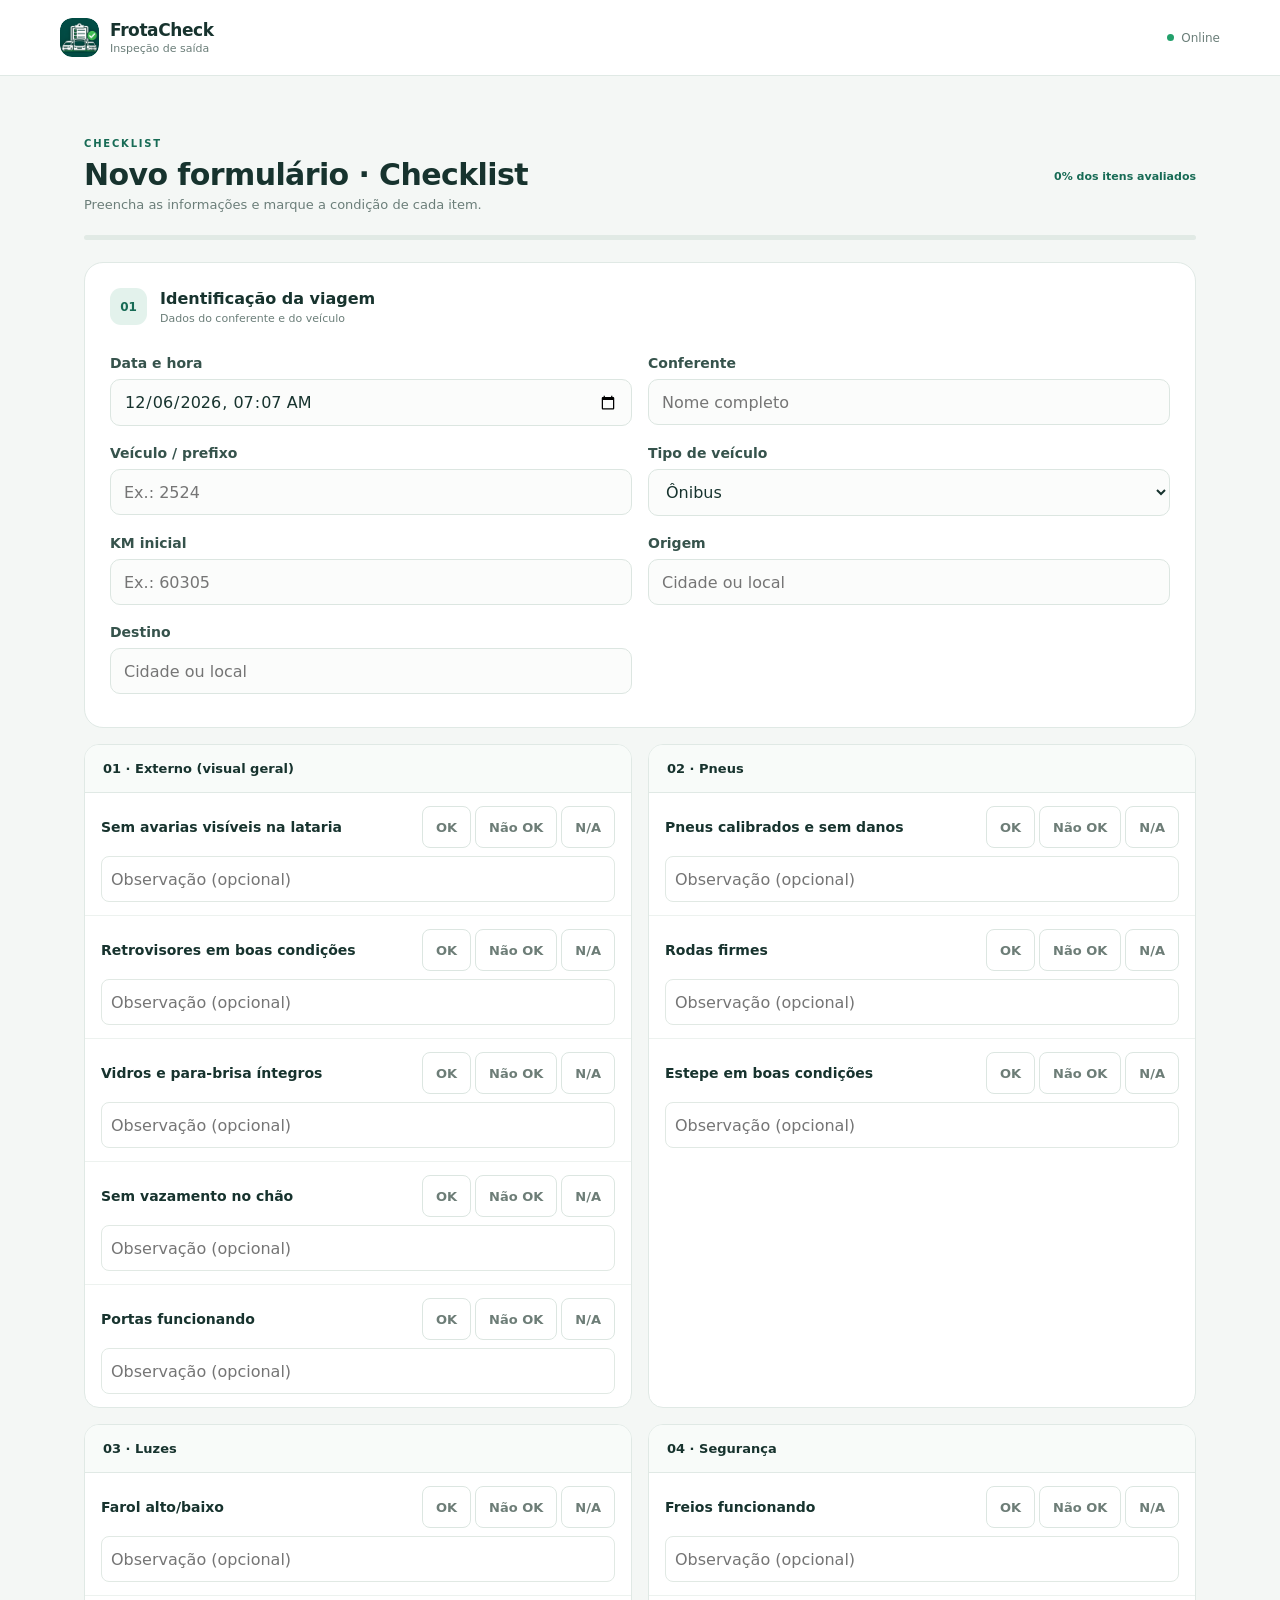
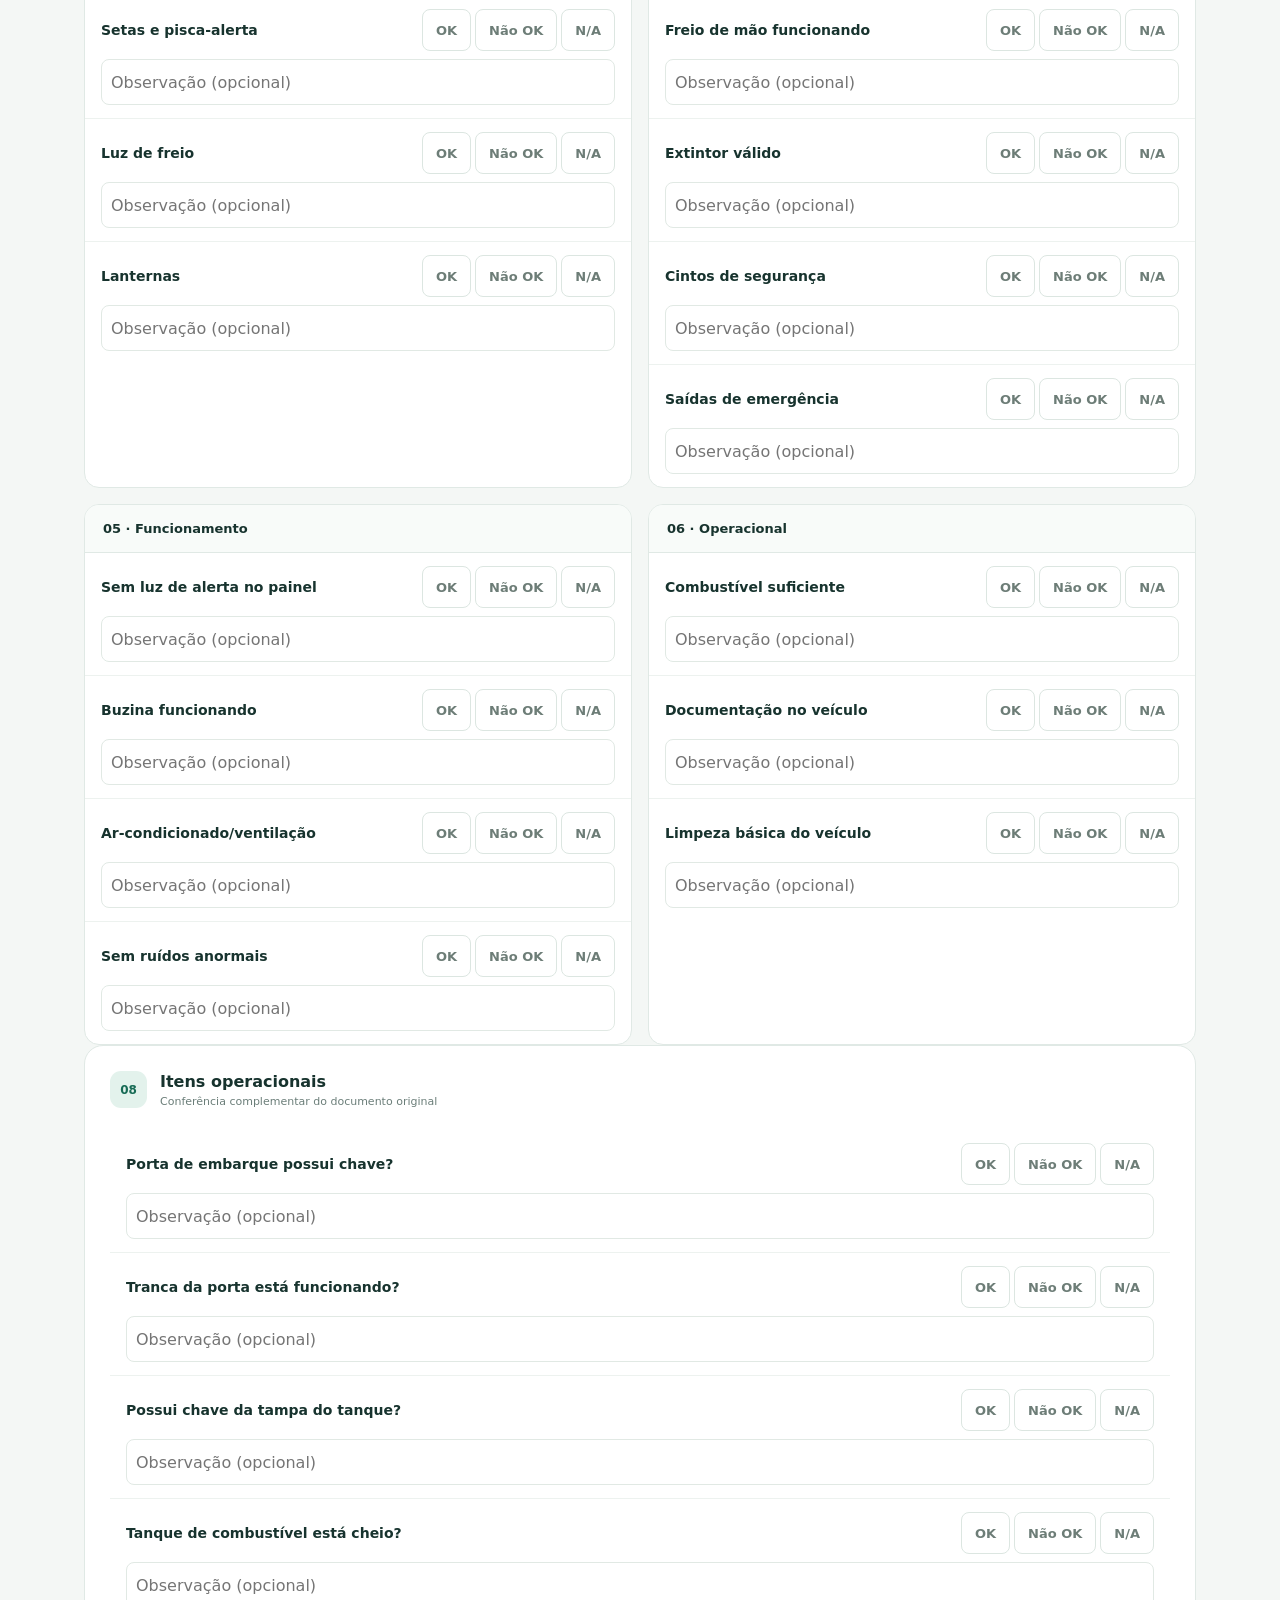
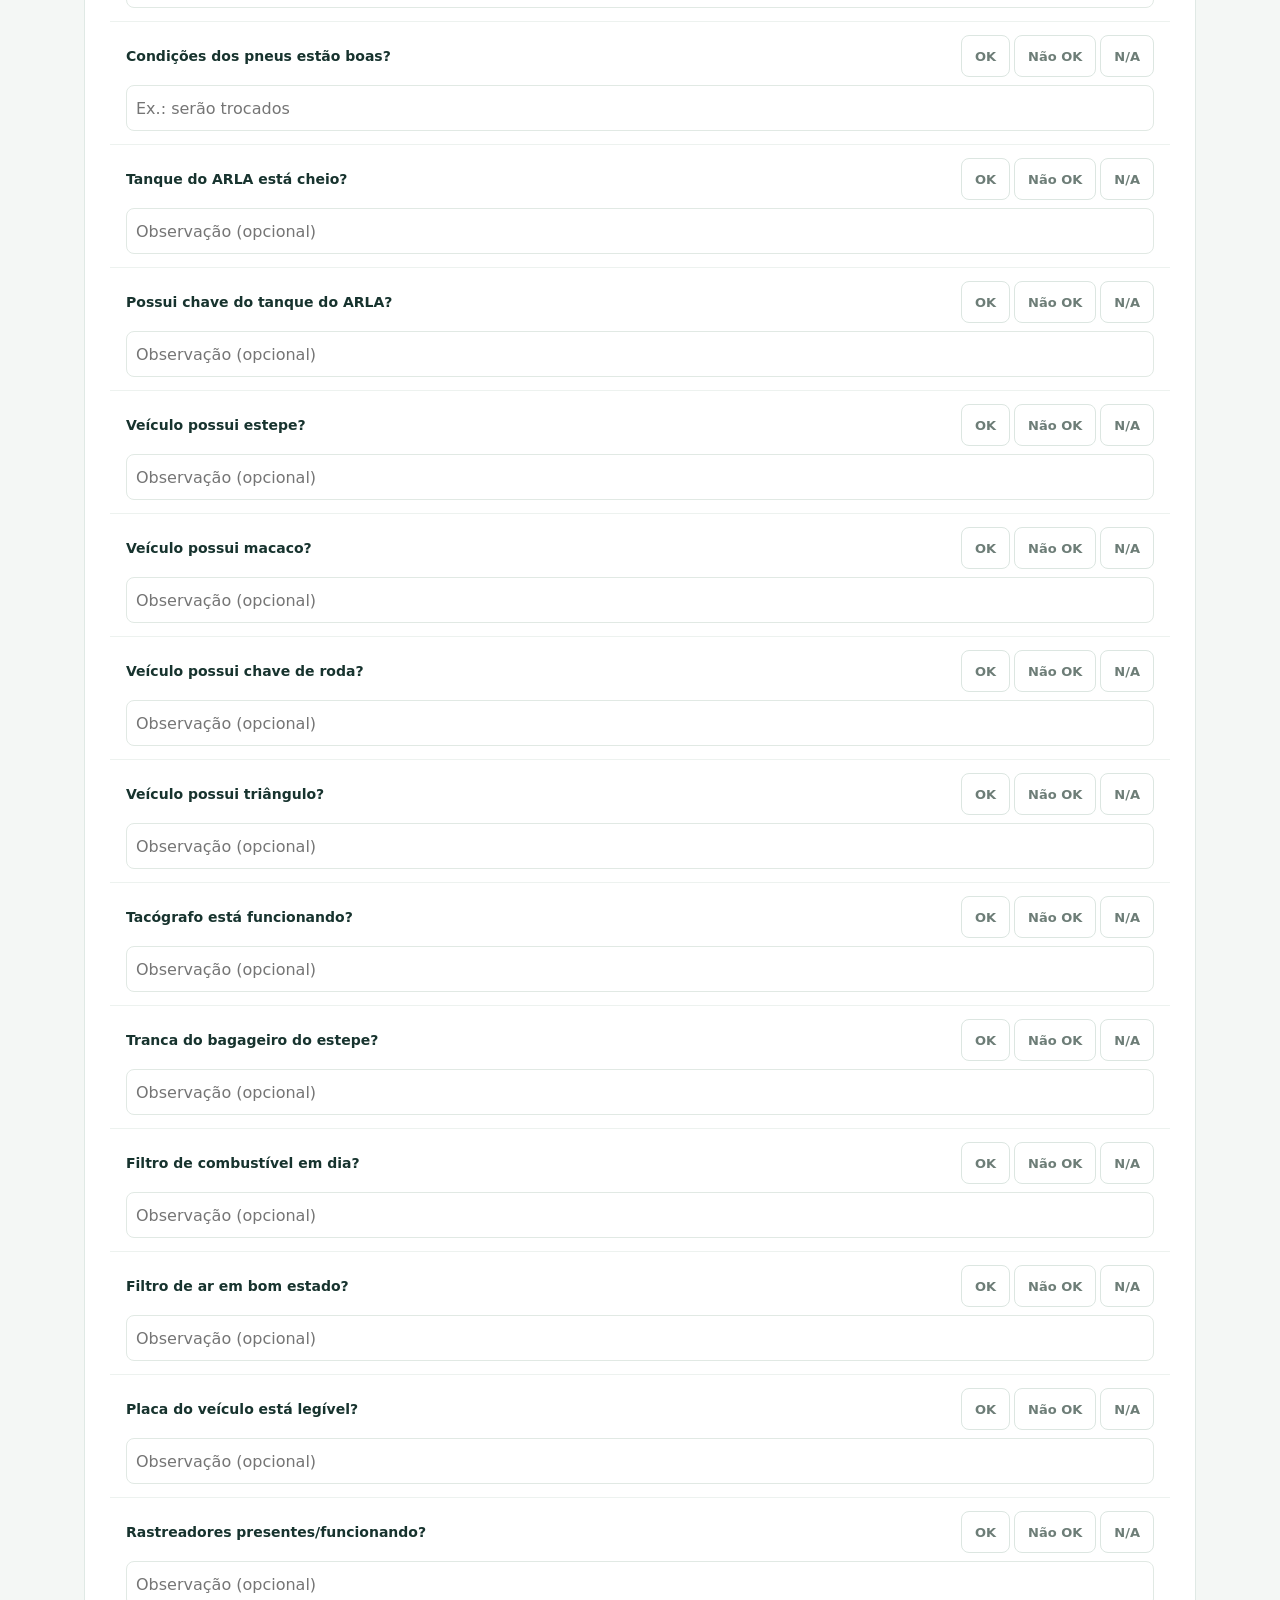
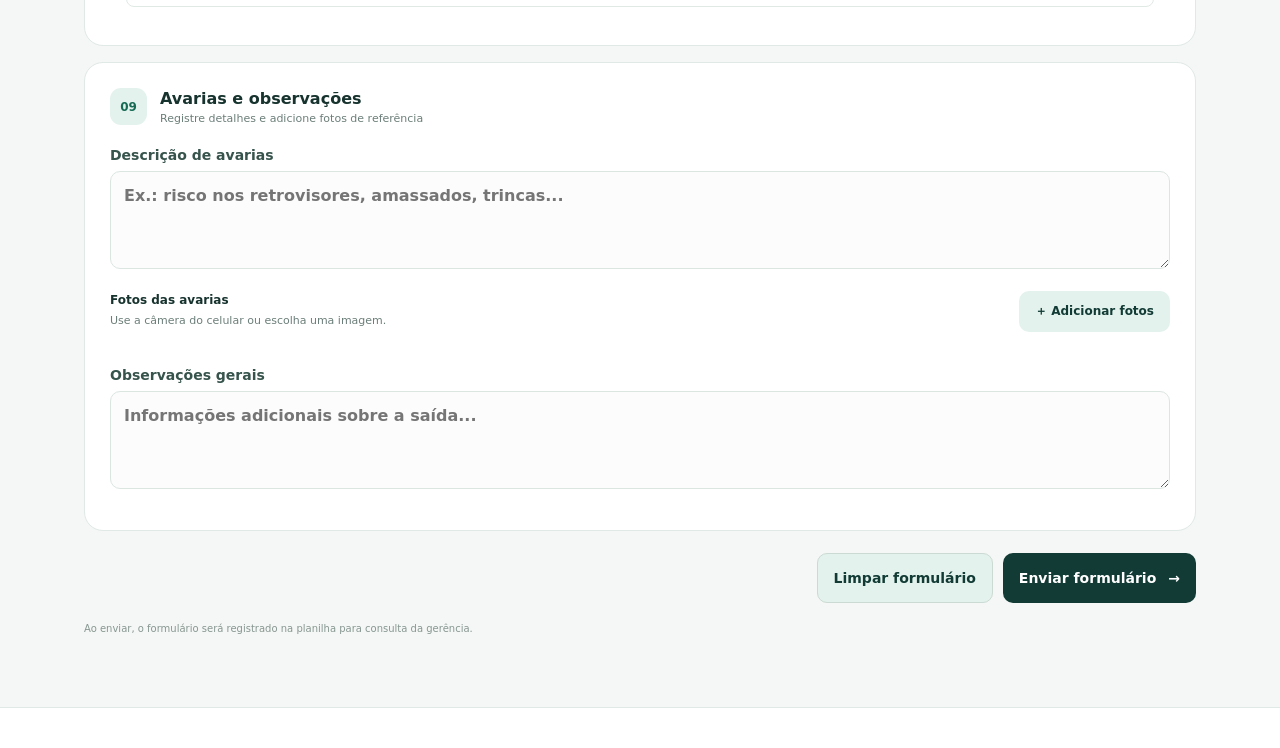
==== Checklist/index.html @ 5ad5ccb9 "resolvendo" ====
<!doctype html>
<html lang="pt-BR">
<head>
  <meta charset="utf-8">
  <meta name="viewport" content="width=device-width,initial-scale=1,viewport-fit=cover">
  <meta name="theme-color" content="#123b35">
  <meta name="description" content="Checklist digital de saída de veículos">
  <link rel="manifest" href="../manifest.webmanifest">
  <link rel="icon" href="../favicon.ico" sizes="any">
  <link rel="icon" type="image/png" sizes="32x32" href="../icons/favicon-32.png">
  <link rel="icon" type="image/png" sizes="16x16" href="../icons/favicon-16.png">
  <link rel="apple-touch-icon" href="../icons/apple-touch-icon.png">
  <link rel="stylesheet" href="../styles.css">
  <title>Checklist | FrotaCheck</title>
</head>
<body>
  <div id="offlineBanner" class="offline-banner" hidden>Você está offline. Os rascunhos ficam salvos neste aparelho.</div>
  <header class="topbar">
    <div class="brand"><div class="brand-mark"><img src="../icons/icon-192.png" alt=""></div><div><strong>FrotaCheck</strong><small>Inspeção de saída</small></div></div>
    <div class="header-right"><span id="connectionState" class="connection"><i></i> Online</span></div>
  </header>

  <main class="shell">
    <section id="appView" hidden>
      <div class="welcome-row">
        <div><span class="eyebrow">PAINEL DA EQUIPE</span><h1>Consulta de formulários</h1><p class="muted">Consulte os formulários enviados pelos conferentes.</p></div>
        
      </div>
      <div class="stats-grid">
        <article class="stat-card"><span>Tudo certo</span><strong id="statTotal">0</strong><small>Finalizados sem pendências</small></article>
        <article class="stat-card"><span>Com pendências</span><strong id="statDrafts">0</strong><small>Itens marcados como NÃO OK</small></article>
        <article class="stat-card"><span>Total de checklists</span><strong id="statIssues">0</strong><small>Todos os registros recebidos</small></article>
      </div>
      <div class="content-heading"><div><h2>Todos os formulários</h2><p class="muted">Registros salvos neste dispositivo e enviados à nuvem.</p></div>
        <div class="filter-wrap"><input id="historySearch" placeholder="Buscar veículo, destino..." aria-label="Buscar no histórico"><select id="historyFilter" aria-label="Filtrar histórico"><option value="all">Todos</option><option value="draft">Rascunhos</option><option value="pending">Pendentes de envio</option><option value="complete">Finalizados</option></select></div>
      </div>
      <div id="historyList" class="history-list"></div>
      <div id="emptyHistory" class="empty-state"><div class="empty-icon">▤</div><h3>Nenhum checklist por aqui</h3><p>Comece registrando a próxima saída do veículo.</p><button class="btn btn-primary" id="emptyNewBtn">Atualizar lista</button></div>
    </section>

    <section id="formView" hidden>
      <div class="form-top"><div class="save-state" id="saveState"></div></div>
      <div class="form-heading"><div><span class="eyebrow">INSPEÇÃO DE SAÍDA</span><h1 id="formTitle">Novo checklist</h1><p class="muted">Preencha as informações e marque a condição de cada item.</p></div><div class="step-count" id="progressText">0% concluído</div></div>
      <div class="progress-track"><div id="progressBar"></div></div>
      <form id="checklistForm">
        <section class="panel form-section">
          <div class="section-title"><span class="section-number">01</span><div><h2>Identificação da viagem</h2><p>Dados do conferente e do veículo</p></div></div>
          <div class="field-grid">
            <label>Data e hora<input id="dateTime" name="dateTime" type="datetime-local" required></label>
            <label>Conferente<input id="driver" name="driver" required placeholder="Nome completo"></label>
            <label>Veículo / prefixo<input id="vehicle" name="vehicle" required placeholder="Ex.: 2524"></label>
            <label>Tipo de veículo<select id="vehicleType" name="vehicleType"><option>Ônibus</option><option>Micro-ônibus</option><option>Van</option></select></label>
            <label>KM inicial<input id="odometer" name="odometer" type="number" min="0" required placeholder="Ex.: 60305"></label>
            <label>Origem<input id="origin" name="origin" required placeholder="Cidade ou local"></label>
            <label>Destino<input id="destination" name="destination" required placeholder="Cidade ou local"></label>
          </div>
        </section>
        <div id="checklistSections"></div>
        <section class="panel form-section">
          <div class="section-title"><span class="section-number">08</span><div><h2>Itens operacionais</h2><p>Conferência complementar do documento original</p></div></div>
          <div id="operationalItems" class="item-list"></div>
        </section>
        <section class="panel form-section">
          <div class="section-title"><span class="section-number">09</span><div><h2>Avarias e observações</h2><p>Registre detalhes e adicione fotos de referência</p></div></div>
          <label>Descrição de avarias<textarea id="damageNotes" rows="3" placeholder="Ex.: risco nos retrovisores, amassados, trincas..."></textarea></label>
          <div class="photo-head"><div><strong>Fotos das avarias</strong><p class="muted">Use a câmera do celular ou escolha uma imagem.</p></div><button id="addPhotosBtn" type="button" class="btn btn-secondary photo-button" aria-haspopup="dialog">＋ Adicionar fotos</button><input id="photoInputCamera" type="file" accept="image/*" capture="environment" hidden><input id="photoInput" type="file" accept="image/*" multiple hidden></div>
          <div id="photoGallery" class="photo-gallery"></div>
          <label>Observações gerais<textarea id="generalNotes" rows="3" placeholder="Informações adicionais sobre a saída..."></textarea></label>
        </section>
        <div class="form-actions"><button id="clearFormBtn" type="button" class="btn btn-secondary">Limpar formulário</button><button id="finishBtn" type="button" class="btn btn-primary">Enviar formulário <span>→</span></button></div>
        <p class="tiny-note">Ao enviar, o formulário será registrado na planilha para consulta da gerência.</p>
      </form>
    </section>

    <section id="detailView" hidden>
      <div class="form-top"><button id="detailBack" class="back-button">← Histórico</button><div id="detailStatus" class="status-pill"></div></div>
      <div id="detailContent"></div>
    </section>
  </main>
  <footer></footer>
  <div id="photoPreviewModal" class="photo-preview-modal" hidden role="dialog" aria-modal="true" aria-labelledby="photoPreviewTitle">
    <div class="photo-preview-backdrop"></div>
    <section class="photo-preview-panel">
      <header class="photo-preview-header">
        <div class="photo-preview-heading"><span class="preview-eyebrow">FROTACHECK · GALERIA</span><strong id="photoPreviewTitle">Foto de avaria</strong></div>
        <button id="photoPreviewClose" class="preview-close" type="button" aria-label="Fechar visualização">×</button>
      </header>
      <div class="photo-preview-stage">
        <img id="photoPreviewImage" alt="Foto ampliada">
        <div class="preview-hint">Use a roda do mouse ou os controles para ampliar · Arraste a imagem quando estiver ampliada</div>
      </div>
      <footer class="photo-preview-controls">
        <button id="photoZoomOut" type="button" aria-label="Diminuir zoom" title="Diminuir zoom">−</button>
        <span id="photoZoomValue" aria-live="polite">100%</span>
        <button id="photoZoomIn" type="button" aria-label="Aumentar zoom" title="Aumentar zoom">＋</button>
        <span class="preview-control-divider"></span>
        <button id="photoZoomReset" type="button">Ajustar à tela</button>
      </footer>
    </section>
  </div>
  <div id="toast" class="toast" role="status" aria-live="polite"></div>

  <div id="actionConfirmModal" class="action-confirm-modal" hidden role="dialog" aria-modal="true" aria-labelledby="actionConfirmTitle"><div class="action-confirm-backdrop"></div><section class="action-confirm-card"><div class="action-confirm-icon">✓</div><h2 id="actionConfirmTitle">Confirmar ação</h2><p id="actionConfirmMessage"></p><div class="action-confirm-actions"><button id="actionConfirmCancel" type="button" class="btn btn-secondary">Cancelar</button><button id="actionConfirmYes" type="button" class="btn btn-primary">Confirmar</button></div></section></div>
  <div id="photoSourceModal" class="photo-source-modal" hidden role="dialog" aria-modal="true" aria-labelledby="photoSourceTitle">
    <div class="photo-source-backdrop"></div>
    <section class="photo-source-sheet">
      <h2 id="photoSourceTitle">Adicionar fotos</h2>
      <p>Como você quer incluir as fotos?</p>
      <div class="photo-source-options">
        <button id="photoSourceCamera" type="button" class="photo-source-option">
          <span class="photo-source-icon"><svg viewBox="0 0 24 24" aria-hidden="true"><path d="M4 8h3l1.5-2h7L17 8h3a1 1 0 0 1 1 1v9a1 1 0 0 1-1 1H4a1 1 0 0 1-1-1V9a1 1 0 0 1 1-1Z"/><circle cx="12" cy="13" r="3.5"/></svg></span>
          <span class="photo-source-text"><strong>Câmera</strong><small>Tirar uma foto agora</small></span>
        </button>
        <button id="photoSourceFiles" type="button" class="photo-source-option">
          <span class="photo-source-icon"><svg viewBox="0 0 24 24" aria-hidden="true"><rect x="3" y="4" width="18" height="16" rx="2"/><circle cx="9" cy="10" r="1.6"/><path d="m21 16-5-5-8 9"/></svg></span>
          <span class="photo-source-text"><strong>Arquivos</strong><small>Escolher imagens do aparelho</small></span>
        </button>
      </div>
      <button id="photoSourceCancel" type="button" class="btn btn-quiet photo-source-cancel">Cancelar</button>
    </section>
  </div>
  <script src="../app.js"></script>
</body>
</html>
---- styles.css ----
:root{--ink:#17332e;--muted:#6b7e79;--line:#e0e9e5;--paper:#f4f7f5;--green:#176b55;--green-dark:#123b35;--mint:#e3f2ec;--amber:#fff2d7;--red:#a83232;--shadow:0 12px 32px rgba(18,59,53,.07);font-family:Inter,ui-sans-serif,system-ui,-apple-system,BlinkMacSystemFont,"Segoe UI",sans-serif;color:var(--ink)}*{box-sizing:border-box}body{margin:0;background:var(--paper);min-height:100vh}button,input,select,textarea{font:inherit}button{cursor:pointer}.topbar{height:76px;background:#fff;border-bottom:1px solid var(--line);display:flex;align-items:center;justify-content:space-between;padding:0 max(22px,calc((100% - 1160px)/2));position:sticky;top:0;z-index:5}.brand{display:flex;align-items:center;gap:11px}.brand-mark{height:39px;width:39px;border-radius:12px;background:var(--green-dark);color:#fff;display:grid;place-items:center;font-size:23px;font-weight:800}.brand strong{display:block;font-size:17px;letter-spacing:-.4px}.brand small{display:block;color:var(--muted);font-size:11px;margin-top:2px}.header-right{display:flex;align-items:center;gap:16px}.connection{font-size:12px;color:var(--muted);display:flex;gap:7px;align-items:center}.connection i{height:7px;width:7px;border-radius:50%;background:#22a06b}.connection.offline i{background:#dc9b27}.shell{max-width:1160px;margin:0 auto;padding:38px 24px 60px}.login-layout{display:grid;grid-template-columns:1.1fr .9fr;align-items:center;gap:70px;min-height:calc(100vh - 190px)}.intro-panel{padding:20px 0}.eyebrow,.section-kicker{font-size:10px;letter-spacing:1.8px;font-weight:800;color:var(--green);display:block}.intro-panel h1{font-size:clamp(38px,5vw,62px);line-height:1.04;letter-spacing:-2.8px;margin:18px 0}.intro-panel h1 em{font-style:normal;color:var(--green)}.intro-panel p{max-width:440px;line-height:1.7;color:var(--muted);font-size:16px}.intro-points{display:flex;flex-wrap:wrap;gap:16px;margin-top:28px;font-size:12px;color:var(--green-dark);font-weight:650}.panel,.login-card{background:#fff;border:1px solid var(--line);border-radius:19px;box-shadow:var(--shadow)}.login-card{padding:34px}.login-card h2{font-size:25px;margin:12px 0 6px;letter-spacing:-.7px}.muted{color:var(--muted);font-size:13px;line-height:1.55}.login-card>p{margin:0 0 25px}.login-card label,.field-grid label,.form-section>label{display:flex;flex-direction:column;gap:8px;font-size:12px;font-weight:700;margin:16px 0;color:#36534c}.login-card input,.field-grid input,.field-grid select,.form-section textarea,.filter-wrap input,.filter-wrap select{border:1px solid #dce6e1;border-radius:10px;background:#fbfcfb;padding:12px 13px;min-width:0;width:100%;color:var(--ink);outline:none}.login-card input:focus,.field-grid input:focus,.field-grid select:focus,textarea:focus{border-color:#60a991;box-shadow:0 0 0 3px #e3f2ec}.btn{border:0;border-radius:10px;padding:12px 16px;font-size:12px;font-weight:750;display:inline-flex;align-items:center;justify-content:center;gap:12px;transition:transform .15s,background .15s}.btn:active{transform:scale(.98)}.btn-primary{background:var(--green-dark);color:white}.btn-primary:hover{background:#1b594c}.btn-secondary{background:var(--mint);color:var(--green-dark)}.btn-quiet{background:transparent;color:var(--muted)}.full{width:100%;margin-top:8px;padding:14px}.message{font-size:12px;color:var(--red);margin-top:12px;min-height:14px}.tiny-note{font-size:10px!important;line-height:1.6!important;color:#879690!important;margin-top:18px!important}.welcome-row,.form-heading,.content-heading{display:flex;align-items:center;justify-content:space-between;gap:20px}.welcome-row h1,.form-heading h1{font-size:34px;letter-spacing:-1.2px;margin:8px 0 3px}.welcome-row p,.form-heading p{margin:0}.stats-grid{display:grid;grid-template-columns:repeat(3,1fr);gap:14px;margin:30px 0 40px}.stat-card{background:#fff;border:1px solid var(--line);border-radius:15px;padding:20px}.stat-card span,.stat-card small{display:block;font-size:11px;color:var(--muted)}.stat-card strong{display:block;font-size:31px;letter-spacing:-1px;margin:10px 0 4px}.content-heading{margin-bottom:16px}.content-heading h2{font-size:21px;margin:0 0 4px}.content-heading p{margin:0}.filter-wrap{display:flex;gap:8px}.filter-wrap input{width:220px}.filter-wrap select{width:150px}.history-list{display:grid;gap:10px}.history-card{display:flex;align-items:center;gap:16px;background:white;border:1px solid var(--line);border-radius:14px;padding:17px 19px}.vehicle-icon{width:45px;height:45px;flex:0 0 45px;border-radius:13px;background:var(--mint);display:grid;place-items:center;font-size:21px}.history-main{flex:1;min-width:0}.history-main strong{display:block;font-size:14px}.history-main p{margin:5px 0 0;color:var(--muted);font-size:11px;white-space:nowrap;overflow:hidden;text-overflow:ellipsis}.history-meta{text-align:right}.history-meta small{display:block;color:var(--muted);font-size:10px;margin-top:5px}.status-pill{display:inline-flex;align-items:center;border-radius:30px;padding:6px 9px;font-size:10px;font-weight:800;background:#e6f4eb;color:#237047;white-space:nowrap}.status-pill.draft{background:var(--amber);color:#8c6014}.status-pill.pending{background:#e8efff;color:#3759a8}.card-actions{display:flex;gap:5px}.mini-btn{border:1px solid var(--line);background:white;border-radius:8px;padding:8px 10px;color:var(--green-dark);font-size:11px;font-weight:700}.empty-state{text-align:center;border:1px dashed #cddbd4;border-radius:16px;padding:46px 20px;background:#fafcfb}.empty-icon{font-size:30px;color:#83a99a}.empty-state h3{margin:8px 0}.empty-state p{font-size:12px;color:var(--muted);margin-bottom:20px}.form-top{display:flex;align-items:center;justify-content:space-between;margin-bottom:24px}.back-button{border:0;background:transparent;color:var(--green);font-weight:750;font-size:12px;padding:8px 0}.save-state{font-size:11px;color:var(--muted)}.form-heading{margin-bottom:20px}.form-heading h1{font-size:30px}.step-count{font-size:11px;color:var(--green);font-weight:800;white-space:nowrap}.progress-track{height:5px;background:#e1eae5;border-radius:20px;margin-bottom:22px;overflow:hidden}.progress-track div{height:100%;width:0;background:#278366;transition:width .2s}.form-section{padding:25px;margin-bottom:16px;box-shadow:none}.section-title{display:flex;align-items:center;gap:13px;margin-bottom:22px}.section-number{width:37px;height:37px;display:grid;place-items:center;background:var(--mint);color:var(--green);border-radius:11px;font-size:12px;font-weight:850}.section-title h2{font-size:16px;margin:0 0 4px}.section-title p{font-size:11px;color:var(--muted);margin:0}.field-grid{display:grid;grid-template-columns:repeat(2,minmax(0,1fr));gap:3px 16px}.field-grid label{margin:8px 0}.field-grid input,.field-grid select{font-weight:500;font-size:13px}.check-groups{display:grid;grid-template-columns:repeat(2,minmax(0,1fr));gap:16px}.check-group{background:white;border:1px solid var(--line);border-radius:15px;overflow:hidden}.group-head{padding:16px 18px;background:#f8fbf9;border-bottom:1px solid var(--line);font-size:13px;font-weight:800}.item-list{display:grid}.check-item{padding:13px 16px;border-bottom:1px solid #edf2ef;display:grid;grid-template-columns:minmax(0,1fr) auto;gap:12px;align-items:center}.check-item:last-child{border-bottom:0}.item-name{font-size:12px;font-weight:650;line-height:1.4}.item-options{display:flex;gap:4px}.choice{position:relative}.choice input{position:absolute;opacity:0;pointer-events:none}.choice span{display:inline-flex;padding:7px 8px;border:1px solid #dce6e1;border-radius:8px;color:#6d7d77;font-size:10px;font-weight:750;white-space:nowrap}.choice input:checked+span{background:var(--mint);border-color:#83bda8;color:#176b55}.choice.bad input:checked+span{background:#ffeded;border-color:#e8a3a3;color:#a83232}.check-item .item-note{grid-column:1/-1;margin-top:-4px}.item-note input{width:100%;border:1px solid #e1e9e4;border-radius:8px;padding:9px;font-size:11px}.photo-head{display:flex;justify-content:space-between;align-items:center;gap:12px;margin:20px 0 14px}.photo-head strong{font-size:12px}.photo-head p{font-size:11px;margin:4px 0}.photo-button{white-space:nowrap}.photo-gallery{display:grid;grid-template-columns:repeat(4,minmax(0,1fr));gap:10px;margin-bottom:20px}.photo-card{position:relative;border-radius:11px;overflow:hidden;aspect-ratio:1;background:#eef3f0;border:1px solid var(--line)}.photo-card img{width:100%;height:100%;object-fit:cover}.photo-card button{position:absolute;right:5px;top:5px;border:0;background:#17332edb;color:white;border-radius:50%;width:25px;height:25px}.form-section textarea{resize:vertical;font-size:12px;line-height:1.5}.form-actions{display:flex;justify-content:flex-end;gap:10px;margin:22px 0 8px}.form-actions .btn{min-width:160px}.detail-hero{background:var(--green-dark);color:white;padding:27px;border-radius:17px;margin-bottom:17px}.detail-hero h1{margin:8px 0;font-size:28px}.detail-hero p{color:#c6d9d1;font-size:12px}.detail-grid{display:grid;grid-template-columns:repeat(3,1fr);gap:10px;margin:16px 0}.detail-cell{background:white;border:1px solid var(--line);border-radius:12px;padding:15px}.detail-cell small{display:block;color:var(--muted);font-size:10px;margin-bottom:6px}.detail-cell strong{font-size:13px;overflow-wrap:anywhere}.detail-group{background:white;border:1px solid var(--line);border-radius:13px;margin:12px 0;overflow:hidden}.detail-group h3{margin:0;padding:14px 16px;background:#f7faf8;font-size:13px}.detail-row{display:flex;justify-content:space-between;gap:16px;padding:11px 16px;border-top:1px solid #edf2ef;font-size:12px}.detail-row span:last-child{font-weight:750}.detail-photos{display:grid;grid-template-columns:repeat(4,1fr);gap:10px;padding:15px}.detail-photos img{width:100%;aspect-ratio:1;object-fit:cover;border-radius:9px}.offline-banner{padding:9px 15px;text-align:center;background:#fff0ce;color:#83580e;font-size:12px}.hidden,[hidden]{display:none!important}footer{border-top:1px solid var(--line);padding:20px max(22px,calc((100% - 1160px)/2));display:flex;justify-content:space-between;gap:15px;color:#8a9993;font-size:10px;background:#fff}.toast{position:fixed;bottom:22px;left:50%;transform:translate(-50%,20px);background:#17332e;color:#fff;padding:12px 18px;border-radius:10px;font-size:12px;box-shadow:var(--shadow);opacity:0;pointer-events:none;transition:.2s;z-index:20;max-width:calc(100vw - 32px)}.toast.show{opacity:1;transform:translate(-50%,0)}@media(max-width:760px){.topbar{height:65px;padding:0 17px}.shell{padding:25px 15px 42px}.login-layout{grid-template-columns:1fr;gap:24px;min-height:unset}.intro-panel{padding:8px 0 0}.intro-panel h1{font-size:42px;letter-spacing:-1.8px;margin:12px 0}.intro-panel p{font-size:13px}.intro-points{gap:10px;font-size:10px;margin-top:16px}.login-card{padding:24px}.welcome-row{align-items:flex-start}.welcome-row h1{font-size:28px}.welcome-row>.btn{padding:11px;font-size:11px;white-space:nowrap}.stats-grid{gap:8px;margin:22px 0 30px}.stat-card{padding:13px 11px}.stat-card span{font-size:9px;min-height:24px}.stat-card strong{font-size:25px;margin:8px 0}.stat-card small{font-size:9px}.content-heading{align-items:flex-start;flex-direction:column}.filter-wrap{width:100%}.filter-wrap input{width:50%;flex:1}.filter-wrap select{width:44%}.history-card{padding:12px;gap:10px;flex-wrap:wrap}.vehicle-icon{width:38px;height:38px;flex-basis:38px}.history-main{width:calc(100% - 60px);flex:1}.history-meta{margin-left:48px;text-align:left;display:flex;align-items:center;gap:10px;flex:1}.history-meta small{margin:0}.card-actions{margin-left:auto}.form-heading h1{font-size:25px}.form-heading{align-items:flex-end}.form-section{padding:18px 14px}.field-grid{grid-template-columns:1fr;gap:0}.check-groups{grid-template-columns:1fr}.check-item{padding:12px 11px;gap:8px}.item-name{font-size:11px}.choice span{padding:7px 6px;font-size:9px}.photo-gallery{grid-template-columns:repeat(3,1fr)}.photo-head{align-items:flex-start;flex-direction:column}.form-actions{position:sticky;bottom:0;background:#f4f7f5;padding:12px 0 calc(8px + env(safe-area-inset-bottom));z-index:4}.form-actions .btn{min-width:0;flex:1;padding:13px 8px;font-size:11px}.detail-grid{grid-template-columns:repeat(2,1fr)}.detail-photos{grid-template-columns:repeat(3,1fr)}footer{padding:16px;flex-direction:column}.connection{font-size:0;gap:0}.connection i{width:8px;height:8px}.header-right{gap:6px}}@media(max-width:380px){.stats-grid{grid-template-columns:1fr}.stat-card{display:grid;grid-template-columns:1fr auto;align-items:center}.stat-card strong{grid-column:2;grid-row:1/3}.check-item{grid-template-columns:1fr}.item-options{grid-column:1;justify-content:flex-start}.choice span{font-size:10px}.item-note{grid-column:1!important}.welcome-row>.btn{font-size:0}.welcome-row>.btn:after{content:"＋ Novo";font-size:11px}}

/* FrotaCheck: marca, identificação do nível e ações administrativas */
.brand-mark{overflow:hidden;padding:0;background:transparent}
.brand-mark img{display:block;width:100%;height:100%;object-fit:cover;border-radius:12px}
.role-badge{display:inline-flex;align-items:center;margin-top:7px;padding:5px 9px;border-radius:999px;background:#e3f2ec;color:#176b55;font-size:11px;font-weight:750;letter-spacing:.2px}
.role-admin{background:#e4edff;color:#244f9b}
.role-operacional{background:#fff0d8;color:#8b5b12}
.role-auxiliar{background:#ece8ff;color:#5c42a6}
.detail-admin-actions{display:flex;flex-wrap:wrap;gap:10px;margin-top:18px}
.btn-admin-danger{display:inline-flex;align-items:center;justify-content:center;border:1px solid #efc9c9;background:#fff1f1;color:#a83232;border-radius:10px;padding:11px 16px;font-weight:700}
.btn-admin-danger:hover{background:#ffe3e3}
.detail-readonly{margin-top:18px;padding:10px 12px;border-radius:10px;background:rgba(255,255,255,.1);color:#e2efeb;font-size:12px}
@media(max-width:600px){.detail-admin-actions .btn{flex:1}.role-badge{font-size:10px}}


/* Visualização ampliada das fotos */
.photo-card img[data-preview-photo],.detail-photos img[data-preview-photo]{cursor:zoom-in;transition:transform .18s ease,filter .18s ease}
.photo-card img[data-preview-photo]:hover,.detail-photos img[data-preview-photo]:hover{filter:brightness(.94)}
.photo-card img[data-preview-photo]:focus-visible,.detail-photos img[data-preview-photo]:focus-visible{outline:3px solid #43a786;outline-offset:-3px}
.photo-preview-modal{position:fixed;inset:0;z-index:1000;display:flex;align-items:center;justify-content:center;padding:clamp(10px,3vw,28px);color:#f5faf7}
.photo-preview-modal[hidden]{display:none!important}
.photo-preview-backdrop{position:absolute;inset:0;background:rgba(5,18,16,.88);backdrop-filter:blur(9px)}
.photo-preview-panel{position:relative;z-index:1;display:flex;flex-direction:column;width:min(1180px,100%);height:min(900px,94dvh);background:#10231f;border:1px solid rgba(255,255,255,.15);border-radius:20px;overflow:hidden;box-shadow:0 24px 90px rgba(0,0,0,.42)}
.photo-preview-header{display:flex;align-items:center;justify-content:space-between;gap:16px;padding:15px 18px;border-bottom:1px solid rgba(255,255,255,.12);background:rgba(255,255,255,.035)}
.photo-preview-heading{display:flex;flex-direction:column;gap:5px;min-width:0}
.preview-eyebrow{font-size:9px;letter-spacing:1.6px;font-weight:850;color:#7bd5b2}
.photo-preview-heading strong{font-size:14px;overflow:hidden;text-overflow:ellipsis;white-space:nowrap}
.preview-close{width:40px;height:40px;flex:0 0 40px;border:1px solid rgba(255,255,255,.16);border-radius:12px;background:rgba(255,255,255,.08);color:#fff;font-size:28px;line-height:1}
.preview-close:hover{background:rgba(255,255,255,.17)}
.photo-preview-stage{position:relative;display:flex;align-items:center;justify-content:center;flex:1;min-height:0;overflow:hidden;background:radial-gradient(ellipse at center,#233a34 0%,#0b1714 78%)}
.photo-preview-stage:before{content:"";position:absolute;inset:0;pointer-events:none;opacity:.13;background-image:linear-gradient(45deg,rgba(255,255,255,.07) 25%,transparent 25%,transparent 75%,rgba(255,255,255,.07) 75%),linear-gradient(45deg,rgba(255,255,255,.07) 25%,transparent 25%,transparent 75%,rgba(255,255,255,.07) 75%);background-position:0 0,10px 10px;background-size:20px 20px}
#photoPreviewImage{position:relative;z-index:1;max-width:100%;max-height:calc(94dvh - 150px);width:auto;height:auto;object-fit:contain;transform-origin:center center;user-select:none;-webkit-user-drag:none;touch-action:none;will-change:transform;box-shadow:0 12px 48px rgba(0,0,0,.22)}
.preview-hint{position:absolute;left:50%;bottom:12px;transform:translateX(-50%);width:max-content;max-width:calc(100% - 24px);padding:8px 12px;border:1px solid rgba(255,255,255,.1);border-radius:30px;background:rgba(0,0,0,.34);color:rgba(255,255,255,.72);font-size:10px;text-align:center;pointer-events:none}
.photo-preview-controls{display:flex;align-items:center;justify-content:center;gap:10px;padding:12px 16px calc(12px + env(safe-area-inset-bottom));border-top:1px solid rgba(255,255,255,.12);background:#10231f}
.photo-preview-controls button{min-width:40px;height:38px;border:1px solid rgba(255,255,255,.17);border-radius:10px;background:rgba(255,255,255,.08);color:#fff;font-size:16px;font-weight:750;padding:0 12px}
.photo-preview-controls button:hover:not(:disabled){background:rgba(255,255,255,.16)}
.photo-preview-controls button:disabled{opacity:.35;cursor:not-allowed}
#photoZoomValue{min-width:48px;text-align:center;font-size:11px;font-weight:800;font-variant-numeric:tabular-nums}
.preview-control-divider{width:1px;height:25px;background:rgba(255,255,255,.18);margin:0 4px}
body.preview-open{overflow:hidden}
@media(max-width:600px){
  .photo-preview-modal{padding:0}
  .photo-preview-panel{width:100%;height:100dvh;max-height:100dvh;border-radius:0;border:0}
  .photo-preview-header{padding:13px 14px}
  .photo-preview-stage{padding:8px}
  #photoPreviewImage{max-width:100%;max-height:calc(100dvh - 145px)}
  .photo-preview-controls{gap:7px;padding:12px 10px calc(12px + env(safe-area-inset-bottom))}
  .photo-preview-controls button{min-width:38px;height:38px;padding:0 10px}
  .preview-hint{font-size:9px;bottom:8px}
}


/* FrotaCheck público: links de entrada e impressão do relatório */
.manager-links{display:flex;gap:10px;flex-wrap:wrap;align-items:center}
.detail-readonly{margin-top:14px;color:#e0eee8}
@media print{
  @page{size:A4;margin:12mm}
  body{background:#fff!important;color:#17211e!important;font-size:10pt}
  .topbar,body>footer,.form-top,.no-print,#toast,#photoPreviewModal,.offline-banner{display:none!important}
  body.printing-report .shell{max-width:none!important;width:100%!important;padding:0!important;margin:0!important}
  body.printing-report #appView,body.printing-report #formView{display:none!important}
  body.printing-report #detailView{display:block!important}
  .detail-hero{background:#123b35!important;color:#fff!important;print-color-adjust:exact;-webkit-print-color-adjust:exact;break-inside:avoid;padding:18px!important;border-radius:8px}
  .detail-grid{display:grid!important;grid-template-columns:repeat(3,1fr)!important;gap:8px!important}
  .detail-cell,.detail-group{break-inside:avoid;border:1px solid #d9e2de!important;box-shadow:none!important}
  .detail-group{margin-top:12px!important;padding:12px!important}
  .detail-row{display:grid!important;grid-template-columns:1fr 1fr!important;gap:12px;padding:6px 0;border-bottom:1px solid #e5eae7}
  .detail-photos{display:grid!important;grid-template-columns:repeat(2,1fr)!important;gap:10px!important}
  .detail-photos img{width:100%!important;height:auto!important;max-height:240px!important;object-fit:contain!important;break-inside:avoid}
  img{max-width:100%!important}
  *{-webkit-print-color-adjust:exact;print-color-adjust:exact}
}

/* Melhorias de envio, cartões interativos e relatório */
.stats-grid .stat-card{cursor:pointer;transition:transform .18s ease,box-shadow .18s ease,border-color .18s ease}.stats-grid .stat-card:hover{transform:translateY(-3px);box-shadow:0 12px 28px rgba(18,59,53,.10);border-color:#a8cfc0}.stats-grid .stat-card:nth-child(1) strong{color:#237047}.stats-grid .stat-card:nth-child(2) strong{color:#b83232}.pdf-button{margin-top:12px;border-radius:12px;padding:13px 20px;background:linear-gradient(135deg,#176b55,#123b35);box-shadow:0 7px 18px rgba(18,59,53,.2);font-size:13px}.pdf-button span{font-size:18px}.is-sending:after{content:"";position:fixed;inset:0;z-index:9998;background:rgba(10,31,27,.48);backdrop-filter:blur(4px)}.is-sending:before{content:"Enviando formulário…\A Seus dados e fotos estão sendo enviados com segurança.\Aguarde só um instante.";white-space:pre-line;text-align:center;position:fixed;z-index:9999;top:50%;left:50%;transform:translate(-50%,-50%);width:min(360px,calc(100vw - 40px));padding:82px 24px 26px;border-radius:22px;background:#fff;color:#17332e;font-weight:800;font-size:17px;line-height:1.7;box-shadow:0 25px 90px rgba(0,0,0,.25);background-image:radial-gradient(circle at 50% 42px,#e3f2ec 0,#e3f2ec 29px,transparent 30px)}.is-sending:before{animation:sendPulse 1.3s ease-in-out infinite alternate}.spinner{display:inline-block;width:15px;height:15px;border:2px solid rgba(255,255,255,.4);border-top-color:white;border-radius:50%;animation:spin .7s linear infinite;vertical-align:middle}@keyframes spin{to{transform:rotate(360deg)}}@keyframes sendPulse{from{box-shadow:0 25px 80px rgba(0,0,0,.2)}to{box-shadow:0 25px 90px rgba(0,0,0,.32)}}
@media print{@page{size:A4;margin:12mm;@bottom-right{content:"Página " counter(page) " de " counter(pages);font-size:9pt;color:#68756f}}@page:first{@top-left{content:none}@top-right{content:none}}html,body{margin:0!important;padding:0!important}body>footer{display:none!important}.detail-hero{background:#123b35!important;color:#fff!important;border-radius:8px!important;padding:18px!important}.detail-hero .eyebrow{color:#176b55!important}.detail-readonly{color:#52645d!important;background:#f4f7f5!important}}

/* FrotaCheck: acessibilidade para conferentes e animação de envio */
.form-heading h1{white-space:nowrap;font-size:clamp(23px,3vw,30px);letter-spacing:-.6px}
.form-section label,.field-grid label{font-size:14px}
.field-grid input,.field-grid select,.item-note input,.form-section textarea{font-size:16px;min-height:46px}
.item-name{font-size:14px;line-height:1.5}
.choice span{font-size:13px;padding:10px 13px;min-height:42px;align-items:center}
.form-actions .btn{min-height:50px;font-size:14px}
#clearFormBtn{border:1px solid #cbdad2}
.pdf-button{min-height:48px;padding:13px 22px;border-radius:14px;background:linear-gradient(135deg,#218667,#123b35);box-shadow:0 8px 20px rgba(18,59,53,.26);font-size:15px;letter-spacing:.1px}
.pdf-button span{display:inline-grid;place-items:center;width:26px;height:26px;border-radius:8px;background:rgba(255,255,255,.18);font-size:21px}
.is-sending:before{content:"Enviando seu formulário…\A O ônibus está a caminho!\Aguarde só um instante.";padding-top:122px;background-image:none;animation:none}
.is-sending:after{background:rgba(10,31,27,.62)}
.is-sending #finishBtn{opacity:.75;cursor:wait}
.is-sending:before{background-color:#fff}
.is-sending:before{background-image:radial-gradient(circle at 50% 58px,#e3f2ec 0,#e3f2ec 37px,transparent 38px)}
.is-sending:after{content:""}
.is-sending:before{box-shadow:0 25px 90px rgba(0,0,0,.25)}
.is-sending:before{--bus-x:-125px}
.is-sending:before{background-repeat:no-repeat}
.is-sending:before{background-image:radial-gradient(circle at 50% 58px,#e3f2ec 0,#e3f2ec 37px,transparent 38px)}
.is-sending:before{color:#17332e}
.is-sending:before{font-size:17px}
.is-sending:before{line-height:1.7}
.is-sending:before{white-space:pre-line}
.is-sending:before{animation:busRide 2.2s ease-in-out infinite}
.is-sending:before{background-image:linear-gradient(transparent,transparent),radial-gradient(circle at 50% 58px,#e3f2ec 0,#e3f2ec 37px,transparent 38px)}
@keyframes busRide{0%{background-position:0 0,0 0}50%{background-position:0 0,0 0}100%{background-position:0 0,0 0}}
.is-sending:before{background-image:radial-gradient(circle at 50% 58px,#e3f2ec 0,#e3f2ec 37px,transparent 38px)}
.is-sending:before{content:"🚌\A Enviando seu formulário…\A O ônibus está a caminho.\A Não feche esta página."}
@media(max-width:600px){.form-heading h1{font-size:22px;white-space:nowrap;letter-spacing:-.8px}.form-heading{gap:8px}.form-heading .muted{font-size:14px}.form-section{padding:18px 13px}.choice span{padding:10px 11px;font-size:13px}.form-actions{gap:8px}.form-actions .btn{font-size:13px}}

/* Minimal PDF action and branded confirmation dialogs */
.detail-hero{position:relative;padding-right:72px!important}.pdf-button{position:absolute;right:18px;top:18px;margin:0!important;width:44px;height:44px;display:grid;place-items:center;border:1px solid rgba(255,255,255,.28);border-radius:12px;background:rgba(255,255,255,.10);color:#fff;box-shadow:none;cursor:pointer;transition:background .18s,transform .18s}.pdf-button:hover{background:rgba(255,255,255,.2);transform:translateY(-1px)}.pdf-button svg{width:23px;height:23px;fill:none;stroke:currentColor;stroke-width:1.8;stroke-linecap:round;stroke-linejoin:round}.action-confirm-modal[hidden]{display:none!important}.action-confirm-modal{position:fixed;inset:0;z-index:10001;display:grid;place-items:center;padding:20px}.action-confirm-backdrop{position:absolute;inset:0;background:rgba(8,28,24,.62);backdrop-filter:blur(5px)}.action-confirm-card{position:relative;width:min(420px,100%);padding:28px;border-radius:22px;background:#fff;box-shadow:0 28px 90px rgba(0,0,0,.28);animation:confirmIn .22s ease-out}.action-confirm-icon{width:46px;height:46px;display:grid;place-items:center;border-radius:15px;background:#e5f3ed;color:#176b55;font-size:23px;font-weight:800}.action-confirm-card h2{margin:17px 0 8px;color:#17332e;font-size:22px}.action-confirm-card p{color:#63736c;line-height:1.6;font-size:14px}.action-confirm-actions{display:flex;justify-content:flex-end;gap:10px;margin-top:24px}.action-confirm-actions .btn{min-height:44px}@keyframes confirmIn{from{opacity:0;transform:translateY(8px) scale(.98)}to{opacity:1;transform:translateY(0) scale(1)}}@media(max-width:500px){.action-confirm-card{padding:22px}.action-confirm-actions .btn{flex:1}.detail-hero{padding-right:65px!important}.pdf-button{right:12px;top:12px;width:40px;height:40px}}


/* Refinamento visual: ícone de PDF alinhado e impressão com contraste */
.detail-hero{position:relative!important;min-height:132px;padding:22px 82px 22px 24px!important;display:flex;flex-direction:column;align-items:flex-start;justify-content:center;box-sizing:border-box}
.detail-hero .eyebrow{color:#d8f3e7!important;font-weight:800;letter-spacing:1.6px}
.pdf-button{position:absolute!important;top:18px!important;right:18px!important;margin:0!important;padding:0!important;width:44px!important;height:44px!important;min-height:44px!important;box-sizing:border-box!important;display:flex!important;align-items:center!important;justify-content:center!important;line-height:0!important;overflow:hidden}
.pdf-button svg{display:block!important;width:22px!important;height:22px!important;flex:0 0 22px;transform:none!important;margin:0!important}
@media print{
  .detail-hero{background:#123b35!important;color:#fff!important;padding:18px 20px!important;min-height:0!important}
  .detail-hero .eyebrow{color:#fff!important;font-size:10pt!important;letter-spacing:1.8px!important;font-weight:800!important}
  .pdf-button{display:none!important}
}
/* Envio elegante: o veículo se move continuamente, sem texto informal */
.is-sending:before{content:"Enviando formulário…\A Seus dados estão sendo enviados com segurança."!important;white-space:pre-line!important;text-align:center!important;position:fixed!important;z-index:9999!important;top:50%!important;left:50%!important;transform:translate(-50%,-50%)!important;width:min(360px,calc(100vw - 40px))!important;box-sizing:border-box!important;padding:100px 24px 28px!important;border-radius:22px!important;background:#fff!important;background-image:none!important;color:#17332e!important;font-size:16px!important;font-weight:750!important;line-height:1.65!important;box-shadow:0 25px 90px rgba(0,0,0,.25)!important;animation:sendPulse 1.5s ease-in-out infinite alternate!important}
.is-sending:after{content:""!important;position:fixed!important;inset:0!important;z-index:9998!important;background:rgba(10,31,27,.58)!important;backdrop-filter:blur(5px)!important}
.is-sending #formView:after{content:"🚌";position:fixed;z-index:10000;top:calc(50% - 73px);left:calc(50% - 32px);font-size:38px;line-height:1;filter:drop-shadow(0 4px 3px rgba(20,60,48,.18));animation:busDrive 2.4s cubic-bezier(.45,.05,.55,.95) infinite}
@keyframes busDrive{0%{transform:translateX(-82px) translateY(0) scale(.96)}45%{transform:translateX(15px) translateY(-2px) scale(1)}55%{transform:translateX(15px) translateY(-2px) scale(1)}100%{transform:translateX(82px) translateY(0) scale(.96)}}
@media(prefers-reduced-motion:reduce){.is-sending #formView:after{animation:none}}

/* Seletor de origem das fotos: Câmera / Arquivos */
.photo-button{cursor:pointer}
.photo-source-modal[hidden]{display:none!important}
.photo-source-modal{position:fixed;inset:0;z-index:10002;display:flex;align-items:flex-end;justify-content:center}
.photo-source-backdrop{position:absolute;inset:0;background:rgba(8,28,24,.62);backdrop-filter:blur(5px)}
.photo-source-sheet{position:relative;width:min(460px,100%);box-sizing:border-box;padding:24px 20px calc(18px + env(safe-area-inset-bottom,0px));border-radius:22px 22px 0 0;background:#fff;box-shadow:0 -18px 60px rgba(0,0,0,.25);animation:photoSheetIn .24s ease-out}
.photo-source-sheet h2{margin:0 0 4px;color:#17332e;font-size:20px}
.photo-source-sheet p{margin:0 0 16px;color:#63736c;font-size:14px}
.photo-source-options{display:grid;gap:10px}
.photo-source-option{display:flex;align-items:center;gap:14px;width:100%;min-height:68px;box-sizing:border-box;padding:12px 14px;border:1px solid var(--line);border-radius:16px;background:#fff;color:var(--ink);font:inherit;text-align:left;cursor:pointer;transition:background .15s,border-color .15s,transform .15s}
.photo-source-option:hover,.photo-source-option:focus-visible{background:var(--mint);border-color:var(--green);outline:none}
.photo-source-option:active{transform:scale(.98)}
.photo-source-icon{flex:none;width:44px;height:44px;display:grid;place-items:center;border-radius:13px;background:#e5f3ed;color:var(--green)}
.photo-source-icon svg{width:24px;height:24px;fill:none;stroke:currentColor;stroke-width:1.8;stroke-linecap:round;stroke-linejoin:round}
.photo-source-text{display:grid;gap:2px}
.photo-source-text strong{font-size:16px}
.photo-source-text small{color:var(--muted);font-size:13px}
.photo-source-cancel{width:100%;margin-top:10px;min-height:46px;font-size:14px;cursor:pointer}
body.photo-source-open{overflow:hidden}
@keyframes photoSheetIn{from{transform:translateY(40px);opacity:0}to{transform:none;opacity:1}}
@media(min-width:600px){.photo-source-modal{align-items:center}.photo-source-sheet{border-radius:22px}}
@media(prefers-reduced-motion:reduce){.photo-source-sheet{animation:none}}

/* Menu inicial (raiz): Checklist / Conferência */
.home{max-width:760px;margin:0 auto}
.home-intro{margin:8px 0 22px}
.home-intro h1{margin:6px 0}
.home-grid{display:grid;gap:14px;grid-template-columns:repeat(auto-fit,minmax(260px,1fr))}
.home-card{display:grid;gap:8px;align-content:start;padding:22px;border:1px solid var(--line);border-radius:20px;background:#fff;color:var(--ink);text-decoration:none;box-shadow:var(--shadow);transition:transform .15s,border-color .15s,background .15s}
.home-card:hover,.home-card:focus-visible{border-color:var(--green);background:#fbfefd;outline:none;transform:translateY(-2px)}
.home-card:active{transform:scale(.99)}
.home-icon{width:48px;height:48px;display:grid;place-items:center;border-radius:15px;background:#e5f3ed;color:var(--green)}
.home-icon svg{width:26px;height:26px;fill:none;stroke:currentColor;stroke-width:1.8;stroke-linecap:round;stroke-linejoin:round}
.home-card strong{font-size:19px;margin-top:6px}
.home-card small{color:var(--muted);font-size:14px;line-height:1.5}
.home-go{margin-top:6px;color:var(--green);font-weight:750;font-size:14px}
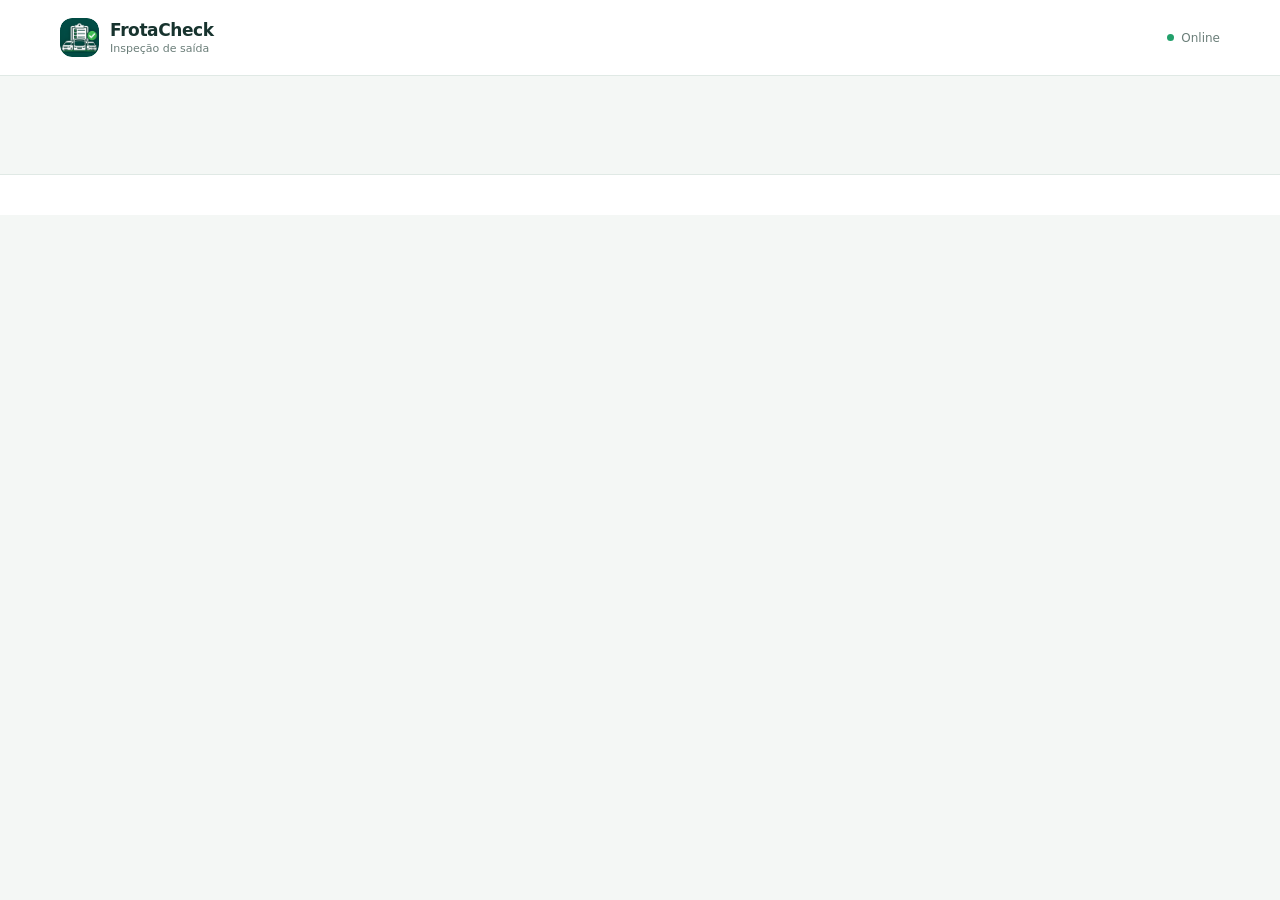
==== commit f6202a5f: "melhorias mobile" ====
--- a/Checklist/index.html
+++ b/Checklist/index.html
@@ -14,7 +14,7 @@
   <title>Checklist | FrotaCheck</title>
 </head>
 <body>
-  <div id="offlineBanner" class="offline-banner" hidden>Você está offline. Os rascunhos ficam salvos neste aparelho.</div>
+  <div id="offlineBanner" class="offline-banner" hidden>Você está offline. Verifique a conexão para enviar formulários.</div>
   <header class="topbar">
     <div class="brand"><div class="brand-mark"><img src="../icons/icon-192.png" alt=""></div><div><strong>FrotaCheck</strong><small>Inspeção de saída</small></div></div>
     <div class="header-right"><span id="connectionState" class="connection"><i></i> Online</span></div>
@@ -31,7 +31,7 @@
         <article class="stat-card"><span>Com pendências</span><strong id="statDrafts">0</strong><small>Itens marcados como NÃO OK</small></article>
         <article class="stat-card"><span>Total de checklists</span><strong id="statIssues">0</strong><small>Todos os registros recebidos</small></article>
       </div>
-      <div class="content-heading"><div><h2>Todos os formulários</h2><p class="muted">Registros salvos neste dispositivo e enviados à nuvem.</p></div>
+      <div class="content-heading"><div><h2>Todos os formulários</h2><p class="muted">Formulários enviados à nuvem.</p></div>
         <div class="filter-wrap"><input id="historySearch" placeholder="Buscar veículo, destino..." aria-label="Buscar no histórico"><select id="historyFilter" aria-label="Filtrar histórico"><option value="all">Todos</option><option value="draft">Rascunhos</option><option value="pending">Pendentes de envio</option><option value="complete">Finalizados</option></select></div>
       </div>
       <div id="historyList" class="history-list"></div>
--- a/styles.css
+++ b/styles.css
@@ -164,3 +164,45 @@
 .home-card strong{font-size:19px;margin-top:6px}
 .home-card small{color:var(--muted);font-size:14px;line-height:1.5}
 .home-go{margin-top:6px;color:var(--green);font-weight:750;font-size:14px}
+
+/* Mobile-first checklist refresh */
+.item-options{display:inline-flex;align-items:center;gap:3px;padding:4px;background:#f1f4f6;border:1px solid #e4e9ed;border-radius:13px;flex-shrink:0}
+.choice{position:relative;display:grid;place-items:center;width:38px;height:36px;border-radius:9px;cursor:pointer;color:#64748b;font-size:21px;font-weight:800;transition:background .16s,color .16s,transform .16s}
+.choice input{position:absolute;inset:0;width:100%;height:100%;opacity:0;cursor:pointer;margin:0}
+.choice span{pointer-events:none;line-height:1}
+.choice.choice-bad.is-selected{background:#fee2e2;color:#dc2626;box-shadow:0 1px 3px #dc262622}
+.choice.choice-na.is-selected{background:#e5e7eb;color:#475569;box-shadow:0 1px 3px #47556922}
+.choice.choice-ok.is-selected{background:#dcfce7;color:#15803d;box-shadow:0 1px 3px #15803d22}
+.choice:has(input:focus-visible){outline:3px solid #8bb9ac;outline-offset:2px}
+.check-item{display:flex;align-items:center;justify-content:space-between;gap:14px;padding:15px 16px}
+.check-item .item-name{flex:1;min-width:0;line-height:1.45;font-weight:650}
+.check-item .item-options{margin-left:auto}
+.check-item .item-note{flex:0 0 100%;width:100%}
+.check-item{flex-wrap:wrap}
+@media(max-width:640px){
+ .shell{width:min(100% - 22px,720px);padding-top:12px}
+ .topbar{padding:10px 14px}
+ .form-heading{align-items:flex-start;gap:10px}
+ .form-heading h1{font-size:clamp(23px,7vw,30px);line-height:1.15}
+ .form-heading .muted{font-size:13px}
+ .step-count{font-size:11px;white-space:nowrap;padding:7px 9px}
+ .panel.form-section{padding:16px 12px;border-radius:18px}
+ .section-title{gap:10px}
+ .section-title h2{font-size:17px}
+ .section-title p{font-size:12px}
+ .field-grid{grid-template-columns:1fr;gap:12px}
+ .check-group{margin:12px 0;border-radius:17px;overflow:hidden}
+ .group-head{padding:13px 14px;font-size:12px}
+ .item-list{gap:0}
+ .check-item{padding:13px 10px;gap:10px;border-bottom:1px solid #edf0f2}
+ .check-item .item-name{font-size:14px;flex:1 1 calc(100% - 145px)}
+ .check-item .item-options{margin-left:auto}
+ .choice{width:36px;height:35px}
+ .item-note input{font-size:14px;min-height:42px}
+ .form-actions{position:sticky;bottom:8px;z-index:5;padding:10px;background:#ffffffed;backdrop-filter:blur(12px);border:1px solid #e8edf0;border-radius:16px;box-shadow:0 8px 28px #142e2418}
+ .form-actions .btn{min-height:46px}
+ .stats-grid{grid-template-columns:1fr 1fr}
+ .stats-grid .stat-card:last-child{grid-column:1/-1}
+ .content-heading{align-items:stretch;flex-direction:column}
+ .filter-wrap{display:grid;grid-template-columns:1fr}
+}
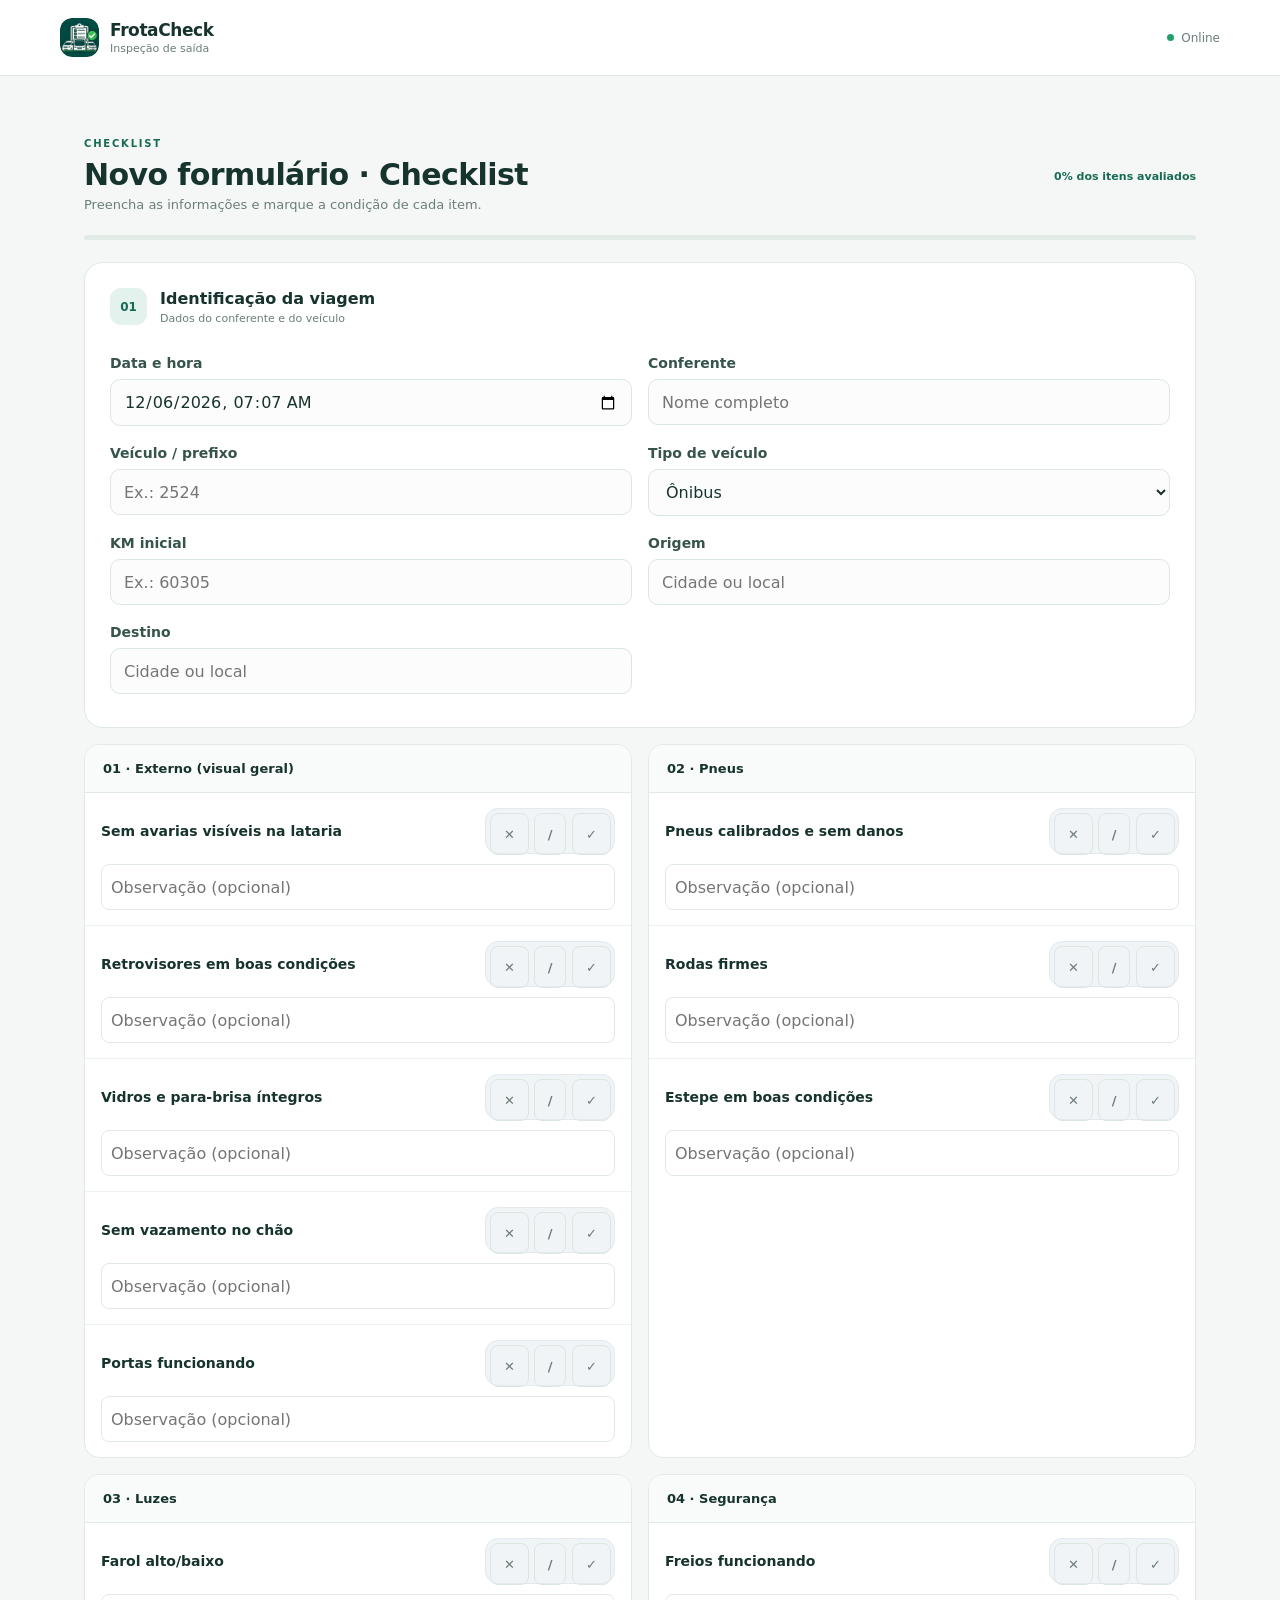
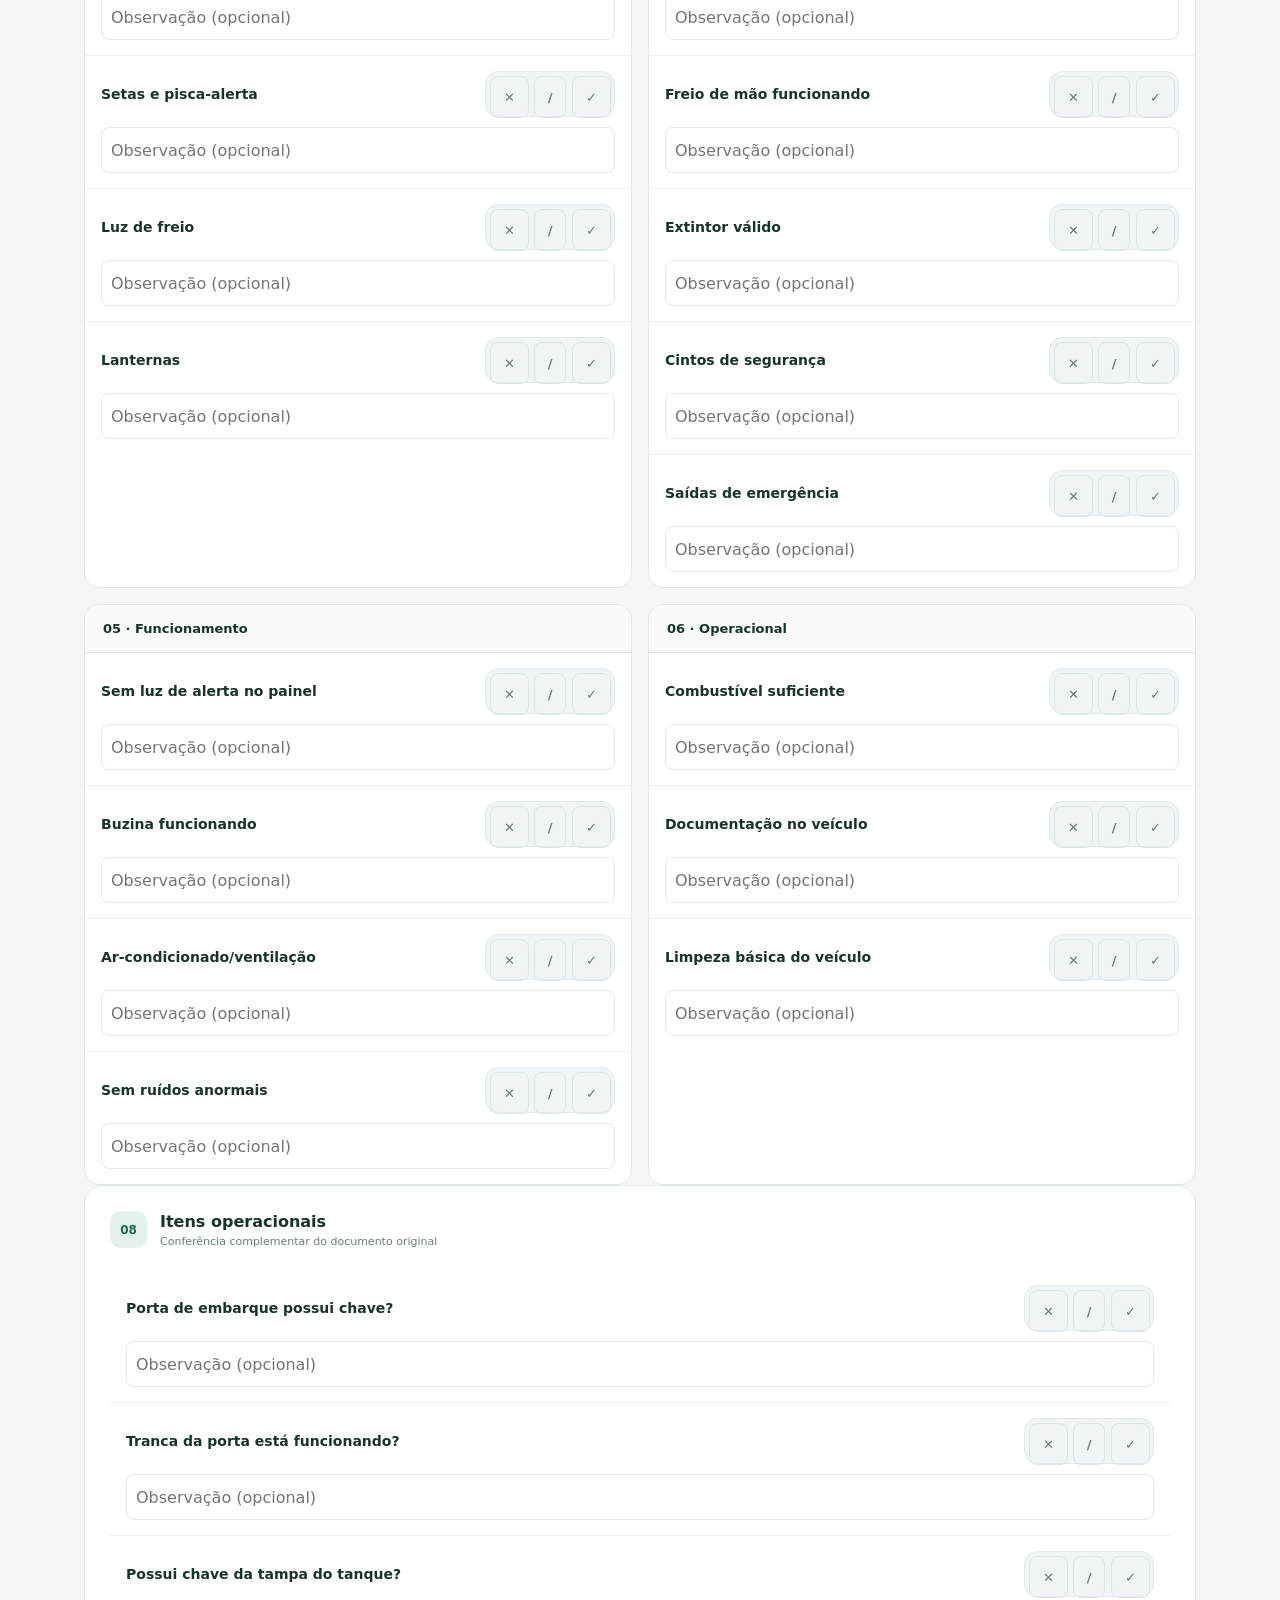
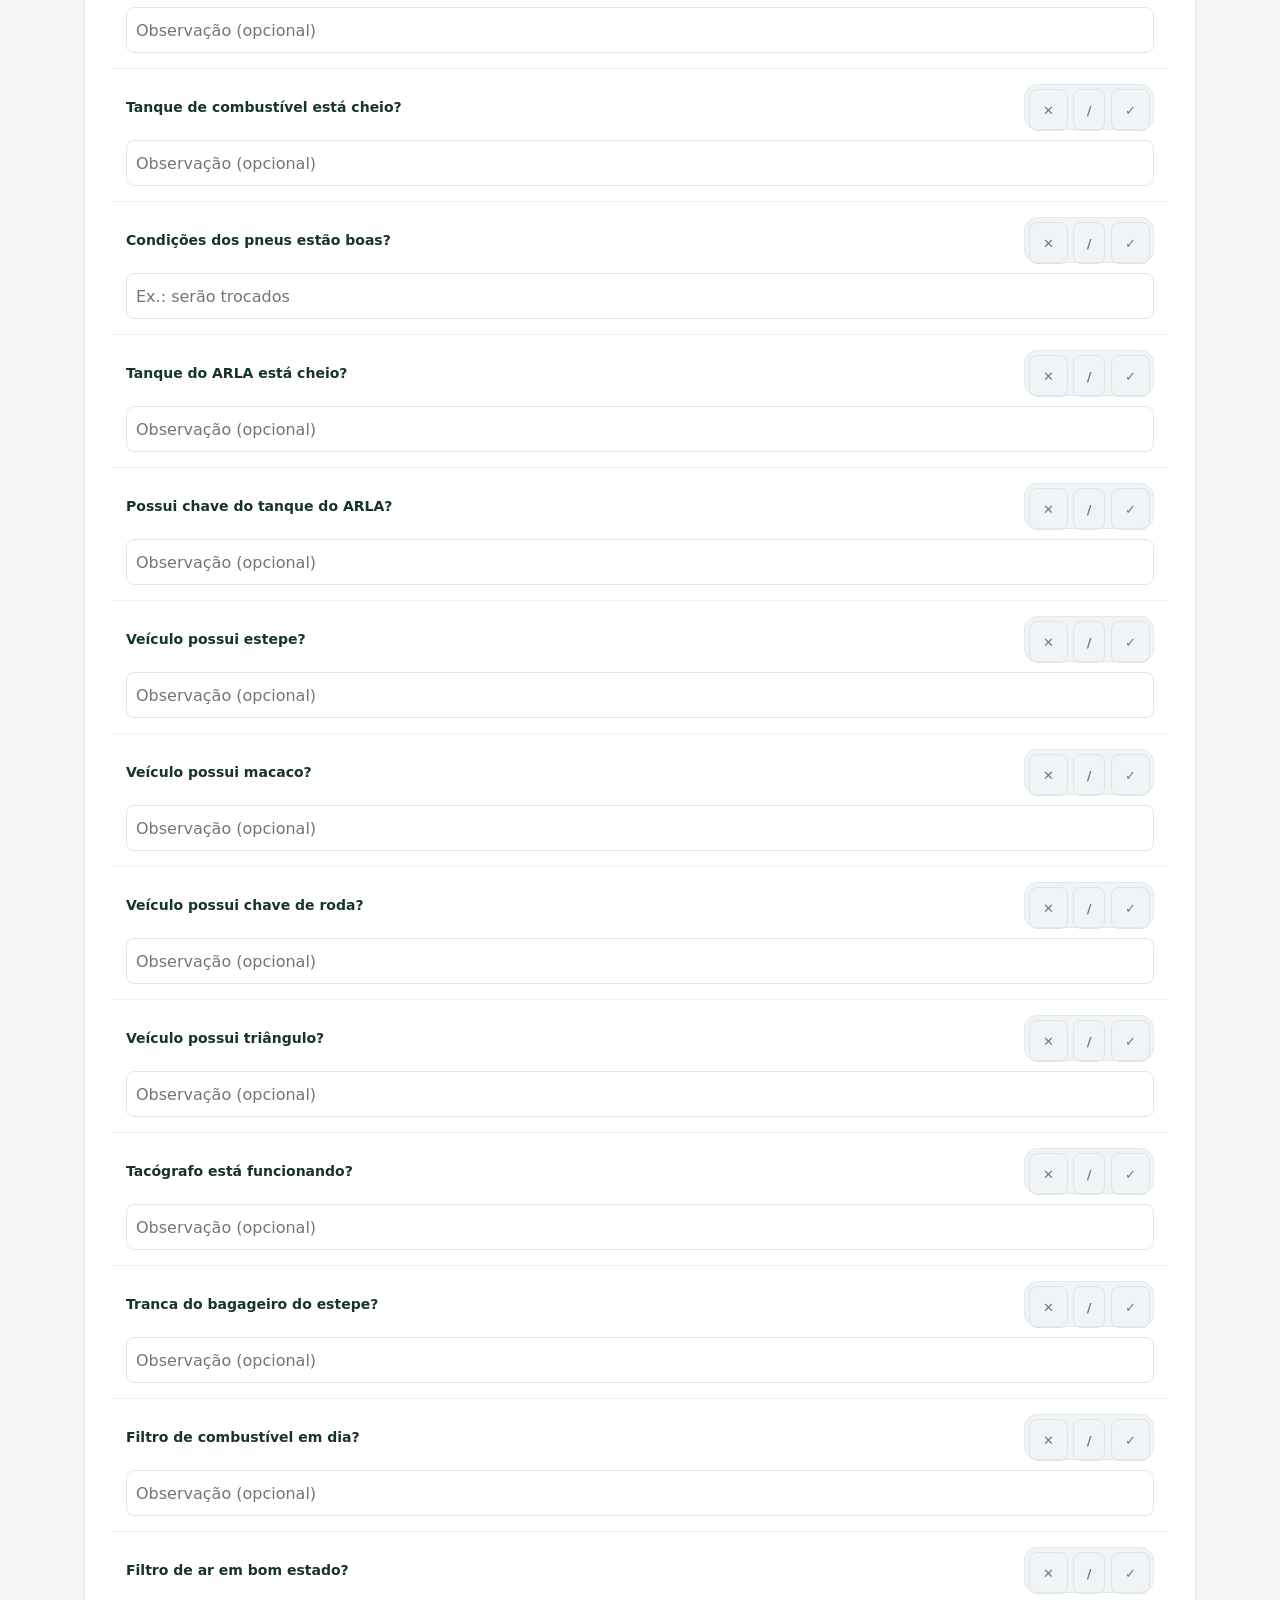
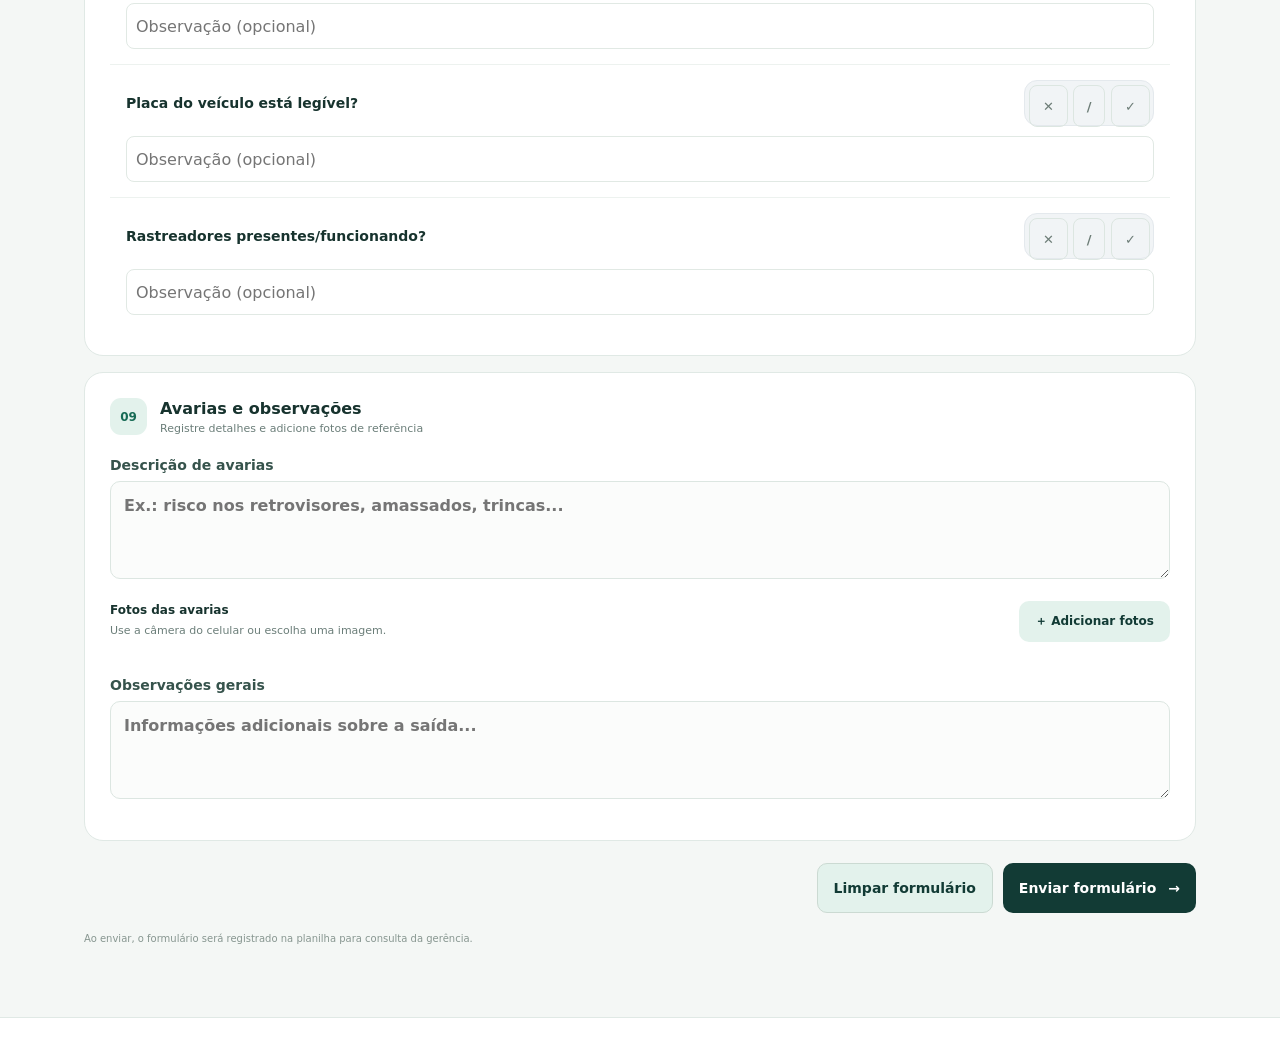
==== commit a36f9059: "melhorias mobile" ====
--- a/Checklist/index.html
+++ b/Checklist/index.html
@@ -28,11 +28,11 @@
       </div>
       <div class="stats-grid">
         <article class="stat-card"><span>Tudo certo</span><strong id="statTotal">0</strong><small>Finalizados sem pendências</small></article>
-        <article class="stat-card"><span>Com pendências</span><strong id="statDrafts">0</strong><small>Itens marcados como NÃO OK</small></article>
+        <article class="stat-card"><span>Com pendências</span><strong id="statWithIssues">0</strong><small>Itens marcados como NÃO OK</small></article>
         <article class="stat-card"><span>Total de checklists</span><strong id="statIssues">0</strong><small>Todos os registros recebidos</small></article>
       </div>
       <div class="content-heading"><div><h2>Todos os formulários</h2><p class="muted">Formulários enviados à nuvem.</p></div>
-        <div class="filter-wrap"><input id="historySearch" placeholder="Buscar veículo, destino..." aria-label="Buscar no histórico"><select id="historyFilter" aria-label="Filtrar histórico"><option value="all">Todos</option><option value="draft">Rascunhos</option><option value="pending">Pendentes de envio</option><option value="complete">Finalizados</option></select></div>
+        <div class="filter-wrap"><input id="historySearch" placeholder="Buscar veículo, destino..." aria-label="Buscar no histórico"><select id="historyFilter" aria-label="Filtrar histórico"><option value="all">Todos</option><option value="clean">Sem pendências</option><option value="issues">Com pendências</option></select></div>
       </div>
       <div id="historyList" class="history-list"></div>
       <div id="emptyHistory" class="empty-state"><div class="empty-icon">▤</div><h3>Nenhum checklist por aqui</h3><p>Comece registrando a próxima saída do veículo.</p><button class="btn btn-primary" id="emptyNewBtn">Atualizar lista</button></div>
@@ -73,7 +73,7 @@
     </section>
 
     <section id="detailView" hidden>
-      <div class="form-top"><button id="detailBack" class="back-button">← Histórico</button><div id="detailStatus" class="status-pill"></div></div>
+      <div class="form-top"><button id="detailBack" class="back-button">← Lista de checklists</button><div id="detailStatus" class="status-pill"></div></div>
       <div id="detailContent"></div>
     </section>
   </main>
--- a/styles.css
+++ b/styles.css
@@ -1,4 +1,4 @@
-:root{--ink:#17332e;--muted:#6b7e79;--line:#e0e9e5;--paper:#f4f7f5;--green:#176b55;--green-dark:#123b35;--mint:#e3f2ec;--amber:#fff2d7;--red:#a83232;--shadow:0 12px 32px rgba(18,59,53,.07);font-family:Inter,ui-sans-serif,system-ui,-apple-system,BlinkMacSystemFont,"Segoe UI",sans-serif;color:var(--ink)}*{box-sizing:border-box}body{margin:0;background:var(--paper);min-height:100vh}button,input,select,textarea{font:inherit}button{cursor:pointer}.topbar{height:76px;background:#fff;border-bottom:1px solid var(--line);display:flex;align-items:center;justify-content:space-between;padding:0 max(22px,calc((100% - 1160px)/2));position:sticky;top:0;z-index:5}.brand{display:flex;align-items:center;gap:11px}.brand-mark{height:39px;width:39px;border-radius:12px;background:var(--green-dark);color:#fff;display:grid;place-items:center;font-size:23px;font-weight:800}.brand strong{display:block;font-size:17px;letter-spacing:-.4px}.brand small{display:block;color:var(--muted);font-size:11px;margin-top:2px}.header-right{display:flex;align-items:center;gap:16px}.connection{font-size:12px;color:var(--muted);display:flex;gap:7px;align-items:center}.connection i{height:7px;width:7px;border-radius:50%;background:#22a06b}.connection.offline i{background:#dc9b27}.shell{max-width:1160px;margin:0 auto;padding:38px 24px 60px}.login-layout{display:grid;grid-template-columns:1.1fr .9fr;align-items:center;gap:70px;min-height:calc(100vh - 190px)}.intro-panel{padding:20px 0}.eyebrow,.section-kicker{font-size:10px;letter-spacing:1.8px;font-weight:800;color:var(--green);display:block}.intro-panel h1{font-size:clamp(38px,5vw,62px);line-height:1.04;letter-spacing:-2.8px;margin:18px 0}.intro-panel h1 em{font-style:normal;color:var(--green)}.intro-panel p{max-width:440px;line-height:1.7;color:var(--muted);font-size:16px}.intro-points{display:flex;flex-wrap:wrap;gap:16px;margin-top:28px;font-size:12px;color:var(--green-dark);font-weight:650}.panel,.login-card{background:#fff;border:1px solid var(--line);border-radius:19px;box-shadow:var(--shadow)}.login-card{padding:34px}.login-card h2{font-size:25px;margin:12px 0 6px;letter-spacing:-.7px}.muted{color:var(--muted);font-size:13px;line-height:1.55}.login-card>p{margin:0 0 25px}.login-card label,.field-grid label,.form-section>label{display:flex;flex-direction:column;gap:8px;font-size:12px;font-weight:700;margin:16px 0;color:#36534c}.login-card input,.field-grid input,.field-grid select,.form-section textarea,.filter-wrap input,.filter-wrap select{border:1px solid #dce6e1;border-radius:10px;background:#fbfcfb;padding:12px 13px;min-width:0;width:100%;color:var(--ink);outline:none}.login-card input:focus,.field-grid input:focus,.field-grid select:focus,textarea:focus{border-color:#60a991;box-shadow:0 0 0 3px #e3f2ec}.btn{border:0;border-radius:10px;padding:12px 16px;font-size:12px;font-weight:750;display:inline-flex;align-items:center;justify-content:center;gap:12px;transition:transform .15s,background .15s}.btn:active{transform:scale(.98)}.btn-primary{background:var(--green-dark);color:white}.btn-primary:hover{background:#1b594c}.btn-secondary{background:var(--mint);color:var(--green-dark)}.btn-quiet{background:transparent;color:var(--muted)}.full{width:100%;margin-top:8px;padding:14px}.message{font-size:12px;color:var(--red);margin-top:12px;min-height:14px}.tiny-note{font-size:10px!important;line-height:1.6!important;color:#879690!important;margin-top:18px!important}.welcome-row,.form-heading,.content-heading{display:flex;align-items:center;justify-content:space-between;gap:20px}.welcome-row h1,.form-heading h1{font-size:34px;letter-spacing:-1.2px;margin:8px 0 3px}.welcome-row p,.form-heading p{margin:0}.stats-grid{display:grid;grid-template-columns:repeat(3,1fr);gap:14px;margin:30px 0 40px}.stat-card{background:#fff;border:1px solid var(--line);border-radius:15px;padding:20px}.stat-card span,.stat-card small{display:block;font-size:11px;color:var(--muted)}.stat-card strong{display:block;font-size:31px;letter-spacing:-1px;margin:10px 0 4px}.content-heading{margin-bottom:16px}.content-heading h2{font-size:21px;margin:0 0 4px}.content-heading p{margin:0}.filter-wrap{display:flex;gap:8px}.filter-wrap input{width:220px}.filter-wrap select{width:150px}.history-list{display:grid;gap:10px}.history-card{display:flex;align-items:center;gap:16px;background:white;border:1px solid var(--line);border-radius:14px;padding:17px 19px}.vehicle-icon{width:45px;height:45px;flex:0 0 45px;border-radius:13px;background:var(--mint);display:grid;place-items:center;font-size:21px}.history-main{flex:1;min-width:0}.history-main strong{display:block;font-size:14px}.history-main p{margin:5px 0 0;color:var(--muted);font-size:11px;white-space:nowrap;overflow:hidden;text-overflow:ellipsis}.history-meta{text-align:right}.history-meta small{display:block;color:var(--muted);font-size:10px;margin-top:5px}.status-pill{display:inline-flex;align-items:center;border-radius:30px;padding:6px 9px;font-size:10px;font-weight:800;background:#e6f4eb;color:#237047;white-space:nowrap}.status-pill.draft{background:var(--amber);color:#8c6014}.status-pill.pending{background:#e8efff;color:#3759a8}.card-actions{display:flex;gap:5px}.mini-btn{border:1px solid var(--line);background:white;border-radius:8px;padding:8px 10px;color:var(--green-dark);font-size:11px;font-weight:700}.empty-state{text-align:center;border:1px dashed #cddbd4;border-radius:16px;padding:46px 20px;background:#fafcfb}.empty-icon{font-size:30px;color:#83a99a}.empty-state h3{margin:8px 0}.empty-state p{font-size:12px;color:var(--muted);margin-bottom:20px}.form-top{display:flex;align-items:center;justify-content:space-between;margin-bottom:24px}.back-button{border:0;background:transparent;color:var(--green);font-weight:750;font-size:12px;padding:8px 0}.save-state{font-size:11px;color:var(--muted)}.form-heading{margin-bottom:20px}.form-heading h1{font-size:30px}.step-count{font-size:11px;color:var(--green);font-weight:800;white-space:nowrap}.progress-track{height:5px;background:#e1eae5;border-radius:20px;margin-bottom:22px;overflow:hidden}.progress-track div{height:100%;width:0;background:#278366;transition:width .2s}.form-section{padding:25px;margin-bottom:16px;box-shadow:none}.section-title{display:flex;align-items:center;gap:13px;margin-bottom:22px}.section-number{width:37px;height:37px;display:grid;place-items:center;background:var(--mint);color:var(--green);border-radius:11px;font-size:12px;font-weight:850}.section-title h2{font-size:16px;margin:0 0 4px}.section-title p{font-size:11px;color:var(--muted);margin:0}.field-grid{display:grid;grid-template-columns:repeat(2,minmax(0,1fr));gap:3px 16px}.field-grid label{margin:8px 0}.field-grid input,.field-grid select{font-weight:500;font-size:13px}.check-groups{display:grid;grid-template-columns:repeat(2,minmax(0,1fr));gap:16px}.check-group{background:white;border:1px solid var(--line);border-radius:15px;overflow:hidden}.group-head{padding:16px 18px;background:#f8fbf9;border-bottom:1px solid var(--line);font-size:13px;font-weight:800}.item-list{display:grid}.check-item{padding:13px 16px;border-bottom:1px solid #edf2ef;display:grid;grid-template-columns:minmax(0,1fr) auto;gap:12px;align-items:center}.check-item:last-child{border-bottom:0}.item-name{font-size:12px;font-weight:650;line-height:1.4}.item-options{display:flex;gap:4px}.choice{position:relative}.choice input{position:absolute;opacity:0;pointer-events:none}.choice span{display:inline-flex;padding:7px 8px;border:1px solid #dce6e1;border-radius:8px;color:#6d7d77;font-size:10px;font-weight:750;white-space:nowrap}.choice input:checked+span{background:var(--mint);border-color:#83bda8;color:#176b55}.choice.bad input:checked+span{background:#ffeded;border-color:#e8a3a3;color:#a83232}.check-item .item-note{grid-column:1/-1;margin-top:-4px}.item-note input{width:100%;border:1px solid #e1e9e4;border-radius:8px;padding:9px;font-size:11px}.photo-head{display:flex;justify-content:space-between;align-items:center;gap:12px;margin:20px 0 14px}.photo-head strong{font-size:12px}.photo-head p{font-size:11px;margin:4px 0}.photo-button{white-space:nowrap}.photo-gallery{display:grid;grid-template-columns:repeat(4,minmax(0,1fr));gap:10px;margin-bottom:20px}.photo-card{position:relative;border-radius:11px;overflow:hidden;aspect-ratio:1;background:#eef3f0;border:1px solid var(--line)}.photo-card img{width:100%;height:100%;object-fit:cover}.photo-card button{position:absolute;right:5px;top:5px;border:0;background:#17332edb;color:white;border-radius:50%;width:25px;height:25px}.form-section textarea{resize:vertical;font-size:12px;line-height:1.5}.form-actions{display:flex;justify-content:flex-end;gap:10px;margin:22px 0 8px}.form-actions .btn{min-width:160px}.detail-hero{background:var(--green-dark);color:white;padding:27px;border-radius:17px;margin-bottom:17px}.detail-hero h1{margin:8px 0;font-size:28px}.detail-hero p{color:#c6d9d1;font-size:12px}.detail-grid{display:grid;grid-template-columns:repeat(3,1fr);gap:10px;margin:16px 0}.detail-cell{background:white;border:1px solid var(--line);border-radius:12px;padding:15px}.detail-cell small{display:block;color:var(--muted);font-size:10px;margin-bottom:6px}.detail-cell strong{font-size:13px;overflow-wrap:anywhere}.detail-group{background:white;border:1px solid var(--line);border-radius:13px;margin:12px 0;overflow:hidden}.detail-group h3{margin:0;padding:14px 16px;background:#f7faf8;font-size:13px}.detail-row{display:flex;justify-content:space-between;gap:16px;padding:11px 16px;border-top:1px solid #edf2ef;font-size:12px}.detail-row span:last-child{font-weight:750}.detail-photos{display:grid;grid-template-columns:repeat(4,1fr);gap:10px;padding:15px}.detail-photos img{width:100%;aspect-ratio:1;object-fit:cover;border-radius:9px}.offline-banner{padding:9px 15px;text-align:center;background:#fff0ce;color:#83580e;font-size:12px}.hidden,[hidden]{display:none!important}footer{border-top:1px solid var(--line);padding:20px max(22px,calc((100% - 1160px)/2));display:flex;justify-content:space-between;gap:15px;color:#8a9993;font-size:10px;background:#fff}.toast{position:fixed;bottom:22px;left:50%;transform:translate(-50%,20px);background:#17332e;color:#fff;padding:12px 18px;border-radius:10px;font-size:12px;box-shadow:var(--shadow);opacity:0;pointer-events:none;transition:.2s;z-index:20;max-width:calc(100vw - 32px)}.toast.show{opacity:1;transform:translate(-50%,0)}@media(max-width:760px){.topbar{height:65px;padding:0 17px}.shell{padding:25px 15px 42px}.login-layout{grid-template-columns:1fr;gap:24px;min-height:unset}.intro-panel{padding:8px 0 0}.intro-panel h1{font-size:42px;letter-spacing:-1.8px;margin:12px 0}.intro-panel p{font-size:13px}.intro-points{gap:10px;font-size:10px;margin-top:16px}.login-card{padding:24px}.welcome-row{align-items:flex-start}.welcome-row h1{font-size:28px}.welcome-row>.btn{padding:11px;font-size:11px;white-space:nowrap}.stats-grid{gap:8px;margin:22px 0 30px}.stat-card{padding:13px 11px}.stat-card span{font-size:9px;min-height:24px}.stat-card strong{font-size:25px;margin:8px 0}.stat-card small{font-size:9px}.content-heading{align-items:flex-start;flex-direction:column}.filter-wrap{width:100%}.filter-wrap input{width:50%;flex:1}.filter-wrap select{width:44%}.history-card{padding:12px;gap:10px;flex-wrap:wrap}.vehicle-icon{width:38px;height:38px;flex-basis:38px}.history-main{width:calc(100% - 60px);flex:1}.history-meta{margin-left:48px;text-align:left;display:flex;align-items:center;gap:10px;flex:1}.history-meta small{margin:0}.card-actions{margin-left:auto}.form-heading h1{font-size:25px}.form-heading{align-items:flex-end}.form-section{padding:18px 14px}.field-grid{grid-template-columns:1fr;gap:0}.check-groups{grid-template-columns:1fr}.check-item{padding:12px 11px;gap:8px}.item-name{font-size:11px}.choice span{padding:7px 6px;font-size:9px}.photo-gallery{grid-template-columns:repeat(3,1fr)}.photo-head{align-items:flex-start;flex-direction:column}.form-actions{position:sticky;bottom:0;background:#f4f7f5;padding:12px 0 calc(8px + env(safe-area-inset-bottom));z-index:4}.form-actions .btn{min-width:0;flex:1;padding:13px 8px;font-size:11px}.detail-grid{grid-template-columns:repeat(2,1fr)}.detail-photos{grid-template-columns:repeat(3,1fr)}footer{padding:16px;flex-direction:column}.connection{font-size:0;gap:0}.connection i{width:8px;height:8px}.header-right{gap:6px}}@media(max-width:380px){.stats-grid{grid-template-columns:1fr}.stat-card{display:grid;grid-template-columns:1fr auto;align-items:center}.stat-card strong{grid-column:2;grid-row:1/3}.check-item{grid-template-columns:1fr}.item-options{grid-column:1;justify-content:flex-start}.choice span{font-size:10px}.item-note{grid-column:1!important}.welcome-row>.btn{font-size:0}.welcome-row>.btn:after{content:"＋ Novo";font-size:11px}}
+:root{--ink:#17332e;--muted:#6b7e79;--line:#e0e9e5;--paper:#f4f7f5;--green:#176b55;--green-dark:#123b35;--mint:#e3f2ec;--amber:#fff2d7;--red:#a83232;--shadow:0 12px 32px rgba(18,59,53,.07);font-family:Inter,ui-sans-serif,system-ui,-apple-system,BlinkMacSystemFont,"Segoe UI",sans-serif;color:var(--ink)}*{box-sizing:border-box}body{margin:0;background:var(--paper);min-height:100vh}button,input,select,textarea{font:inherit}button{cursor:pointer}.topbar{height:76px;background:#fff;border-bottom:1px solid var(--line);display:flex;align-items:center;justify-content:space-between;padding:0 max(22px,calc((100% - 1160px)/2));position:sticky;top:0;z-index:5}.brand{display:flex;align-items:center;gap:11px}.brand-mark{height:39px;width:39px;border-radius:12px;background:var(--green-dark);color:#fff;display:grid;place-items:center;font-size:23px;font-weight:800}.brand strong{display:block;font-size:17px;letter-spacing:-.4px}.brand small{display:block;color:var(--muted);font-size:11px;margin-top:2px}.header-right{display:flex;align-items:center;gap:16px}.connection{font-size:12px;color:var(--muted);display:flex;gap:7px;align-items:center}.connection i{height:7px;width:7px;border-radius:50%;background:#22a06b}.connection.offline i{background:#dc9b27}.shell{max-width:1160px;margin:0 auto;padding:38px 24px 60px}.login-layout{display:grid;grid-template-columns:1.1fr .9fr;align-items:center;gap:70px;min-height:calc(100vh - 190px)}.intro-panel{padding:20px 0}.eyebrow,.section-kicker{font-size:10px;letter-spacing:1.8px;font-weight:800;color:var(--green);display:block}.intro-panel h1{font-size:clamp(38px,5vw,62px);line-height:1.04;letter-spacing:-2.8px;margin:18px 0}.intro-panel h1 em{font-style:normal;color:var(--green)}.intro-panel p{max-width:440px;line-height:1.7;color:var(--muted);font-size:16px}.intro-points{display:flex;flex-wrap:wrap;gap:16px;margin-top:28px;font-size:12px;color:var(--green-dark);font-weight:650}.panel,.login-card{background:#fff;border:1px solid var(--line);border-radius:19px;box-shadow:var(--shadow)}.login-card{padding:34px}.login-card h2{font-size:25px;margin:12px 0 6px;letter-spacing:-.7px}.muted{color:var(--muted);font-size:13px;line-height:1.55}.login-card>p{margin:0 0 25px}.login-card label,.field-grid label,.form-section>label{display:flex;flex-direction:column;gap:8px;font-size:12px;font-weight:700;margin:16px 0;color:#36534c}.login-card input,.field-grid input,.field-grid select,.form-section textarea,.filter-wrap input,.filter-wrap select{border:1px solid #dce6e1;border-radius:10px;background:#fbfcfb;padding:12px 13px;min-width:0;width:100%;color:var(--ink);outline:none}.login-card input:focus,.field-grid input:focus,.field-grid select:focus,textarea:focus{border-color:#60a991;box-shadow:0 0 0 3px #e3f2ec}.btn{border:0;border-radius:10px;padding:12px 16px;font-size:12px;font-weight:750;display:inline-flex;align-items:center;justify-content:center;gap:12px;transition:transform .15s,background .15s}.btn:active{transform:scale(.98)}.btn-primary{background:var(--green-dark);color:white}.btn-primary:hover{background:#1b594c}.btn-secondary{background:var(--mint);color:var(--green-dark)}.btn-quiet{background:transparent;color:var(--muted)}.full{width:100%;margin-top:8px;padding:14px}.message{font-size:12px;color:var(--red);margin-top:12px;min-height:14px}.tiny-note{font-size:10px!important;line-height:1.6!important;color:#879690!important;margin-top:18px!important}.welcome-row,.form-heading,.content-heading{display:flex;align-items:center;justify-content:space-between;gap:20px}.welcome-row h1,.form-heading h1{font-size:34px;letter-spacing:-1.2px;margin:8px 0 3px}.welcome-row p,.form-heading p{margin:0}.stats-grid{display:grid;grid-template-columns:repeat(3,1fr);gap:14px;margin:30px 0 40px}.stat-card{background:#fff;border:1px solid var(--line);border-radius:15px;padding:20px}.stat-card span,.stat-card small{display:block;font-size:11px;color:var(--muted)}.stat-card strong{display:block;font-size:31px;letter-spacing:-1px;margin:10px 0 4px}.content-heading{margin-bottom:16px}.content-heading h2{font-size:21px;margin:0 0 4px}.content-heading p{margin:0}.filter-wrap{display:flex;gap:8px}.filter-wrap input{width:220px}.filter-wrap select{width:150px}.history-list{display:grid;gap:10px}.history-card{display:flex;align-items:center;gap:16px;background:white;border:1px solid var(--line);border-radius:14px;padding:17px 19px}.vehicle-icon{width:45px;height:45px;flex:0 0 45px;border-radius:13px;background:var(--mint);display:grid;place-items:center;font-size:21px}.history-main{flex:1;min-width:0}.history-main strong{display:block;font-size:14px}.history-main p{margin:5px 0 0;color:var(--muted);font-size:11px;white-space:nowrap;overflow:hidden;text-overflow:ellipsis}.history-meta{text-align:right}.history-meta small{display:block;color:var(--muted);font-size:10px;margin-top:5px}.status-pill{display:inline-flex;align-items:center;border-radius:30px;padding:6px 9px;font-size:10px;font-weight:800;background:#e6f4eb;color:#237047;white-space:nowrap}.status-pill.pending{background:#e8efff;color:#3759a8}.card-actions{display:flex;gap:5px}.mini-btn{border:1px solid var(--line);background:white;border-radius:8px;padding:8px 10px;color:var(--green-dark);font-size:11px;font-weight:700}.empty-state{text-align:center;border:1px dashed #cddbd4;border-radius:16px;padding:46px 20px;background:#fafcfb}.empty-icon{font-size:30px;color:#83a99a}.empty-state h3{margin:8px 0}.empty-state p{font-size:12px;color:var(--muted);margin-bottom:20px}.form-top{display:flex;align-items:center;justify-content:space-between;margin-bottom:24px}.back-button{border:0;background:transparent;color:var(--green);font-weight:750;font-size:12px;padding:8px 0}.save-state{font-size:11px;color:var(--muted)}.form-heading{margin-bottom:20px}.form-heading h1{font-size:30px}.step-count{font-size:11px;color:var(--green);font-weight:800;white-space:nowrap}.progress-track{height:5px;background:#e1eae5;border-radius:20px;margin-bottom:22px;overflow:hidden}.progress-track div{height:100%;width:0;background:#278366;transition:width .2s}.form-section{padding:25px;margin-bottom:16px;box-shadow:none}.section-title{display:flex;align-items:center;gap:13px;margin-bottom:22px}.section-number{width:37px;height:37px;display:grid;place-items:center;background:var(--mint);color:var(--green);border-radius:11px;font-size:12px;font-weight:850}.section-title h2{font-size:16px;margin:0 0 4px}.section-title p{font-size:11px;color:var(--muted);margin:0}.field-grid{display:grid;grid-template-columns:repeat(2,minmax(0,1fr));gap:3px 16px}.field-grid label{margin:8px 0}.field-grid input,.field-grid select{font-weight:500;font-size:13px}.check-groups{display:grid;grid-template-columns:repeat(2,minmax(0,1fr));gap:16px}.check-group{background:white;border:1px solid var(--line);border-radius:15px;overflow:hidden}.group-head{padding:16px 18px;background:#f8fbf9;border-bottom:1px solid var(--line);font-size:13px;font-weight:800}.item-list{display:grid}.check-item{padding:13px 16px;border-bottom:1px solid #edf2ef;display:grid;grid-template-columns:minmax(0,1fr) auto;gap:12px;align-items:center}.check-item:last-child{border-bottom:0}.item-name{font-size:12px;font-weight:650;line-height:1.4}.item-options{display:flex;gap:4px}.choice{position:relative}.choice input{position:absolute;opacity:0;pointer-events:none}.choice span{display:inline-flex;padding:7px 8px;border:1px solid #dce6e1;border-radius:8px;color:#6d7d77;font-size:10px;font-weight:750;white-space:nowrap}.choice input:checked+span{background:var(--mint);border-color:#83bda8;color:#176b55}.choice.bad input:checked+span{background:#ffeded;border-color:#e8a3a3;color:#a83232}.check-item .item-note{grid-column:1/-1;margin-top:-4px}.item-note input{width:100%;border:1px solid #e1e9e4;border-radius:8px;padding:9px;font-size:11px}.photo-head{display:flex;justify-content:space-between;align-items:center;gap:12px;margin:20px 0 14px}.photo-head strong{font-size:12px}.photo-head p{font-size:11px;margin:4px 0}.photo-button{white-space:nowrap}.photo-gallery{display:grid;grid-template-columns:repeat(4,minmax(0,1fr));gap:10px;margin-bottom:20px}.photo-card{position:relative;border-radius:11px;overflow:hidden;aspect-ratio:1;background:#eef3f0;border:1px solid var(--line)}.photo-card img{width:100%;height:100%;object-fit:cover}.photo-card button{position:absolute;right:5px;top:5px;border:0;background:#17332edb;color:white;border-radius:50%;width:25px;height:25px}.form-section textarea{resize:vertical;font-size:12px;line-height:1.5}.form-actions{display:flex;justify-content:flex-end;gap:10px;margin:22px 0 8px}.form-actions .btn{min-width:160px}.detail-hero{background:var(--green-dark);color:white;padding:27px;border-radius:17px;margin-bottom:17px}.detail-hero h1{margin:8px 0;font-size:28px}.detail-hero p{color:#c6d9d1;font-size:12px}.detail-grid{display:grid;grid-template-columns:repeat(3,1fr);gap:10px;margin:16px 0}.detail-cell{background:white;border:1px solid var(--line);border-radius:12px;padding:15px}.detail-cell small{display:block;color:var(--muted);font-size:10px;margin-bottom:6px}.detail-cell strong{font-size:13px;overflow-wrap:anywhere}.detail-group{background:white;border:1px solid var(--line);border-radius:13px;margin:12px 0;overflow:hidden}.detail-group h3{margin:0;padding:14px 16px;background:#f7faf8;font-size:13px}.detail-row{display:flex;justify-content:space-between;gap:16px;padding:11px 16px;border-top:1px solid #edf2ef;font-size:12px}.detail-row span:last-child{font-weight:750}.detail-photos{display:grid;grid-template-columns:repeat(4,1fr);gap:10px;padding:15px}.detail-photos img{width:100%;aspect-ratio:1;object-fit:cover;border-radius:9px}.offline-banner{padding:9px 15px;text-align:center;background:#fff0ce;color:#83580e;font-size:12px}.hidden,[hidden]{display:none!important}footer{border-top:1px solid var(--line);padding:20px max(22px,calc((100% - 1160px)/2));display:flex;justify-content:space-between;gap:15px;color:#8a9993;font-size:10px;background:#fff}.toast{position:fixed;bottom:22px;left:50%;transform:translate(-50%,20px);background:#17332e;color:#fff;padding:12px 18px;border-radius:10px;font-size:12px;box-shadow:var(--shadow);opacity:0;pointer-events:none;transition:.2s;z-index:20;max-width:calc(100vw - 32px)}.toast.show{opacity:1;transform:translate(-50%,0)}@media(max-width:760px){.topbar{height:65px;padding:0 17px}.shell{padding:25px 15px 42px}.login-layout{grid-template-columns:1fr;gap:24px;min-height:unset}.intro-panel{padding:8px 0 0}.intro-panel h1{font-size:42px;letter-spacing:-1.8px;margin:12px 0}.intro-panel p{font-size:13px}.intro-points{gap:10px;font-size:10px;margin-top:16px}.login-card{padding:24px}.welcome-row{align-items:flex-start}.welcome-row h1{font-size:28px}.welcome-row>.btn{padding:11px;font-size:11px;white-space:nowrap}.stats-grid{gap:8px;margin:22px 0 30px}.stat-card{padding:13px 11px}.stat-card span{font-size:9px;min-height:24px}.stat-card strong{font-size:25px;margin:8px 0}.stat-card small{font-size:9px}.content-heading{align-items:flex-start;flex-direction:column}.filter-wrap{width:100%}.filter-wrap input{width:50%;flex:1}.filter-wrap select{width:44%}.history-card{padding:12px;gap:10px;flex-wrap:wrap}.vehicle-icon{width:38px;height:38px;flex-basis:38px}.history-main{width:calc(100% - 60px);flex:1}.history-meta{margin-left:48px;text-align:left;display:flex;align-items:center;gap:10px;flex:1}.history-meta small{margin:0}.card-actions{margin-left:auto}.form-heading h1{font-size:25px}.form-heading{align-items:flex-end}.form-section{padding:18px 14px}.field-grid{grid-template-columns:1fr;gap:0}.check-groups{grid-template-columns:1fr}.check-item{padding:12px 11px;gap:8px}.item-name{font-size:11px}.choice span{padding:7px 6px;font-size:9px}.photo-gallery{grid-template-columns:repeat(3,1fr)}.photo-head{align-items:flex-start;flex-direction:column}.form-actions{position:sticky;bottom:0;background:#f4f7f5;padding:12px 0 calc(8px + env(safe-area-inset-bottom));z-index:4}.form-actions .btn{min-width:0;flex:1;padding:13px 8px;font-size:11px}.detail-grid{grid-template-columns:repeat(2,1fr)}.detail-photos{grid-template-columns:repeat(3,1fr)}footer{padding:16px;flex-direction:column}.connection{font-size:0;gap:0}.connection i{width:8px;height:8px}.header-right{gap:6px}}@media(max-width:380px){.stats-grid{grid-template-columns:1fr}.stat-card{display:grid;grid-template-columns:1fr auto;align-items:center}.stat-card strong{grid-column:2;grid-row:1/3}.check-item{grid-template-columns:1fr}.item-options{grid-column:1;justify-content:flex-start}.choice span{font-size:10px}.item-note{grid-column:1!important}.welcome-row>.btn{font-size:0}.welcome-row>.btn:after{content:"＋ Novo";font-size:11px}}
 
 /* FrotaCheck: marca, identificação do nível e ações administrativas */
 .brand-mark{overflow:hidden;padding:0;background:transparent}
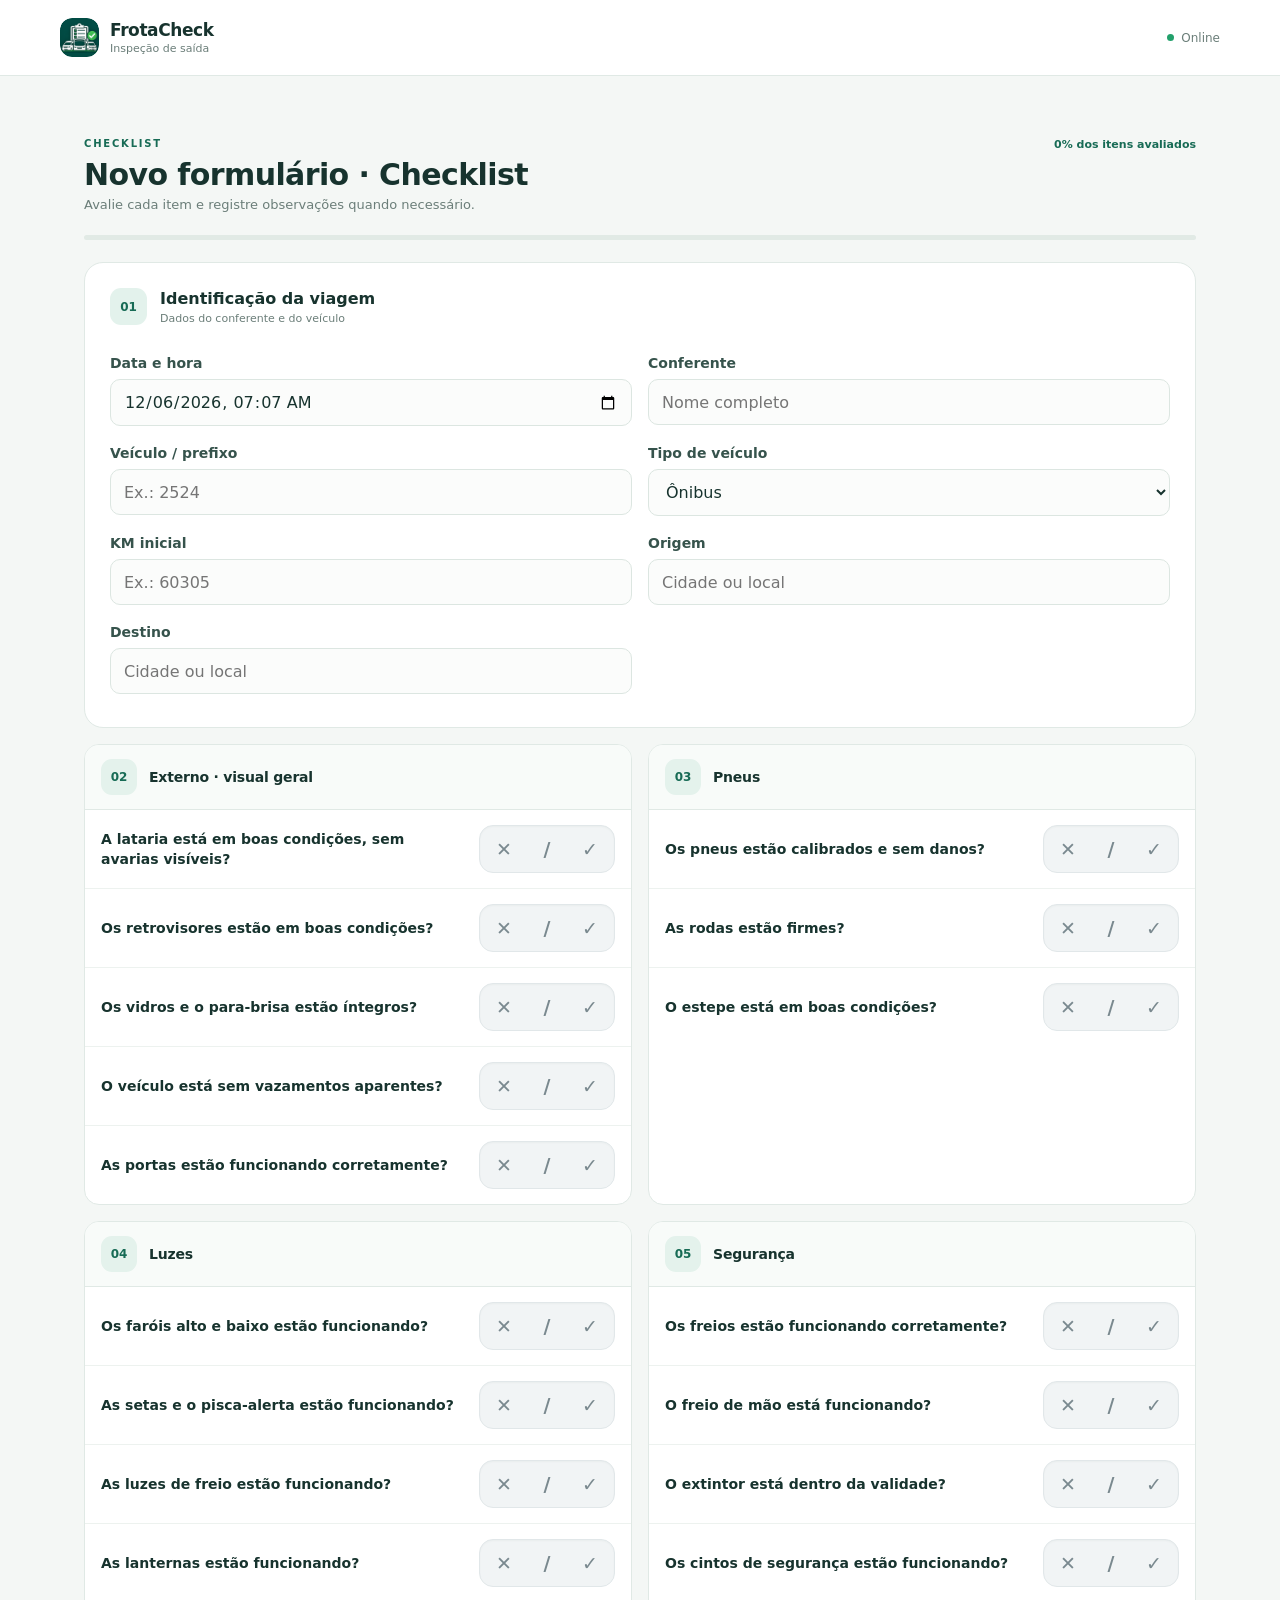
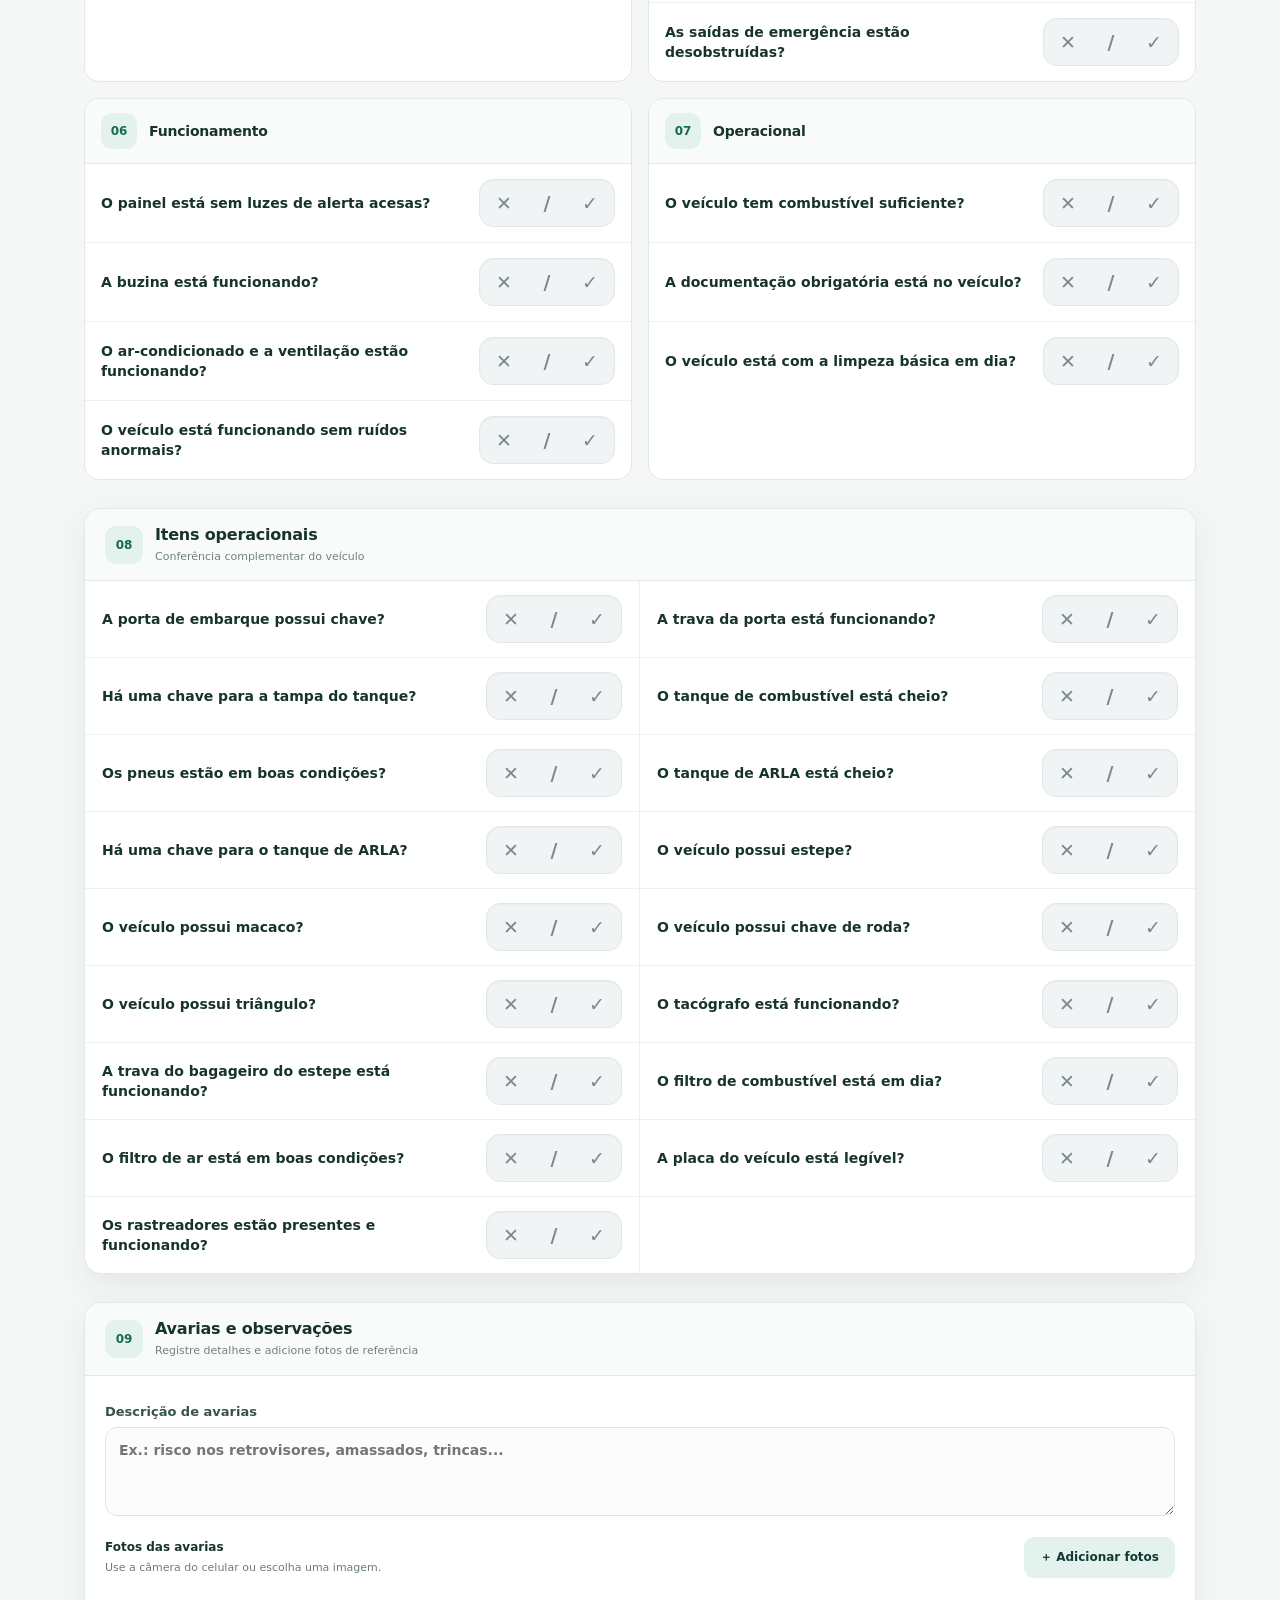
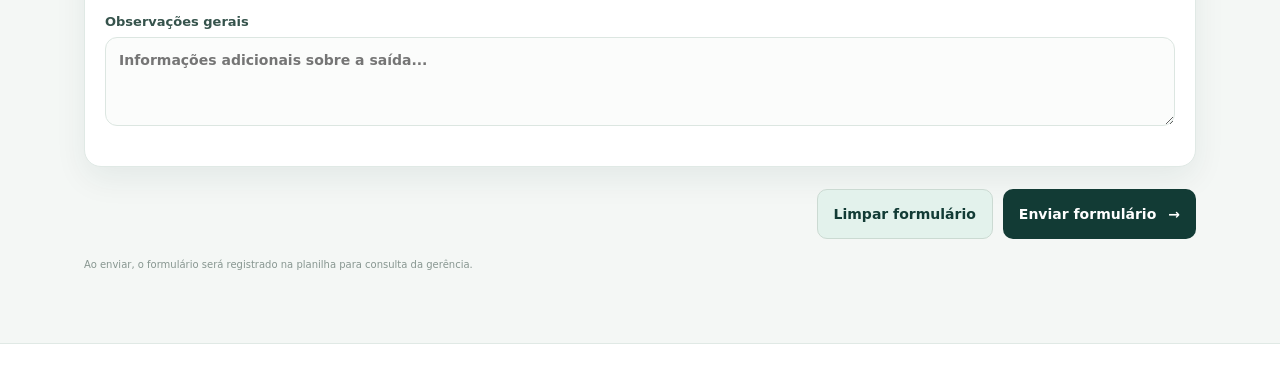
==== commit 5be7c059: "melhorias mobile" ====
--- a/Checklist/index.html
+++ b/Checklist/index.html
@@ -23,24 +23,25 @@
   <main class="shell">
     <section id="appView" hidden>
       <div class="welcome-row">
-        <div><span class="eyebrow">PAINEL DA EQUIPE</span><h1>Consulta de formulários</h1><p class="muted">Consulte os formulários enviados pelos conferentes.</p></div>
+        <div><span class="eyebrow">PAINEL DA EQUIPE</span><h1>Gerência de checklists</h1><p class="muted">Acompanhe os registros enviados pela equipe.</p></div>
         
       </div>
       <div class="stats-grid">
-        <article class="stat-card"><span>Tudo certo</span><strong id="statTotal">0</strong><small>Finalizados sem pendências</small></article>
-        <article class="stat-card"><span>Com pendências</span><strong id="statWithIssues">0</strong><small>Itens marcados como NÃO OK</small></article>
-        <article class="stat-card"><span>Total de checklists</span><strong id="statIssues">0</strong><small>Todos os registros recebidos</small></article>
+        <article class="stat-card"><span>Sem pendências</span><strong id="statTotal">0</strong></article>
+        <article class="stat-card"><span>Com pendências</span><strong id="statWithIssues">0</strong></article>
+        <article class="stat-card"><span>Total</span><strong id="statIssues">0</strong></article>
       </div>
       <div class="content-heading"><div><h2>Todos os formulários</h2><p class="muted">Formulários enviados à nuvem.</p></div>
         <div class="filter-wrap"><input id="historySearch" placeholder="Buscar veículo, destino..." aria-label="Buscar no histórico"><select id="historyFilter" aria-label="Filtrar histórico"><option value="all">Todos</option><option value="clean">Sem pendências</option><option value="issues">Com pendências</option></select></div>
       </div>
-      <div id="historyList" class="history-list"></div>
+      <div id="historyLoading" class="loading-state">Buscando os checklists mais recentes…</div>
+      <div id="historyList" class="history-list" hidden></div>
       <div id="emptyHistory" class="empty-state"><div class="empty-icon">▤</div><h3>Nenhum checklist por aqui</h3><p>Comece registrando a próxima saída do veículo.</p><button class="btn btn-primary" id="emptyNewBtn">Atualizar lista</button></div>
     </section>
 
     <section id="formView" hidden>
       <div class="form-top"><div class="save-state" id="saveState"></div></div>
-      <div class="form-heading"><div><span class="eyebrow">INSPEÇÃO DE SAÍDA</span><h1 id="formTitle">Novo checklist</h1><p class="muted">Preencha as informações e marque a condição de cada item.</p></div><div class="step-count" id="progressText">0% concluído</div></div>
+      <div class="form-heading"><div><span class="eyebrow">INSPEÇÃO DE SAÍDA</span><h1 id="formTitle">Novo checklist</h1><p class="muted">Avalie cada item e registre observações quando necessário.</p></div><div class="step-count" id="progressText">0% concluído</div></div>
       <div class="progress-track"><div id="progressBar"></div></div>
       <form id="checklistForm">
         <section class="panel form-section">
@@ -56,16 +57,18 @@
           </div>
         </section>
         <div id="checklistSections"></div>
-        <section class="panel form-section">
-          <div class="section-title"><span class="section-number">08</span><div><h2>Itens operacionais</h2><p>Conferência complementar do documento original</p></div></div>
-          <div id="operationalItems" class="item-list"></div>
+        <section class="check-group special-check-section operational-section">
+          <header class="check-section-head"><span class="section-number">08</span><div><h2>Itens operacionais</h2><p>Conferência complementar do veículo</p></div></header>
+          <div id="operationalItems" class="item-list operational-items-grid"></div>
         </section>
-        <section class="panel form-section">
-          <div class="section-title"><span class="section-number">09</span><div><h2>Avarias e observações</h2><p>Registre detalhes e adicione fotos de referência</p></div></div>
+        <section class="check-group special-check-section extra-notes-section">
+          <header class="check-section-head"><span class="section-number">09</span><div><h2>Avarias e observações</h2><p>Registre detalhes e adicione fotos de referência</p></div></header>
+          <div class="special-section-body">
           <label>Descrição de avarias<textarea id="damageNotes" rows="3" placeholder="Ex.: risco nos retrovisores, amassados, trincas..."></textarea></label>
           <div class="photo-head"><div><strong>Fotos das avarias</strong><p class="muted">Use a câmera do celular ou escolha uma imagem.</p></div><button id="addPhotosBtn" type="button" class="btn btn-secondary photo-button" aria-haspopup="dialog">＋ Adicionar fotos</button><input id="photoInputCamera" type="file" accept="image/*" capture="environment" hidden><input id="photoInput" type="file" accept="image/*" multiple hidden></div>
           <div id="photoGallery" class="photo-gallery"></div>
           <label>Observações gerais<textarea id="generalNotes" rows="3" placeholder="Informações adicionais sobre a saída..."></textarea></label>
+          </div>
         </section>
         <div class="form-actions"><button id="clearFormBtn" type="button" class="btn btn-secondary">Limpar formulário</button><button id="finishBtn" type="button" class="btn btn-primary">Enviar formulário <span>→</span></button></div>
         <p class="tiny-note">Ao enviar, o formulário será registrado na planilha para consulta da gerência.</p>
--- a/styles.css
+++ b/styles.css
@@ -206,3 +206,127 @@
  .content-heading{align-items:stretch;flex-direction:column}
  .filter-wrap{display:grid;grid-template-columns:1fr}
 }
+
+/* ===== FrotaCheck | acabamento do checklist e da gerência ===== */
+html,body{max-width:100%;overflow-x:clip}
+.shell{width:100%;min-width:0}
+#checklistForm,.form-section,.check-groups,.check-group,.check-item,.special-section-body{min-width:0;max-width:100%}
+.form-heading{align-items:flex-start;flex-wrap:wrap}
+.form-heading>div:first-child{min-width:0;flex:1 1 240px}
+.form-heading h1{white-space:normal;overflow-wrap:anywhere}
+.check-section-head{display:flex;align-items:center;gap:12px;padding:14px 16px;background:#f8fbf9;border-bottom:1px solid var(--line)}
+.check-section-head .section-number{flex:0 0 36px;width:36px;height:36px;margin:0;border-radius:11px;background:#e4f2ec;color:#176b55;font-size:12px}
+.check-section-head h2{margin:0;color:#17332e;font-size:14px;line-height:1.3;letter-spacing:-.2px}
+.check-section-head p{margin:3px 0 0;color:#71827b;font-size:11px;line-height:1.4}
+.check-group{min-width:0}
+.check-item{min-width:0}
+.check-item .item-name{overflow-wrap:anywhere}
+.item-options{display:inline-flex;align-items:center;justify-content:center;gap:3px;padding:4px;background:#f1f4f5;border:1px solid #e1e7e9;border-radius:14px;flex:0 0 auto;box-shadow:inset 0 1px 2px rgba(20,45,40,.035)}
+.item-options .choice{position:relative;display:grid;place-items:center;width:40px;height:38px;min-width:40px;margin:0;padding:0;border:1px solid transparent;border-radius:10px;background:transparent;color:#7a898f;cursor:pointer;transition:background .18s ease,border-color .18s ease,color .18s ease,transform .18s ease,box-shadow .18s ease}
+.item-options .choice input{position:absolute;inset:0;width:100%;height:100%;margin:0;opacity:0;cursor:pointer;z-index:2}
+.item-options .choice span{display:grid;place-items:center;width:100%;height:100%;min-height:0;padding:0;border:1px solid transparent;border-radius:9px;background:transparent;color:inherit;font-size:19px;line-height:1;font-weight:650;transition:background .18s ease,border-color .18s ease,color .18s ease,transform .18s ease;pointer-events:none}
+.item-options .choice-bad.is-selected span,.item-options .choice-bad input:checked+span{background:#fee9e8;border-color:#f3b8b5;color:#c83c37;box-shadow:0 2px 5px rgba(200,60,55,.10)}
+.item-options .choice-na.is-selected span,.item-options .choice-na input:checked+span{background:#e9edf0;border-color:#d2dbe0;color:#53616b;box-shadow:0 2px 5px rgba(83,97,107,.08)}
+.item-options .choice-ok.is-selected span,.item-options .choice-ok input:checked+span{background:#def4e9;border-color:#9cd4bc;color:#17734e;box-shadow:0 2px 5px rgba(23,115,78,.10)}
+.item-options .choice:active{transform:scale(.94)}
+.item-options .choice:has(input:focus-visible){outline:3px solid #91bdae;outline-offset:2px}
+.item-options .choice.is-selected span{animation:choicePop .2s cubic-bezier(.2,.8,.2,1)}
+@keyframes choicePop{0%{transform:scale(.82)}65%{transform:scale(1.06)}100%{transform:scale(1)}}
+.check-item .item-note[hidden]{display:none!important}
+.check-item .item-note{width:100%;min-width:0;grid-column:1/-1;margin-top:0;animation:noteReveal .18s ease both}
+.check-item .item-note input{width:100%;min-width:0;min-height:43px;padding:10px 12px;border:1px solid #dce6e1;border-radius:11px;background:#fbfdfc;font-size:14px;box-sizing:border-box}
+@keyframes noteReveal{from{opacity:0;transform:translateY(-4px)}to{opacity:1;transform:translateY(0)}}
+.special-check-section{width:100%;margin-top:28px;border-radius:17px;overflow:hidden;background:#fff;border:1px solid var(--line);box-shadow:var(--shadow)}
+.special-check-section .check-section-head{padding:16px 20px}
+.special-check-section .check-section-head .section-number{width:38px;height:38px;flex-basis:38px}
+.special-check-section .check-section-head h2{font-size:16px}
+.special-check-section .check-section-head p{font-size:11px}
+.operational-items-grid{display:grid;grid-template-columns:repeat(2,minmax(0,1fr));column-gap:0}
+.operational-items-grid .check-item{padding:14px 17px}
+.operational-items-grid .check-item:nth-child(odd){border-right:1px solid #edf2ef}
+.special-section-body{padding:18px 20px 22px}
+.special-section-body>label{display:flex;flex-direction:column;gap:8px;margin:10px 0 18px;color:#36534c;font-size:13px;font-weight:700}
+.special-section-body textarea{width:100%;min-width:0;max-width:100%;box-sizing:border-box;border:1px solid #dce6e1;border-radius:12px;background:#fbfcfb;padding:12px 13px;font:inherit;font-size:14px;line-height:1.5;resize:vertical}
+.special-section-body textarea:focus{outline:none;border-color:#60a991;box-shadow:0 0 0 3px #e3f2ec}
+.loading-state{padding:18px 16px;border:1px solid #e1e9e4;border-radius:14px;background:#fff;color:#60756d;font-size:13px;text-align:center}
+.history-list[hidden],.loading-state[hidden]{display:none!important}
+.stats-grid .stat-card{display:flex;flex-direction:column;justify-content:center;align-items:flex-start;min-width:0;min-height:116px;transition:background .18s,border-color .18s,box-shadow .18s,transform .18s}
+.stats-grid .stat-card span{font-size:12px;font-weight:700;color:#657871;line-height:1.3;min-height:0}
+.stats-grid .stat-card strong{font-size:30px;line-height:1.1;margin:9px 0 0;font-variant-numeric:tabular-nums}
+.stats-grid .stat-card.is-active{border-color:#9ecbb8;background:#f9fdfb;box-shadow:0 5px 16px rgba(23,107,85,.07)}
+.stats-grid .stat-card:focus-visible{outline:3px solid #91bdae;outline-offset:2px}
+.content-heading{align-items:flex-end;flex-wrap:wrap}
+.filter-wrap{min-width:0;max-width:100%;gap:9px}
+.filter-wrap input,.filter-wrap select{min-width:0;min-height:45px;border-radius:12px;background:#fff;font-size:13px}
+.history-card{min-width:0;transition:border-color .18s,box-shadow .18s,transform .18s}
+.history-card:hover{border-color:#c5d9d0;box-shadow:0 7px 22px rgba(18,59,53,.06)}
+.history-main strong,.history-main p{overflow-wrap:anywhere}
+.mini-btn{min-height:40px;padding:9px 13px;border-radius:10px;transition:background .16s,border-color .16s,transform .16s}
+.mini-btn:hover{background:#f2f8f5;border-color:#b8d5c8}
+.detail-row{min-width:0}
+.detail-row span{min-width:0;overflow-wrap:anywhere}
+@media(max-width:760px){
+  html,body{width:100%;overflow-x:clip}
+  .shell{width:100%;max-width:100%;padding:18px 12px calc(32px + env(safe-area-inset-bottom))}
+  .form-heading{display:flex;align-items:flex-start;gap:8px;margin-bottom:15px}
+  .form-heading>div:first-child{flex:1 1 190px}
+  .form-heading h1{font-size:clamp(21px,6vw,27px);white-space:normal;line-height:1.16;letter-spacing:-.5px}
+  .form-heading .muted{font-size:12px;max-width:38ch}
+  .step-count{margin-top:6px;padding:7px 9px;border-radius:10px;background:#edf6f1;font-size:10px}
+  .check-groups{grid-template-columns:minmax(0,1fr);gap:12px}
+  .check-group{width:100%;margin:0}
+  .check-section-head{padding:12px 13px;gap:10px}
+  .check-section-head .section-number{width:33px;height:33px;flex-basis:33px}
+  .check-section-head h2{font-size:13px}
+  .check-item{display:grid;grid-template-columns:minmax(0,1fr) auto;align-items:center;gap:9px;padding:12px 10px}
+  .check-item .item-name{min-width:0;font-size:13px;line-height:1.42}
+  .item-options{gap:2px;padding:3px;border-radius:12px}
+  .item-options .choice{width:36px;height:36px;min-width:36px;border-radius:9px}
+  .item-options .choice span{font-size:18px}
+  .check-item .item-note{grid-column:1/-1}
+  .special-check-section{margin-top:22px}
+  .special-check-section .check-section-head{padding:13px 14px}
+  .operational-items-grid{grid-template-columns:minmax(0,1fr)}
+  .operational-items-grid .check-item:nth-child(odd){border-right:0}
+  .operational-items-grid .check-item{padding:12px 10px}
+  .special-section-body{padding:14px 12px 18px}
+  .special-section-body>label{font-size:12px}
+  .photo-head{display:flex;align-items:flex-start;gap:10px;flex-direction:column}
+  .photo-head .btn{width:100%;min-height:44px}
+  .form-actions{gap:8px;flex-wrap:wrap}
+  .form-actions .btn{min-width:0;flex:1 1 130px;min-height:46px;font-size:12px}
+  .stats-grid{display:grid;grid-template-columns:repeat(3,minmax(0,1fr));gap:7px;margin:16px 0 24px}
+  .stats-grid .stat-card{min-width:0;min-height:83px;height:83px;padding:10px 5px;align-items:center;text-align:center;border-radius:13px}
+  .stats-grid .stat-card span{font-size:clamp(8px,2.5vw,10px);font-weight:750;line-height:1.2;overflow-wrap:anywhere}
+  .stats-grid .stat-card strong{font-size:clamp(20px,6vw,25px);margin:7px 0 0}
+  .content-heading{display:flex;flex-direction:column;align-items:stretch;gap:12px;margin-bottom:14px}
+  .content-heading h2{font-size:19px}
+  .content-heading p{font-size:11px}
+  .filter-wrap{display:grid;grid-template-columns:minmax(0,1fr);width:100%;max-width:none;gap:8px}
+  .filter-wrap input,.filter-wrap select{width:100%;min-height:46px;padding:11px 12px;font-size:14px}
+  .history-list{gap:9px}
+  .history-card{display:grid;grid-template-columns:38px minmax(0,1fr);gap:9px 10px;padding:12px;border-radius:14px}
+  .vehicle-icon{grid-column:1;grid-row:1;width:38px;height:38px;flex-basis:38px}
+  .history-main{grid-column:2;grid-row:1;min-width:0;width:auto}
+  .history-main strong{font-size:12px;line-height:1.4}
+  .history-main p{white-space:normal;font-size:10px;line-height:1.4}
+  .history-meta{grid-column:1/-1;margin:0;display:flex;align-items:center;justify-content:space-between;gap:8px;min-width:0;text-align:left}
+  .history-meta small{font-size:10px;white-space:normal;overflow-wrap:anywhere}
+  .card-actions{grid-column:1/-1;margin:0;width:100%}
+  .mini-btn{width:100%;min-height:42px}
+  .empty-state{padding:30px 14px}
+  .loading-state{padding:15px 12px;font-size:12px}
+}
+@media(max-width:380px){
+  .shell{padding-left:10px;padding-right:10px}
+  .stats-grid{grid-template-columns:repeat(3,minmax(0,1fr))}
+  .stats-grid .stat-card{height:78px;min-height:78px;padding:8px 3px}
+  .stats-grid .stat-card span{font-size:8px}
+  .stats-grid .stat-card strong{font-size:20px}
+  .check-item{grid-template-columns:minmax(0,1fr) auto;gap:7px;padding:11px 8px}
+  .check-item .item-name{font-size:12px}
+  .item-options .choice{width:33px;height:34px;min-width:33px}
+  .item-options .choice span{font-size:17px}
+  .item-options{gap:1px;padding:3px}
+}
+@media(prefers-reduced-motion:reduce){.item-options .choice,.item-options .choice span,.check-item .item-note,.mini-btn,.history-card{transition:none!important;animation:none!important}}
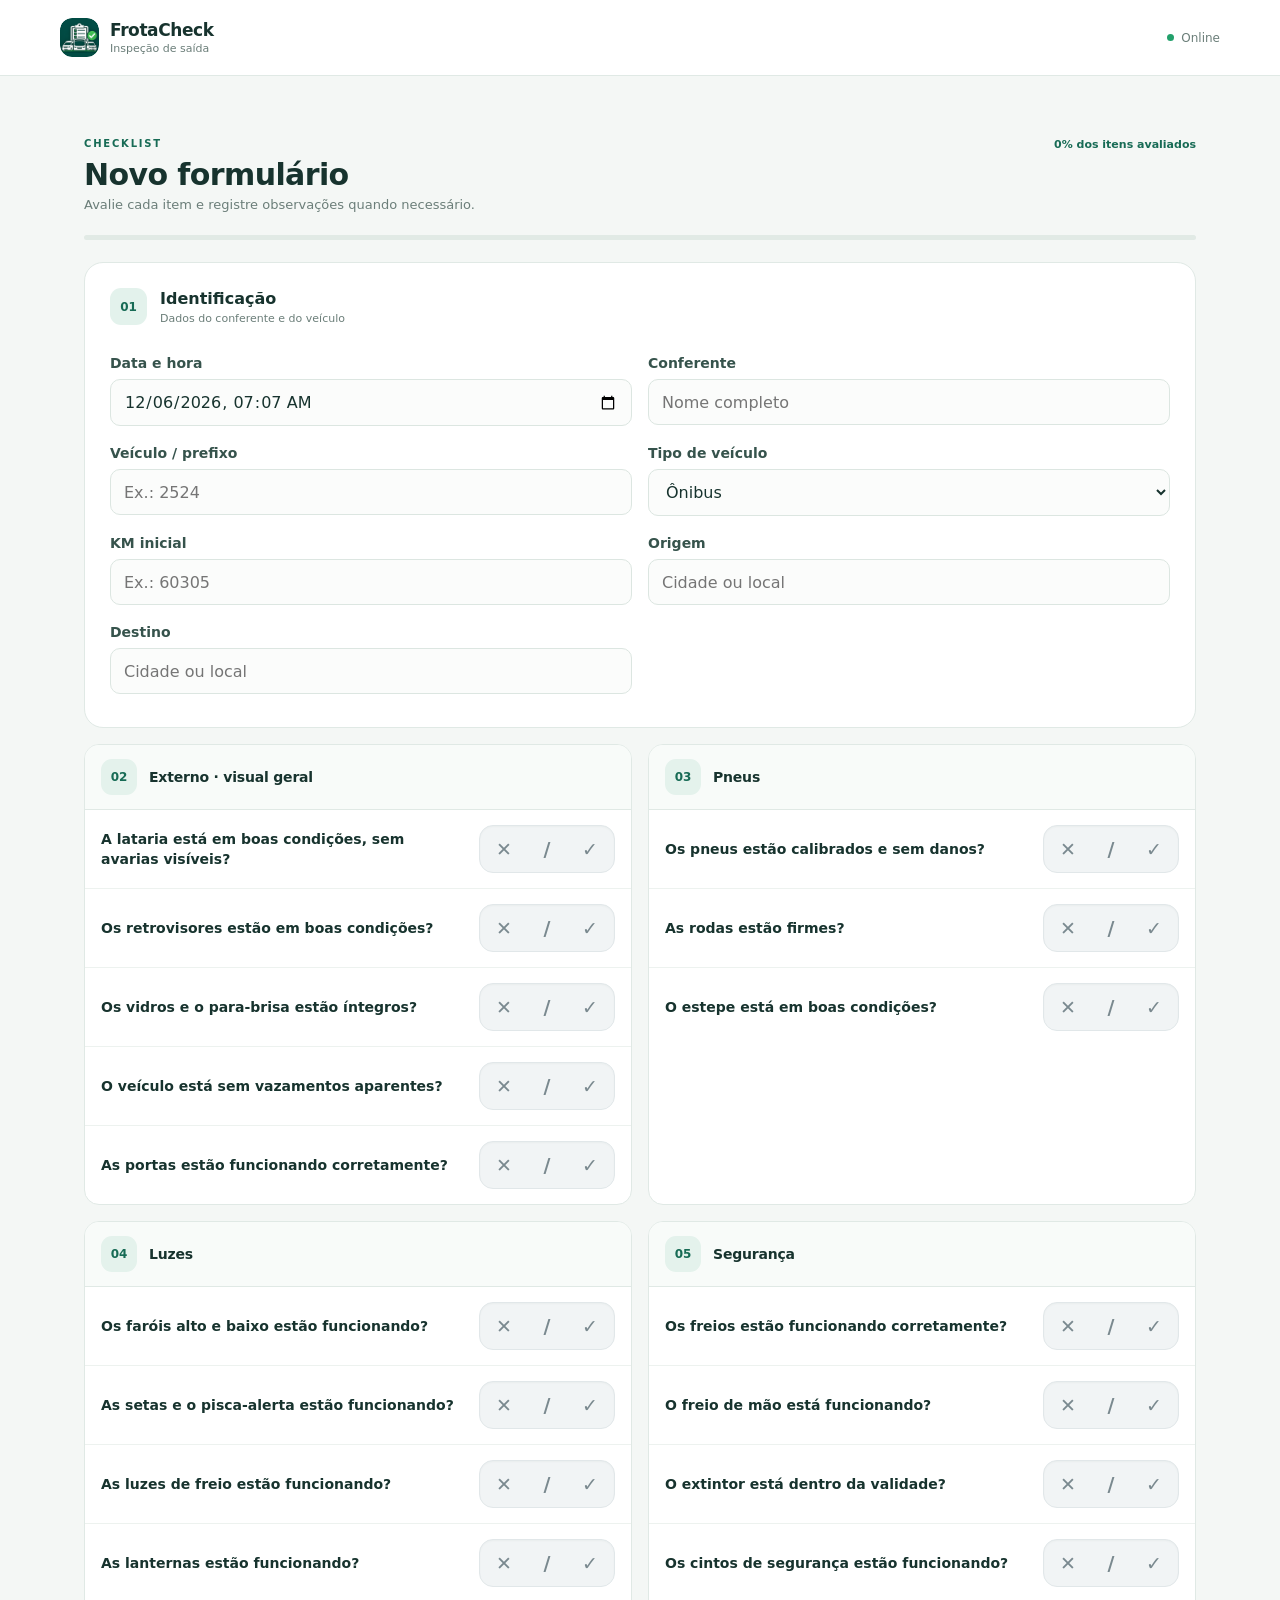
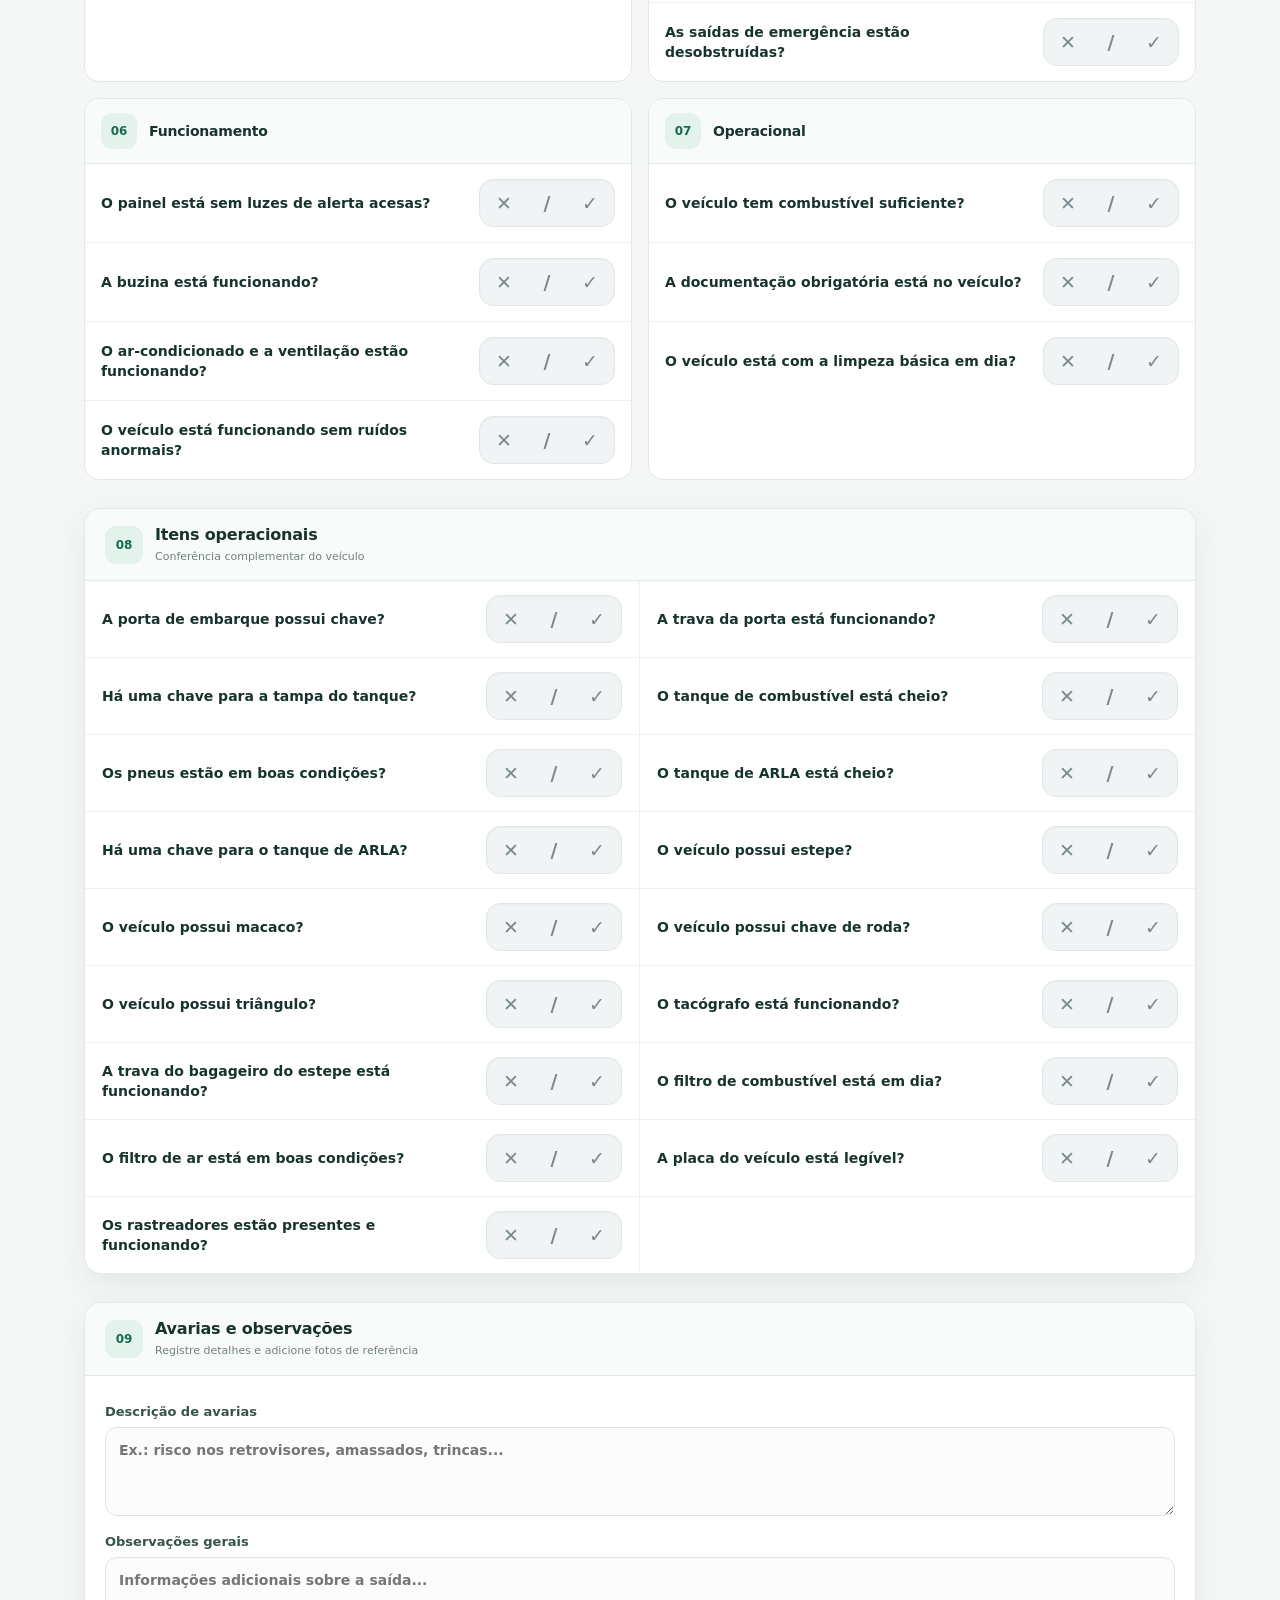
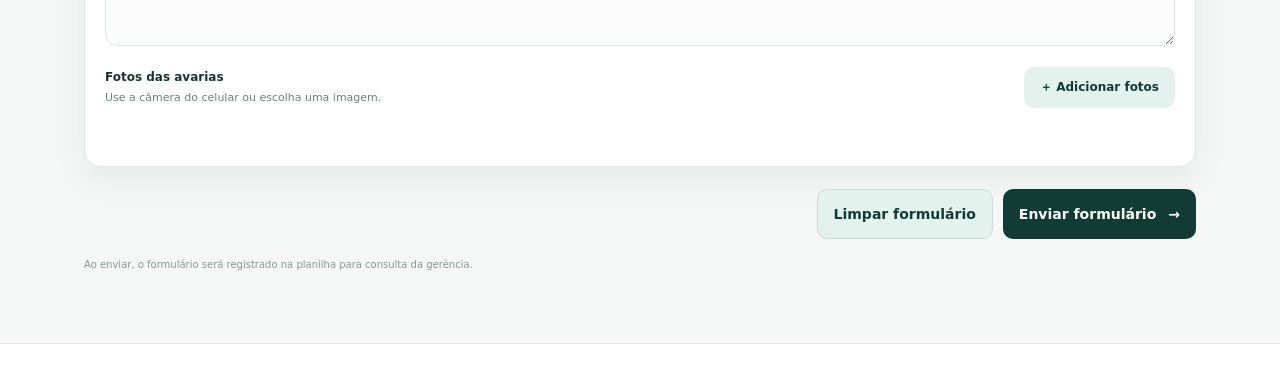
==== commit a2ea1c5b: "melhoria status" ====
--- a/Checklist/index.html
+++ b/Checklist/index.html
@@ -45,7 +45,7 @@
       <div class="progress-track"><div id="progressBar"></div></div>
       <form id="checklistForm">
         <section class="panel form-section">
-          <div class="section-title"><span class="section-number">01</span><div><h2>Identificação da viagem</h2><p>Dados do conferente e do veículo</p></div></div>
+          <div class="section-title"><span class="section-number">01</span><div><h2>Identificação</h2><p>Dados do conferente e do veículo</p></div></div>
           <div class="field-grid">
             <label>Data e hora<input id="dateTime" name="dateTime" type="datetime-local" required></label>
             <label>Conferente<input id="driver" name="driver" required placeholder="Nome completo"></label>
@@ -65,9 +65,9 @@
           <header class="check-section-head"><span class="section-number">09</span><div><h2>Avarias e observações</h2><p>Registre detalhes e adicione fotos de referência</p></div></header>
           <div class="special-section-body">
           <label>Descrição de avarias<textarea id="damageNotes" rows="3" placeholder="Ex.: risco nos retrovisores, amassados, trincas..."></textarea></label>
+          <label>Observações gerais<textarea id="generalNotes" rows="3" placeholder="Informações adicionais sobre a saída..."></textarea></label>
           <div class="photo-head"><div><strong>Fotos das avarias</strong><p class="muted">Use a câmera do celular ou escolha uma imagem.</p></div><button id="addPhotosBtn" type="button" class="btn btn-secondary photo-button" aria-haspopup="dialog">＋ Adicionar fotos</button><input id="photoInputCamera" type="file" accept="image/*" capture="environment" hidden><input id="photoInput" type="file" accept="image/*" multiple hidden></div>
           <div id="photoGallery" class="photo-gallery"></div>
-          <label>Observações gerais<textarea id="generalNotes" rows="3" placeholder="Informações adicionais sobre a saída..."></textarea></label>
           </div>
         </section>
         <div class="form-actions"><button id="clearFormBtn" type="button" class="btn btn-secondary">Limpar formulário</button><button id="finishBtn" type="button" class="btn btn-primary">Enviar formulário <span>→</span></button></div>
--- a/styles.css
+++ b/styles.css
@@ -330,3 +330,9 @@
   .item-options{gap:1px;padding:3px}
 }
 @media(prefers-reduced-motion:reduce){.item-options .choice,.item-options .choice span,.check-item .item-note,.mini-btn,.history-card{transition:none!important;animation:none!important}}
+
+
+/* Gerência: pendências devem ser percebidas imediatamente. */
+.status-pill.has-issues{background:#fee8e7!important;color:#b42318!important;border:1px solid #f3b8b5!important}
+.detail-photo-state{padding:16px;border-top:1px solid #edf2ef;color:#657871;font-size:12px;text-align:center;background:#fbfdfc}
+.detail-photo-state.is-error{color:#b42318;background:#fff7f6}
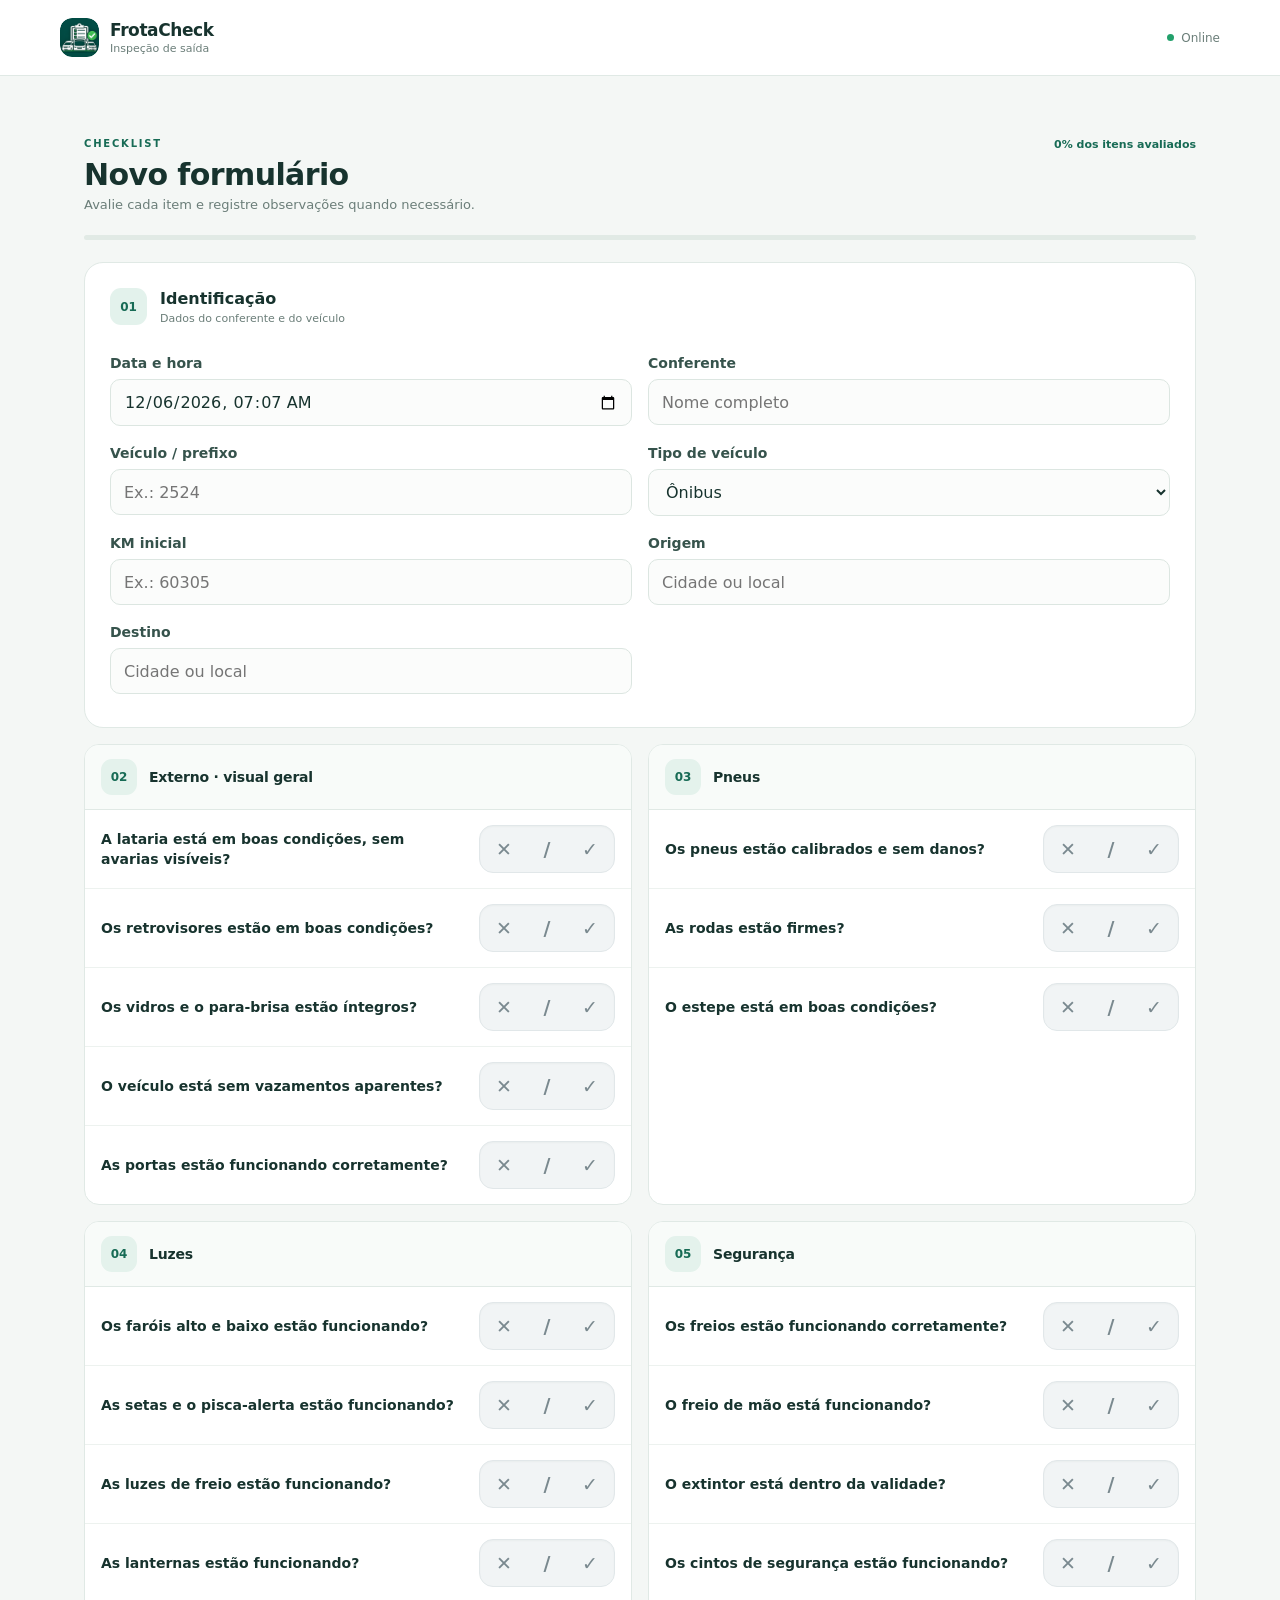
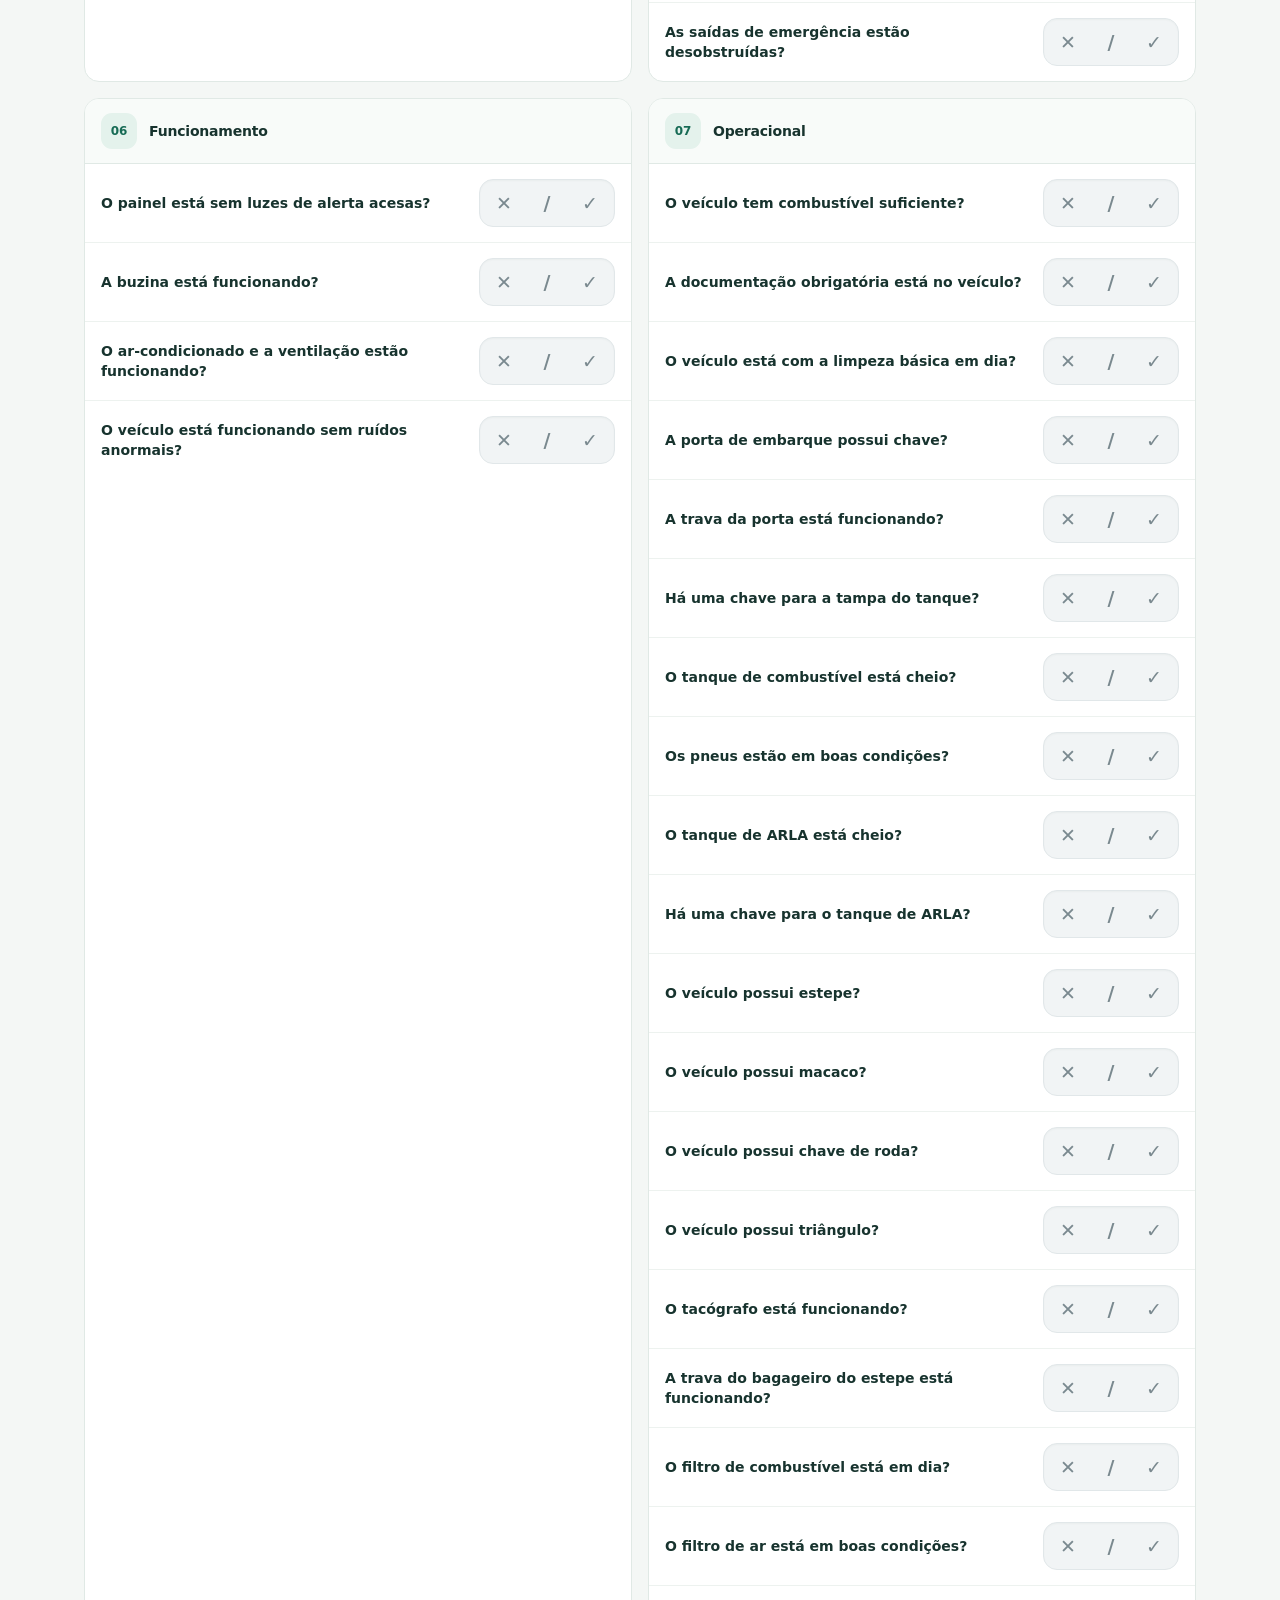
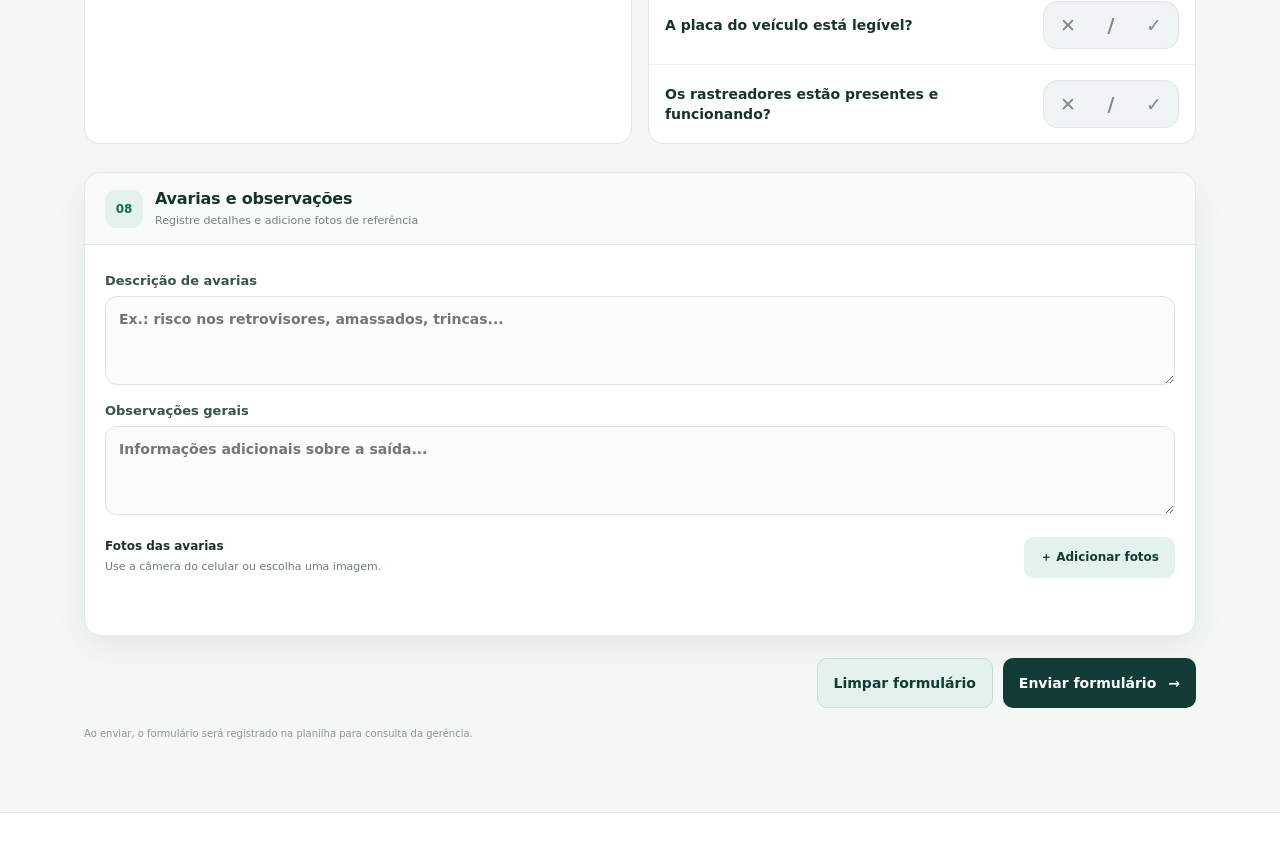
==== commit 380502c6: "melhoria" ====
--- a/Checklist/index.html
+++ b/Checklist/index.html
@@ -28,11 +28,11 @@
       </div>
       <div class="stats-grid">
         <article class="stat-card"><span>Sem pendências</span><strong id="statTotal">0</strong></article>
-        <article class="stat-card"><span>Com pendências</span><strong id="statWithIssues">0</strong></article>
+        <article class="stat-card"><span>Com Avarias</span><strong id="statWithIssues">0</strong></article>
         <article class="stat-card"><span>Total</span><strong id="statIssues">0</strong></article>
       </div>
       <div class="content-heading"><div><h2>Todos os formulários</h2><p class="muted">Formulários enviados à nuvem.</p></div>
-        <div class="filter-wrap"><input id="historySearch" placeholder="Buscar veículo, destino..." aria-label="Buscar no histórico"><select id="historyFilter" aria-label="Filtrar histórico"><option value="all">Todos</option><option value="clean">Sem pendências</option><option value="issues">Com pendências</option></select></div>
+        <div class="filter-wrap"><input id="historySearch" placeholder="Buscar veículo, prefixo ou destino..." aria-label="Buscar por veículo, prefixo, conferente ou destino"></div>
       </div>
       <div id="historyLoading" class="loading-state">Buscando os checklists mais recentes…</div>
       <div id="historyList" class="history-list" hidden></div>
@@ -57,12 +57,8 @@
           </div>
         </section>
         <div id="checklistSections"></div>
-        <section class="check-group special-check-section operational-section">
-          <header class="check-section-head"><span class="section-number">08</span><div><h2>Itens operacionais</h2><p>Conferência complementar do veículo</p></div></header>
-          <div id="operationalItems" class="item-list operational-items-grid"></div>
-        </section>
         <section class="check-group special-check-section extra-notes-section">
-          <header class="check-section-head"><span class="section-number">09</span><div><h2>Avarias e observações</h2><p>Registre detalhes e adicione fotos de referência</p></div></header>
+          <header class="check-section-head"><span class="section-number">08</span><div><h2>Avarias e observações</h2><p>Registre detalhes e adicione fotos de referência</p></div></header>
           <div class="special-section-body">
           <label>Descrição de avarias<textarea id="damageNotes" rows="3" placeholder="Ex.: risco nos retrovisores, amassados, trincas..."></textarea></label>
           <label>Observações gerais<textarea id="generalNotes" rows="3" placeholder="Informações adicionais sobre a saída..."></textarea></label>
--- a/styles.css
+++ b/styles.css
@@ -72,8 +72,8 @@
   *{-webkit-print-color-adjust:exact;print-color-adjust:exact}
 }
 
-/* Melhorias de envio, cartões interativos e relatório */
-.stats-grid .stat-card{cursor:pointer;transition:transform .18s ease,box-shadow .18s ease,border-color .18s ease}.stats-grid .stat-card:hover{transform:translateY(-3px);box-shadow:0 12px 28px rgba(18,59,53,.10);border-color:#a8cfc0}.stats-grid .stat-card:nth-child(1) strong{color:#237047}.stats-grid .stat-card:nth-child(2) strong{color:#b83232}.pdf-button{margin-top:12px;border-radius:12px;padding:13px 20px;background:linear-gradient(135deg,#176b55,#123b35);box-shadow:0 7px 18px rgba(18,59,53,.2);font-size:13px}.pdf-button span{font-size:18px}.is-sending:after{content:"";position:fixed;inset:0;z-index:9998;background:rgba(10,31,27,.48);backdrop-filter:blur(4px)}.is-sending:before{content:"Enviando formulário…\A Seus dados e fotos estão sendo enviados com segurança.\Aguarde só um instante.";white-space:pre-line;text-align:center;position:fixed;z-index:9999;top:50%;left:50%;transform:translate(-50%,-50%);width:min(360px,calc(100vw - 40px));padding:82px 24px 26px;border-radius:22px;background:#fff;color:#17332e;font-weight:800;font-size:17px;line-height:1.7;box-shadow:0 25px 90px rgba(0,0,0,.25);background-image:radial-gradient(circle at 50% 42px,#e3f2ec 0,#e3f2ec 29px,transparent 30px)}.is-sending:before{animation:sendPulse 1.3s ease-in-out infinite alternate}.spinner{display:inline-block;width:15px;height:15px;border:2px solid rgba(255,255,255,.4);border-top-color:white;border-radius:50%;animation:spin .7s linear infinite;vertical-align:middle}@keyframes spin{to{transform:rotate(360deg)}}@keyframes sendPulse{from{box-shadow:0 25px 80px rgba(0,0,0,.2)}to{box-shadow:0 25px 90px rgba(0,0,0,.32)}}
+/* Indicadores informativos e relatório. */
+.stats-grid .stat-card{cursor:default;transition:border-color .18s,box-shadow .18s}.stats-grid .stat-card:hover{transform:none;box-shadow:var(--shadow)}.stats-grid .stat-card:nth-child(1) strong{color:#237047}.stats-grid .stat-card:nth-child(2) strong{color:#b83232}.pdf-button{margin-top:12px;border-radius:12px;padding:13px 20px;background:linear-gradient(135deg,#176b55,#123b35);box-shadow:0 7px 18px rgba(18,59,53,.2);font-size:13px}.pdf-button span{font-size:18px}.is-sending:after{content:"";position:fixed;inset:0;z-index:9998;background:rgba(10,31,27,.48);backdrop-filter:blur(4px)}.is-sending:before{content:"Enviando formulário…\A Seus dados e fotos estão sendo enviados com segurança.\Aguarde só um instante.";white-space:pre-line;text-align:center;position:fixed;z-index:9999;top:50%;left:50%;transform:translate(-50%,-50%);width:min(360px,calc(100vw - 40px));padding:82px 24px 26px;border-radius:22px;background:#fff;color:#17332e;font-weight:800;font-size:17px;line-height:1.7;box-shadow:0 25px 90px rgba(0,0,0,.25);background-image:radial-gradient(circle at 50% 42px,#e3f2ec 0,#e3f2ec 29px,transparent 30px)}.is-sending:before{animation:sendPulse 1.3s ease-in-out infinite alternate}.spinner{display:inline-block;width:15px;height:15px;border:2px solid rgba(255,255,255,.4);border-top-color:white;border-radius:50%;animation:spin .7s linear infinite;vertical-align:middle}@keyframes spin{to{transform:rotate(360deg)}}@keyframes sendPulse{from{box-shadow:0 25px 80px rgba(0,0,0,.2)}to{box-shadow:0 25px 90px rgba(0,0,0,.32)}}
 @media print{@page{size:A4;margin:12mm;@bottom-right{content:"Página " counter(page) " de " counter(pages);font-size:9pt;color:#68756f}}@page:first{@top-left{content:none}@top-right{content:none}}html,body{margin:0!important;padding:0!important}body>footer{display:none!important}.detail-hero{background:#123b35!important;color:#fff!important;border-radius:8px!important;padding:18px!important}.detail-hero .eyebrow{color:#176b55!important}.detail-readonly{color:#52645d!important;background:#f4f7f5!important}}
 
 /* FrotaCheck: acessibilidade para conferentes e animação de envio */
@@ -241,9 +241,6 @@
 .special-check-section .check-section-head .section-number{width:38px;height:38px;flex-basis:38px}
 .special-check-section .check-section-head h2{font-size:16px}
 .special-check-section .check-section-head p{font-size:11px}
-.operational-items-grid{display:grid;grid-template-columns:repeat(2,minmax(0,1fr));column-gap:0}
-.operational-items-grid .check-item{padding:14px 17px}
-.operational-items-grid .check-item:nth-child(odd){border-right:1px solid #edf2ef}
 .special-section-body{padding:18px 20px 22px}
 .special-section-body>label{display:flex;flex-direction:column;gap:8px;margin:10px 0 18px;color:#36534c;font-size:13px;font-weight:700}
 .special-section-body textarea{width:100%;min-width:0;max-width:100%;box-sizing:border-box;border:1px solid #dce6e1;border-radius:12px;background:#fbfcfb;padding:12px 13px;font:inherit;font-size:14px;line-height:1.5;resize:vertical}
@@ -286,9 +283,6 @@
   .check-item .item-note{grid-column:1/-1}
   .special-check-section{margin-top:22px}
   .special-check-section .check-section-head{padding:13px 14px}
-  .operational-items-grid{grid-template-columns:minmax(0,1fr)}
-  .operational-items-grid .check-item:nth-child(odd){border-right:0}
-  .operational-items-grid .check-item{padding:12px 10px}
   .special-section-body{padding:14px 12px 18px}
   .special-section-body>label{font-size:12px}
   .photo-head{display:flex;align-items:flex-start;gap:10px;flex-direction:column}
@@ -336,3 +330,7 @@
 .status-pill.has-issues{background:#fee8e7!important;color:#b42318!important;border:1px solid #f3b8b5!important}
 .detail-photo-state{padding:16px;border-top:1px solid #edf2ef;color:#657871;font-size:12px;text-align:center;background:#fbfdfc}
 .detail-photo-state.is-error{color:#b42318;background:#fff7f6}
+
+/* Gerência: busca única, sem filtro manual por status. */
+.filter-wrap{width:min(100%,390px)}.filter-wrap input{width:100%;flex:1}
+@media(max-width:760px){.filter-wrap{width:100%}.filter-wrap input{width:100%}}
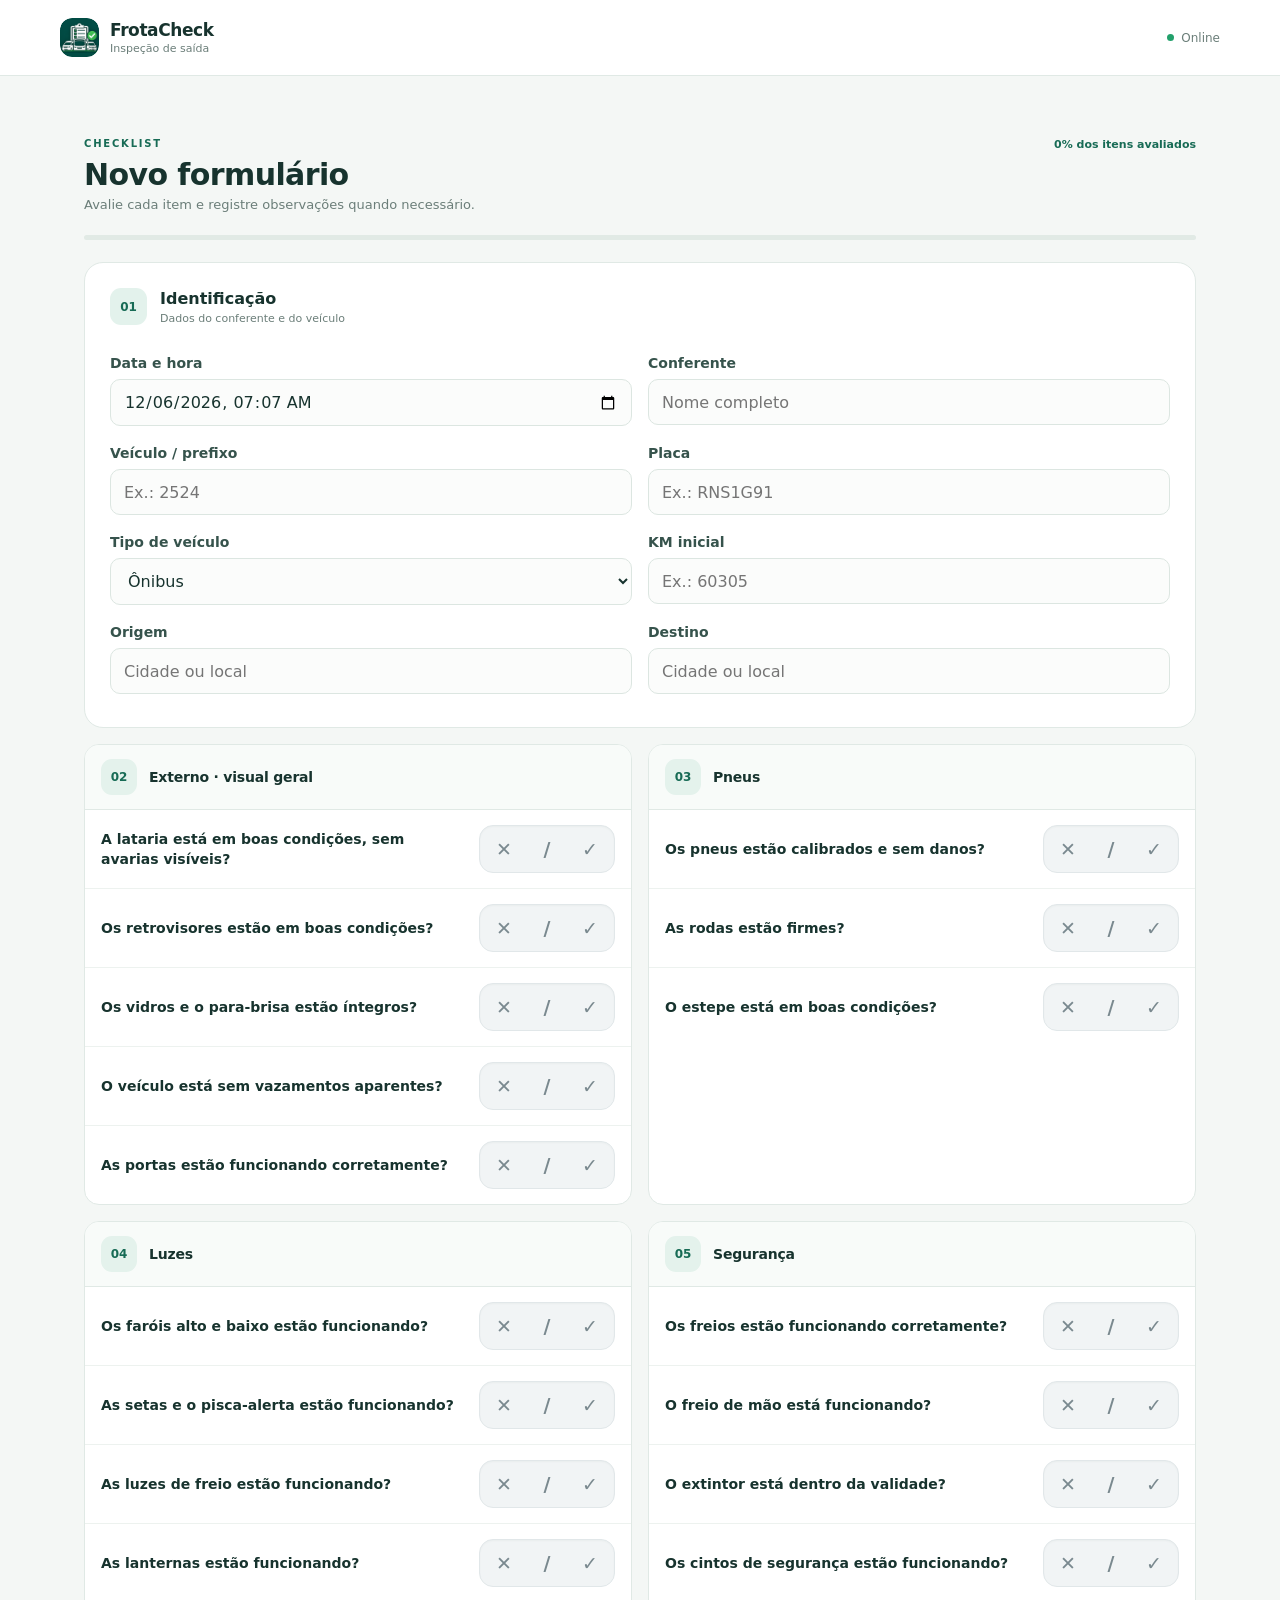
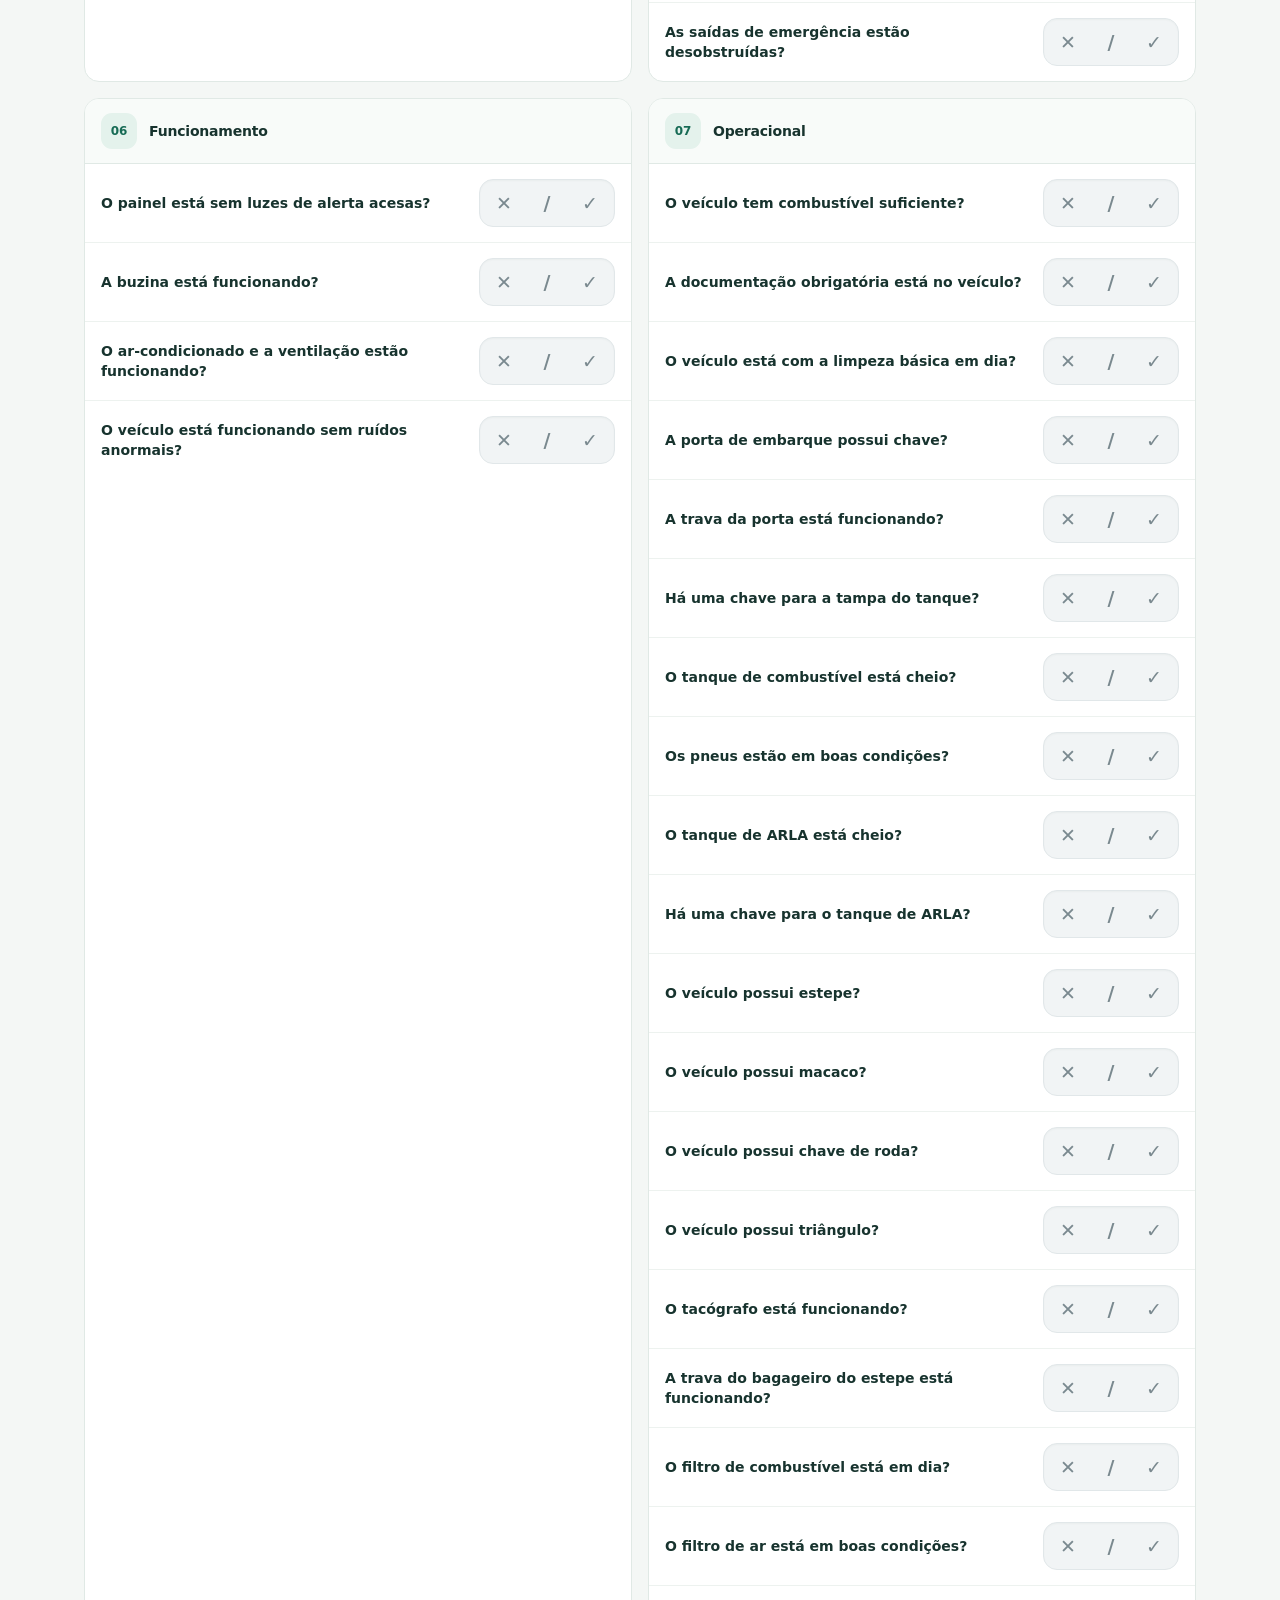
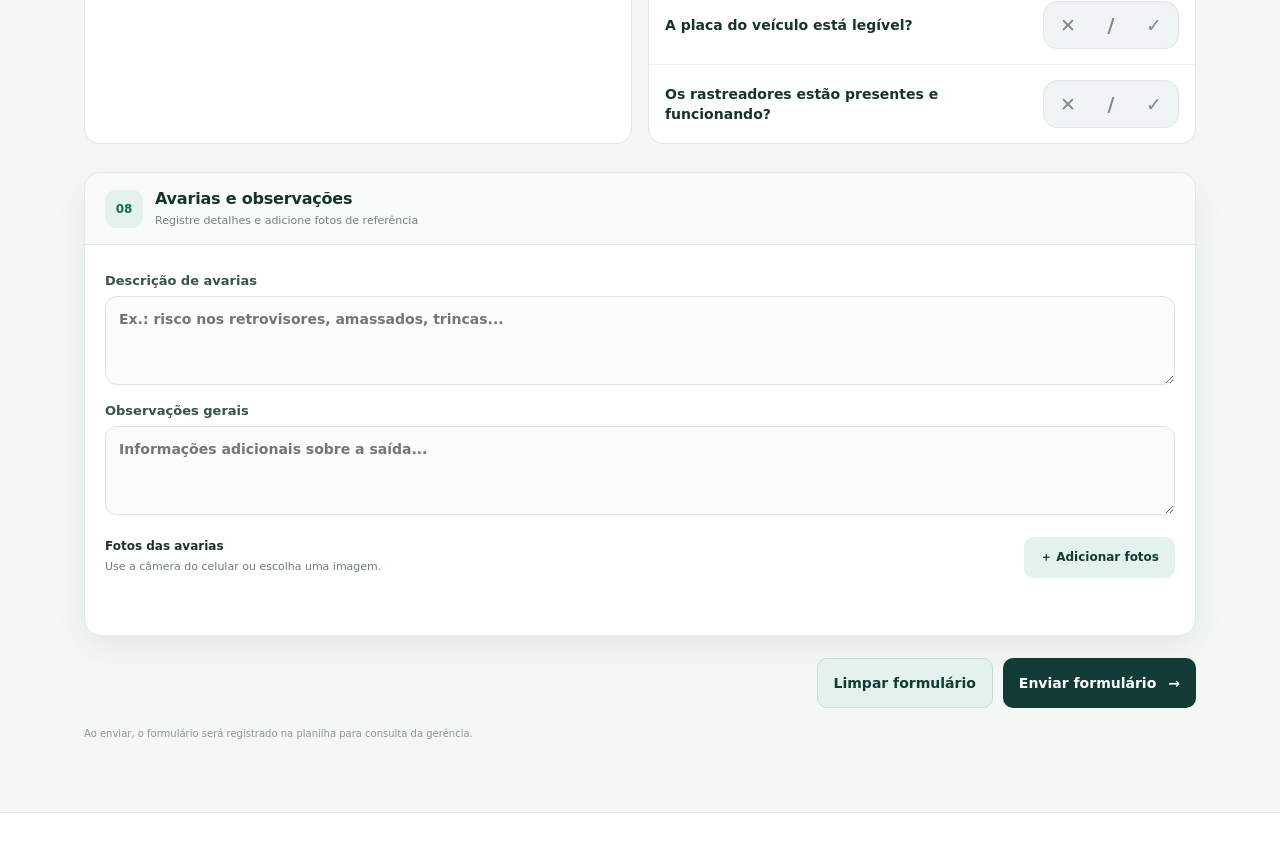
==== commit 7c1bbc50: "veiculo interativo" ====
--- a/Checklist/index.html
+++ b/Checklist/index.html
@@ -50,6 +50,7 @@
             <label>Data e hora<input id="dateTime" name="dateTime" type="datetime-local" required></label>
             <label>Conferente<input id="driver" name="driver" required placeholder="Nome completo"></label>
             <label>Veículo / prefixo<input id="vehicle" name="vehicle" required placeholder="Ex.: 2524"></label>
+            <label>Placa<input id="plate" name="plate" maxlength="8" autocomplete="off" placeholder="Ex.: RNS1G91"></label>
             <label>Tipo de veículo<select id="vehicleType" name="vehicleType"><option>Ônibus</option><option>Micro-ônibus</option><option>Van</option></select></label>
             <label>KM inicial<input id="odometer" name="odometer" type="number" min="0" required placeholder="Ex.: 60305"></label>
             <label>Origem<input id="origin" name="origin" required placeholder="Cidade ou local"></label>
--- a/styles.css
+++ b/styles.css
@@ -334,3 +334,84 @@
 /* Gerência: busca única, sem filtro manual por status. */
 .filter-wrap{width:min(100%,390px)}.filter-wrap input{width:100%;flex:1}
 @media(max-width:760px){.filter-wrap{width:100%}.filter-wrap input{width:100%}}
+
+
+/* Mapa vetorial interativo do ônibus na conferência da Gerência. */
+.bus-map-panel{background:#fff;border:1px solid var(--line);border-radius:18px;padding:20px 22px;margin:0 0 17px;box-shadow:0 10px 28px rgba(18,59,53,.055);overflow:hidden}
+.bus-map-heading{display:flex;align-items:flex-start;justify-content:space-between;gap:16px;margin-bottom:14px}
+.bus-map-kicker{display:block;color:#2b8066;font-size:9px;font-weight:900;letter-spacing:1.65px;margin-bottom:6px}
+.bus-map-heading h2{margin:0;color:#17332e;font-size:20px;letter-spacing:-.5px}
+.bus-map-heading p{margin:6px 0 0;color:#6b7e79;font-size:11px;line-height:1.55;max-width:560px}
+.bus-map-heading p strong{color:#a83232}
+.bus-map-count{display:inline-flex;align-items:center;justify-content:center;flex:0 0 auto;min-height:32px;padding:7px 11px;border-radius:999px;font-size:10px;font-weight:850;white-space:nowrap}
+.bus-map-count.has-damage{background:#fff0ef;border:1px solid #f2c7c4;color:#b42318}
+.bus-map-count.is-clear{background:#eaf5ef;border:1px solid #cce6d8;color:#237047}
+.bus-map-count.has-photos{background:#eef3fb;border:1px solid #d6e1f2;color:#365a8f}
+.bus-view-switch{display:flex;gap:6px;width:max-content;max-width:100%;padding:4px;background:#f0f5f2;border:1px solid #e1ebe5;border-radius:12px;margin-bottom:12px}
+.bus-view-switch button{display:inline-flex;align-items:center;justify-content:center;gap:7px;min-height:37px;padding:8px 14px;border:1px solid transparent;border-radius:9px;background:transparent;color:#63736c;font-size:11px;font-weight:800;transition:background .18s,color .18s,border-color .18s,box-shadow .18s}
+.bus-view-switch button[aria-pressed="true"]{background:#fff;border-color:#d7e4dd;color:#174b3e;box-shadow:0 3px 9px rgba(18,59,53,.08)}
+.bus-view-icon{font-size:15px;line-height:1;color:#82938a}
+.bus-view-switch button[aria-pressed="true"] .bus-view-icon{color:#176b55}
+.bus-illustration{position:relative;display:grid;place-items:center;min-height:220px;padding:8px 4px 0;background:linear-gradient(180deg,#fbfdfc,#f3f7f5);border:1px solid #e5ede8;border-radius:15px;overflow:hidden}
+.bus-svg{display:block;width:100%;height:auto;max-height:420px;overflow:visible}
+.bus-svg-side{max-width:1000px}
+.bus-svg-front,.bus-svg-rear{max-width:640px}
+.bus-hotspot{cursor:pointer;outline:none}
+.bus-hotspot-pulse{fill:#e12828;opacity:.18;animation:busPulse 1.9s ease-out infinite;transform-box:fill-box;transform-origin:center}
+.bus-hotspot-core{fill:#d92323;stroke:#fff;stroke-width:3;filter:drop-shadow(0 2px 4px rgba(153,20,20,.28));transition:r .15s ease,fill .15s ease}
+.bus-hotspot-number{font:900 9px Arial,sans-serif;fill:#fff;pointer-events:none}
+.bus-hotspot:hover .bus-hotspot-core,.bus-hotspot.is-active .bus-hotspot-core{fill:#991b1b;stroke:#ffe2df;stroke-width:4}
+.bus-hotspot:focus-visible .bus-hotspot-core{stroke:#101e31;stroke-width:4}
+@keyframes busPulse{0%{transform:scale(.68);opacity:.3}80%,100%{transform:scale(1.55);opacity:0}}
+.bus-map-legend{display:flex;align-items:center;justify-content:space-between;gap:12px;padding:11px 2px 7px;color:#697b73;font-size:10px}
+.bus-map-legend>span:first-child{display:flex;align-items:center;gap:7px}
+.bus-map-legend>span:first-child i{width:9px;height:9px;border-radius:50%;background:#d92323;box-shadow:0 0 0 4px #ffe4e2}
+.bus-map-prefix{font-size:10px;color:#7a8a83}
+.bus-map-prefix strong{color:#17332e;font-weight:850}
+.bus-selected-info{display:flex;align-items:flex-start;gap:10px;min-height:54px;padding:12px 13px;border:1px solid #f0d2cf;border-radius:12px;background:#fff8f7;color:#8f2420;font-size:11px}
+.bus-selected-dot{width:10px;height:10px;flex:0 0 10px;border-radius:50%;background:#d92323;margin-top:2px;box-shadow:0 0 0 4px #ffe2df}
+.bus-selected-info strong{display:block;color:#7e1d1a;font-size:12px}
+.bus-selected-info p{margin:4px 0 0;color:#8f514d;line-height:1.5;overflow-wrap:anywhere}
+.bus-selected-info small{display:block;margin-top:4px;color:#9e7772}
+.bus-issues-list{margin-top:17px}
+.bus-issues-list h3{margin:0 0 9px;color:#344e45;font-size:12px}
+.bus-issues-list>div{display:grid;grid-template-columns:repeat(2,minmax(0,1fr));gap:7px}
+.bus-issue-chip{display:flex;align-items:center;gap:9px;min-width:0;text-align:left;padding:10px;border:1px solid #e7ebe8;border-radius:11px;background:#fff;color:#203a33;transition:border-color .16s,background .16s,transform .16s}
+.bus-issue-chip:hover:not(:disabled),.bus-issue-chip.is-active{border-color:#e8aaa6;background:#fff8f7;transform:translateY(-1px)}
+.bus-issue-chip:disabled{cursor:default;opacity:.68;background:#fafbfa}
+.bus-issue-index{display:grid;place-items:center;width:28px;height:28px;flex:0 0 28px;border-radius:9px;background:#ffeded;color:#b42318;font-size:9px;font-weight:900}
+.bus-issue-chip>span:nth-child(2){display:block;min-width:0;flex:1}
+.bus-issue-chip strong{display:block;font-size:10px;line-height:1.35}
+.bus-issue-chip small{display:block;margin-top:3px;color:#77867f;font-size:9px;line-height:1.35;overflow-wrap:anywhere}
+.bus-issue-arrow{color:#aa5852;font-weight:900}
+.bus-clear-note{display:flex;align-items:center;gap:10px;padding:12px 13px;border-radius:11px;background:#f1f8f4;border:1px solid #d9ebdf;color:#237047}
+.bus-clear-note>span{display:grid;place-items:center;width:28px;height:28px;border-radius:9px;background:#d9f0e2;font-weight:900}
+.bus-clear-note strong,.bus-clear-note small{display:block}
+.bus-clear-note strong{font-size:11px}
+.bus-clear-note small{margin-top:3px;color:#6e8176;font-size:9px}
+.bus-unmapped{margin-top:12px;padding:11px 13px;border-radius:10px;background:#f7f8f7;border:1px solid #e7ece8;color:#697971}
+.bus-unmapped strong{display:block;font-size:10px;color:#43574e}
+.bus-unmapped p{margin:4px 0 0;font-size:10px;line-height:1.5}
+.bus-map-footnote{margin:11px 2px 0;color:#78877f;font-size:9px;line-height:1.5}
+@media(max-width:760px){
+  .bus-map-panel{padding:15px 12px;border-radius:15px;margin-bottom:13px}
+  .bus-map-heading{flex-direction:column;gap:9px}
+  .bus-map-heading h2{font-size:18px}
+  .bus-map-count{min-height:28px}
+  .bus-view-switch{width:100%;display:grid;grid-template-columns:repeat(3,minmax(0,1fr));gap:4px}
+  .bus-view-switch button{padding:8px 4px;min-height:40px;font-size:11px}
+  .bus-illustration{min-height:150px;padding:7px 2px;border-radius:12px}
+  .bus-svg{width:100%;max-height:260px}
+  .bus-map-legend{align-items:flex-start;flex-direction:column;gap:6px}
+  .bus-issues-list>div{grid-template-columns:minmax(0,1fr)}
+}
+@media(max-width:380px){.bus-map-panel{padding:12px 9px}.bus-view-switch button{font-size:10px;gap:4px}.bus-illustration{min-height:130px}.bus-svg{max-height:220px}}
+@media(prefers-reduced-motion:reduce){.bus-hotspot-pulse{animation:none}.bus-view-switch button,.bus-hotspot-core,.bus-issue-chip{transition:none}}
+@media print{
+  .bus-map-panel{box-shadow:none;border:1px solid #d8e2dc;padding:12px;break-inside:avoid}
+  .bus-view-switch{display:none!important}
+  .bus-illustration{min-height:0;background:#f8faf9!important}
+  .bus-svg{max-height:260px}
+  .bus-hotspot-pulse{animation:none}
+  .bus-issue-chip{break-inside:avoid}
+}
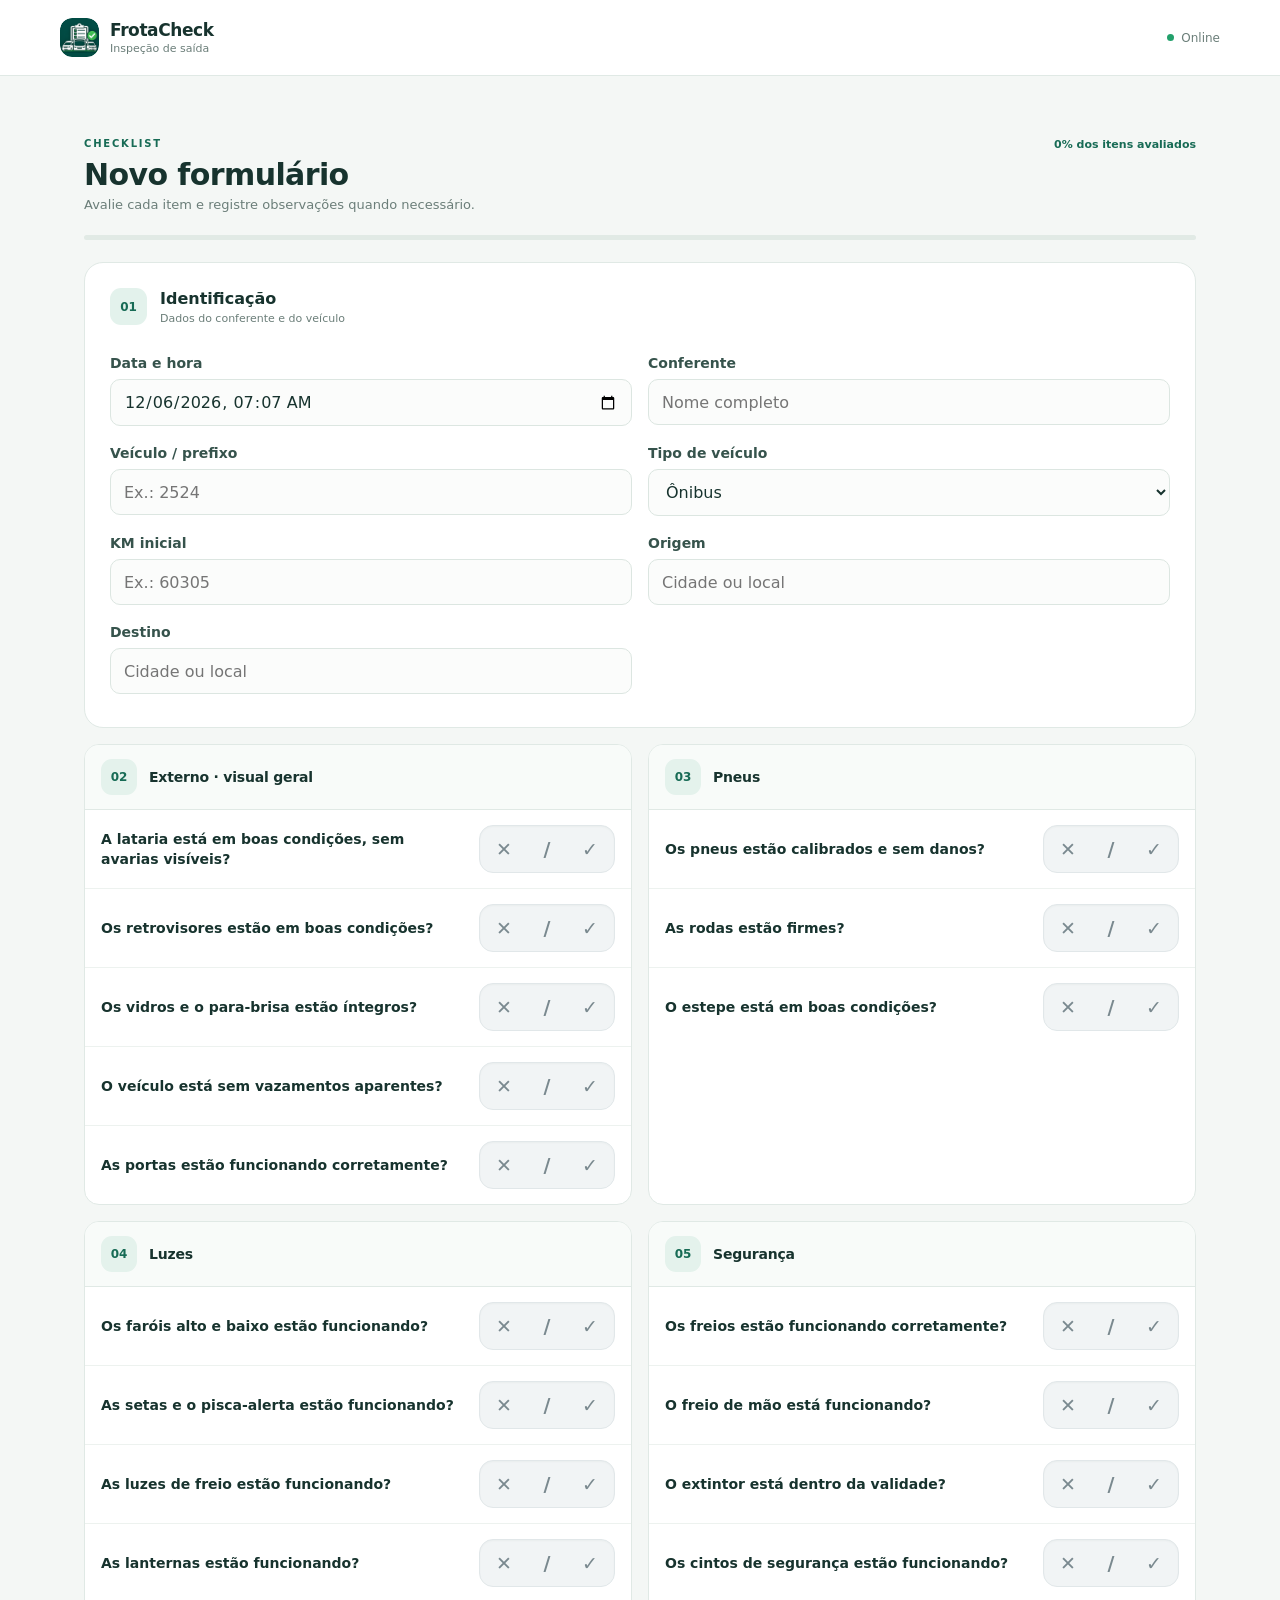
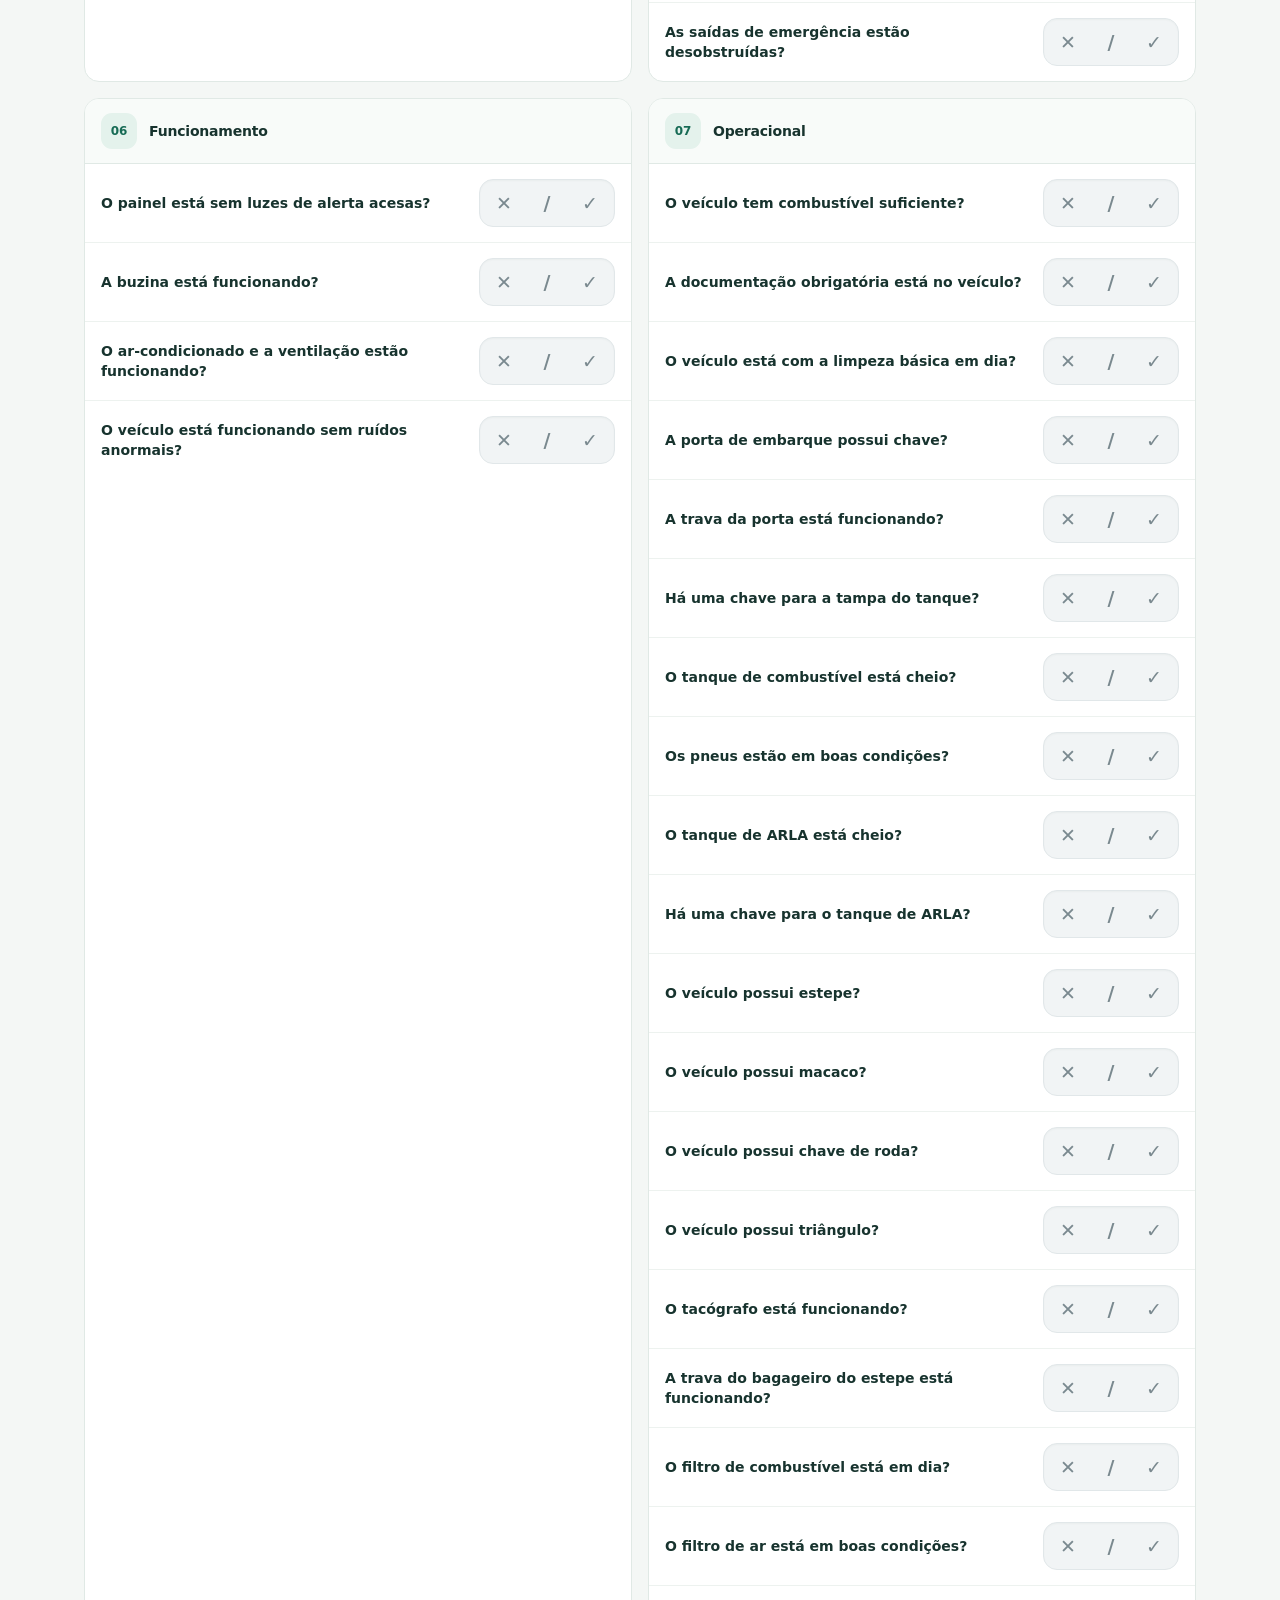
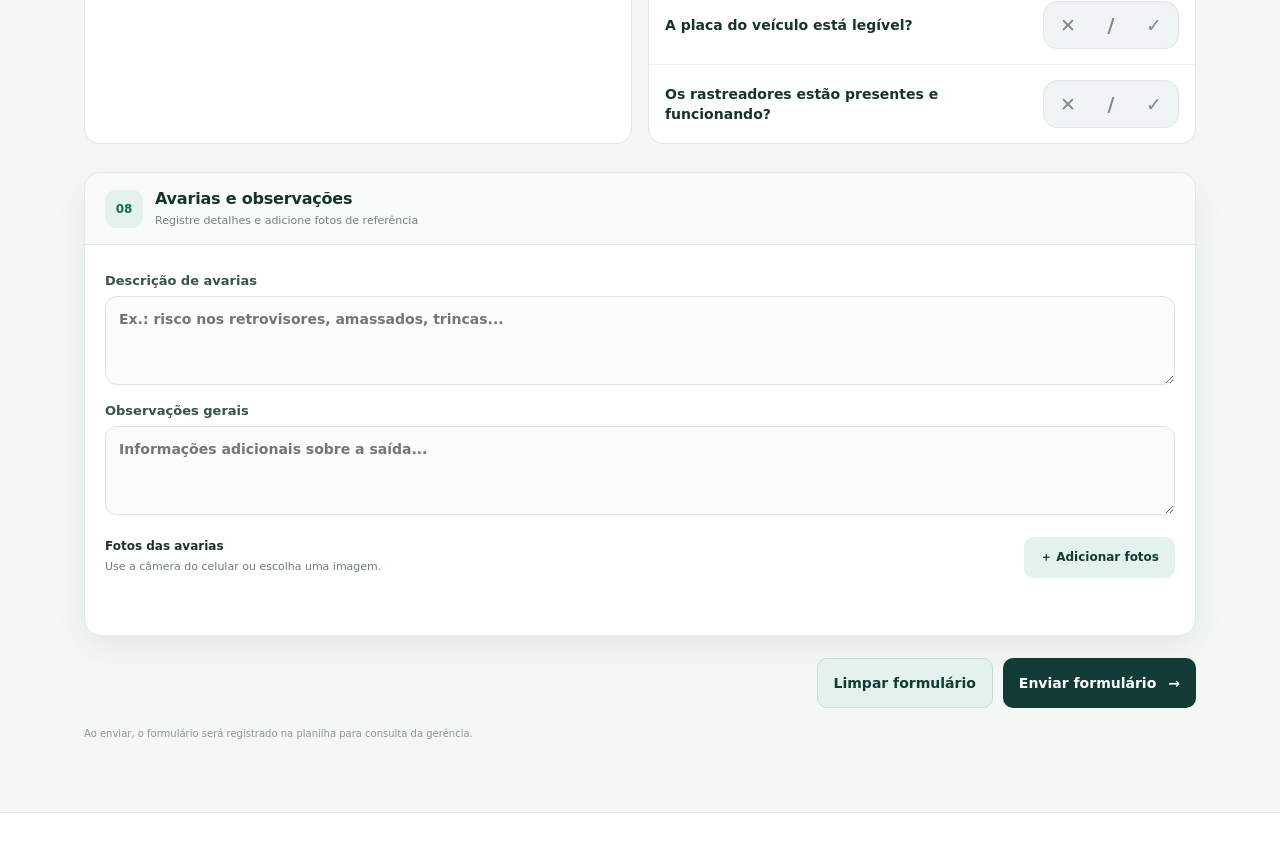
==== commit e704d80e: "Add files via upload" ====
--- a/Checklist/index.html
+++ b/Checklist/index.html
@@ -50,7 +50,6 @@
             <label>Data e hora<input id="dateTime" name="dateTime" type="datetime-local" required></label>
             <label>Conferente<input id="driver" name="driver" required placeholder="Nome completo"></label>
             <label>Veículo / prefixo<input id="vehicle" name="vehicle" required placeholder="Ex.: 2524"></label>
-            <label>Placa<input id="plate" name="plate" maxlength="8" autocomplete="off" placeholder="Ex.: RNS1G91"></label>
             <label>Tipo de veículo<select id="vehicleType" name="vehicleType"><option>Ônibus</option><option>Micro-ônibus</option><option>Van</option></select></label>
             <label>KM inicial<input id="odometer" name="odometer" type="number" min="0" required placeholder="Ex.: 60305"></label>
             <label>Origem<input id="origin" name="origin" required placeholder="Cidade ou local"></label>
--- a/styles.css
+++ b/styles.css
@@ -334,84 +334,3 @@
 /* Gerência: busca única, sem filtro manual por status. */
 .filter-wrap{width:min(100%,390px)}.filter-wrap input{width:100%;flex:1}
 @media(max-width:760px){.filter-wrap{width:100%}.filter-wrap input{width:100%}}
-
-
-/* Mapa vetorial interativo do ônibus na conferência da Gerência. */
-.bus-map-panel{background:#fff;border:1px solid var(--line);border-radius:18px;padding:20px 22px;margin:0 0 17px;box-shadow:0 10px 28px rgba(18,59,53,.055);overflow:hidden}
-.bus-map-heading{display:flex;align-items:flex-start;justify-content:space-between;gap:16px;margin-bottom:14px}
-.bus-map-kicker{display:block;color:#2b8066;font-size:9px;font-weight:900;letter-spacing:1.65px;margin-bottom:6px}
-.bus-map-heading h2{margin:0;color:#17332e;font-size:20px;letter-spacing:-.5px}
-.bus-map-heading p{margin:6px 0 0;color:#6b7e79;font-size:11px;line-height:1.55;max-width:560px}
-.bus-map-heading p strong{color:#a83232}
-.bus-map-count{display:inline-flex;align-items:center;justify-content:center;flex:0 0 auto;min-height:32px;padding:7px 11px;border-radius:999px;font-size:10px;font-weight:850;white-space:nowrap}
-.bus-map-count.has-damage{background:#fff0ef;border:1px solid #f2c7c4;color:#b42318}
-.bus-map-count.is-clear{background:#eaf5ef;border:1px solid #cce6d8;color:#237047}
-.bus-map-count.has-photos{background:#eef3fb;border:1px solid #d6e1f2;color:#365a8f}
-.bus-view-switch{display:flex;gap:6px;width:max-content;max-width:100%;padding:4px;background:#f0f5f2;border:1px solid #e1ebe5;border-radius:12px;margin-bottom:12px}
-.bus-view-switch button{display:inline-flex;align-items:center;justify-content:center;gap:7px;min-height:37px;padding:8px 14px;border:1px solid transparent;border-radius:9px;background:transparent;color:#63736c;font-size:11px;font-weight:800;transition:background .18s,color .18s,border-color .18s,box-shadow .18s}
-.bus-view-switch button[aria-pressed="true"]{background:#fff;border-color:#d7e4dd;color:#174b3e;box-shadow:0 3px 9px rgba(18,59,53,.08)}
-.bus-view-icon{font-size:15px;line-height:1;color:#82938a}
-.bus-view-switch button[aria-pressed="true"] .bus-view-icon{color:#176b55}
-.bus-illustration{position:relative;display:grid;place-items:center;min-height:220px;padding:8px 4px 0;background:linear-gradient(180deg,#fbfdfc,#f3f7f5);border:1px solid #e5ede8;border-radius:15px;overflow:hidden}
-.bus-svg{display:block;width:100%;height:auto;max-height:420px;overflow:visible}
-.bus-svg-side{max-width:1000px}
-.bus-svg-front,.bus-svg-rear{max-width:640px}
-.bus-hotspot{cursor:pointer;outline:none}
-.bus-hotspot-pulse{fill:#e12828;opacity:.18;animation:busPulse 1.9s ease-out infinite;transform-box:fill-box;transform-origin:center}
-.bus-hotspot-core{fill:#d92323;stroke:#fff;stroke-width:3;filter:drop-shadow(0 2px 4px rgba(153,20,20,.28));transition:r .15s ease,fill .15s ease}
-.bus-hotspot-number{font:900 9px Arial,sans-serif;fill:#fff;pointer-events:none}
-.bus-hotspot:hover .bus-hotspot-core,.bus-hotspot.is-active .bus-hotspot-core{fill:#991b1b;stroke:#ffe2df;stroke-width:4}
-.bus-hotspot:focus-visible .bus-hotspot-core{stroke:#101e31;stroke-width:4}
-@keyframes busPulse{0%{transform:scale(.68);opacity:.3}80%,100%{transform:scale(1.55);opacity:0}}
-.bus-map-legend{display:flex;align-items:center;justify-content:space-between;gap:12px;padding:11px 2px 7px;color:#697b73;font-size:10px}
-.bus-map-legend>span:first-child{display:flex;align-items:center;gap:7px}
-.bus-map-legend>span:first-child i{width:9px;height:9px;border-radius:50%;background:#d92323;box-shadow:0 0 0 4px #ffe4e2}
-.bus-map-prefix{font-size:10px;color:#7a8a83}
-.bus-map-prefix strong{color:#17332e;font-weight:850}
-.bus-selected-info{display:flex;align-items:flex-start;gap:10px;min-height:54px;padding:12px 13px;border:1px solid #f0d2cf;border-radius:12px;background:#fff8f7;color:#8f2420;font-size:11px}
-.bus-selected-dot{width:10px;height:10px;flex:0 0 10px;border-radius:50%;background:#d92323;margin-top:2px;box-shadow:0 0 0 4px #ffe2df}
-.bus-selected-info strong{display:block;color:#7e1d1a;font-size:12px}
-.bus-selected-info p{margin:4px 0 0;color:#8f514d;line-height:1.5;overflow-wrap:anywhere}
-.bus-selected-info small{display:block;margin-top:4px;color:#9e7772}
-.bus-issues-list{margin-top:17px}
-.bus-issues-list h3{margin:0 0 9px;color:#344e45;font-size:12px}
-.bus-issues-list>div{display:grid;grid-template-columns:repeat(2,minmax(0,1fr));gap:7px}
-.bus-issue-chip{display:flex;align-items:center;gap:9px;min-width:0;text-align:left;padding:10px;border:1px solid #e7ebe8;border-radius:11px;background:#fff;color:#203a33;transition:border-color .16s,background .16s,transform .16s}
-.bus-issue-chip:hover:not(:disabled),.bus-issue-chip.is-active{border-color:#e8aaa6;background:#fff8f7;transform:translateY(-1px)}
-.bus-issue-chip:disabled{cursor:default;opacity:.68;background:#fafbfa}
-.bus-issue-index{display:grid;place-items:center;width:28px;height:28px;flex:0 0 28px;border-radius:9px;background:#ffeded;color:#b42318;font-size:9px;font-weight:900}
-.bus-issue-chip>span:nth-child(2){display:block;min-width:0;flex:1}
-.bus-issue-chip strong{display:block;font-size:10px;line-height:1.35}
-.bus-issue-chip small{display:block;margin-top:3px;color:#77867f;font-size:9px;line-height:1.35;overflow-wrap:anywhere}
-.bus-issue-arrow{color:#aa5852;font-weight:900}
-.bus-clear-note{display:flex;align-items:center;gap:10px;padding:12px 13px;border-radius:11px;background:#f1f8f4;border:1px solid #d9ebdf;color:#237047}
-.bus-clear-note>span{display:grid;place-items:center;width:28px;height:28px;border-radius:9px;background:#d9f0e2;font-weight:900}
-.bus-clear-note strong,.bus-clear-note small{display:block}
-.bus-clear-note strong{font-size:11px}
-.bus-clear-note small{margin-top:3px;color:#6e8176;font-size:9px}
-.bus-unmapped{margin-top:12px;padding:11px 13px;border-radius:10px;background:#f7f8f7;border:1px solid #e7ece8;color:#697971}
-.bus-unmapped strong{display:block;font-size:10px;color:#43574e}
-.bus-unmapped p{margin:4px 0 0;font-size:10px;line-height:1.5}
-.bus-map-footnote{margin:11px 2px 0;color:#78877f;font-size:9px;line-height:1.5}
-@media(max-width:760px){
-  .bus-map-panel{padding:15px 12px;border-radius:15px;margin-bottom:13px}
-  .bus-map-heading{flex-direction:column;gap:9px}
-  .bus-map-heading h2{font-size:18px}
-  .bus-map-count{min-height:28px}
-  .bus-view-switch{width:100%;display:grid;grid-template-columns:repeat(3,minmax(0,1fr));gap:4px}
-  .bus-view-switch button{padding:8px 4px;min-height:40px;font-size:11px}
-  .bus-illustration{min-height:150px;padding:7px 2px;border-radius:12px}
-  .bus-svg{width:100%;max-height:260px}
-  .bus-map-legend{align-items:flex-start;flex-direction:column;gap:6px}
-  .bus-issues-list>div{grid-template-columns:minmax(0,1fr)}
-}
-@media(max-width:380px){.bus-map-panel{padding:12px 9px}.bus-view-switch button{font-size:10px;gap:4px}.bus-illustration{min-height:130px}.bus-svg{max-height:220px}}
-@media(prefers-reduced-motion:reduce){.bus-hotspot-pulse{animation:none}.bus-view-switch button,.bus-hotspot-core,.bus-issue-chip{transition:none}}
-@media print{
-  .bus-map-panel{box-shadow:none;border:1px solid #d8e2dc;padding:12px;break-inside:avoid}
-  .bus-view-switch{display:none!important}
-  .bus-illustration{min-height:0;background:#f8faf9!important}
-  .bus-svg{max-height:260px}
-  .bus-hotspot-pulse{animation:none}
-  .bus-issue-chip{break-inside:avoid}
-}
